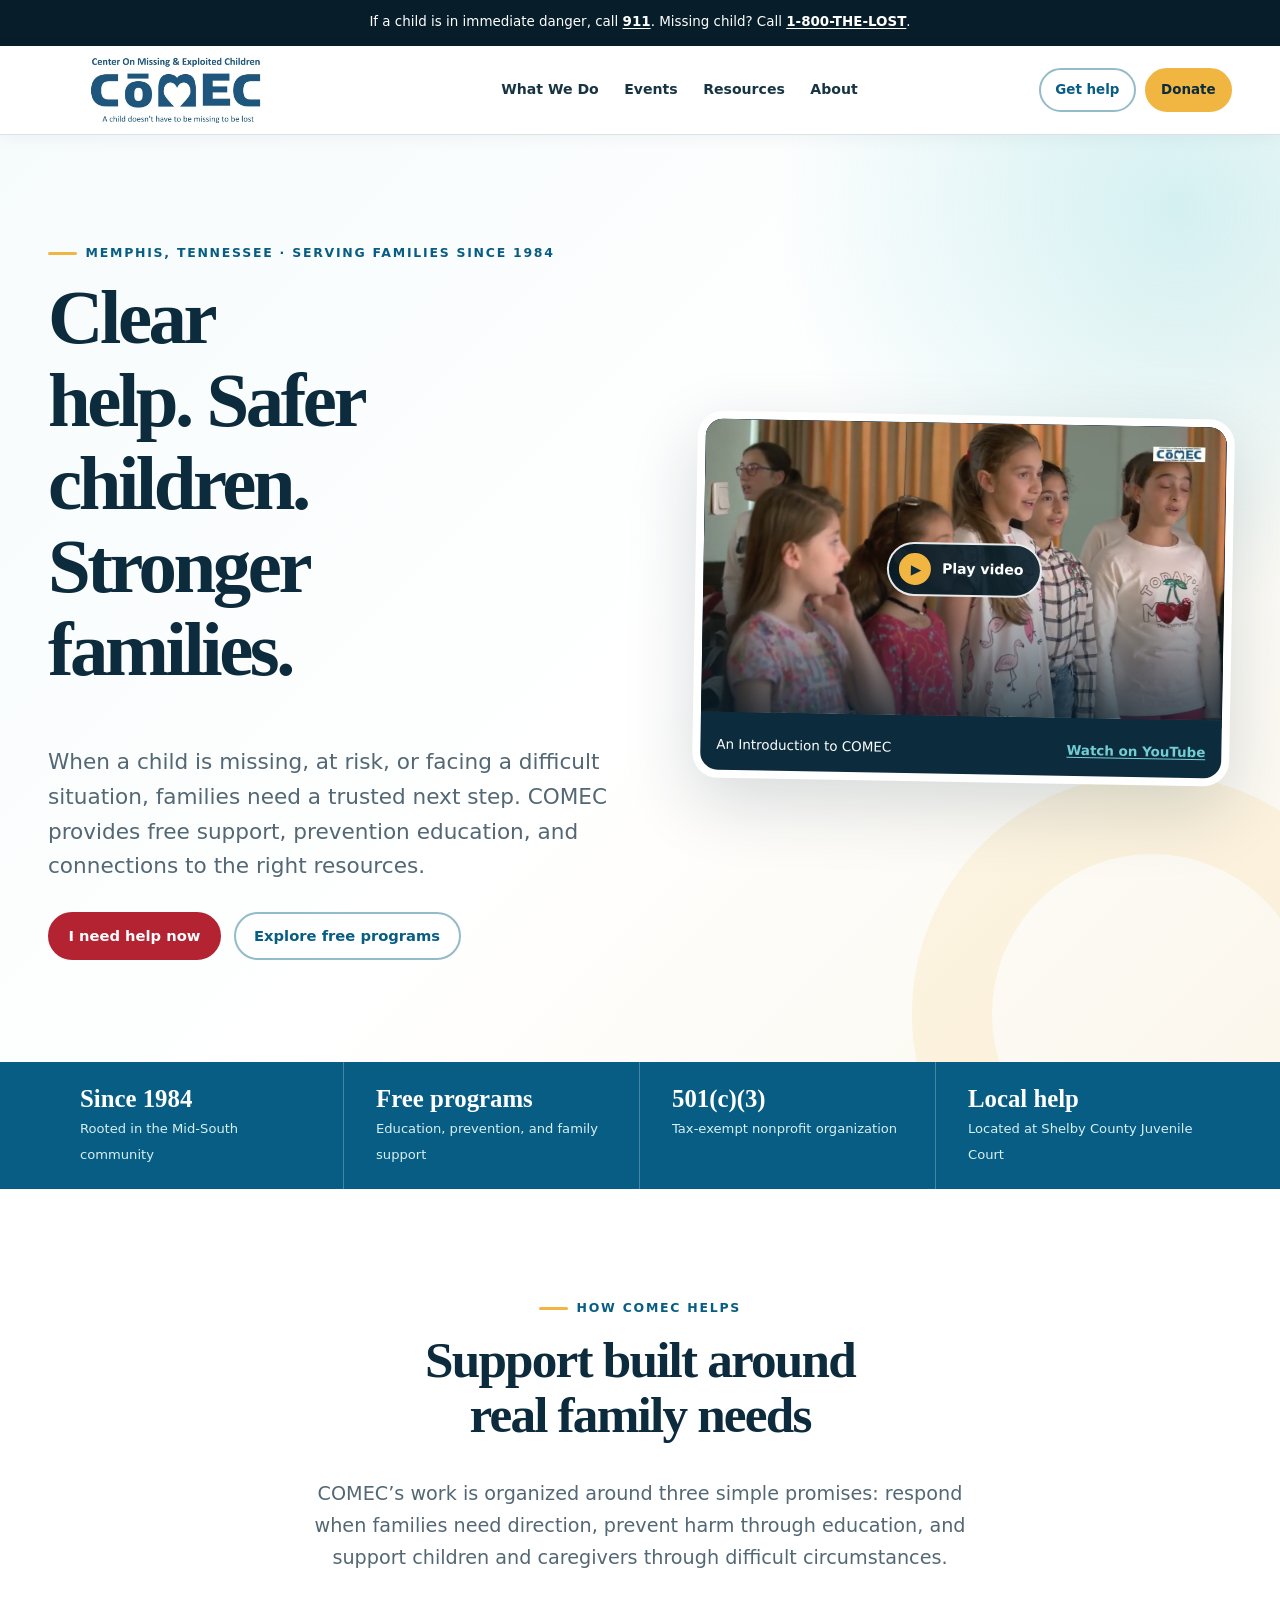
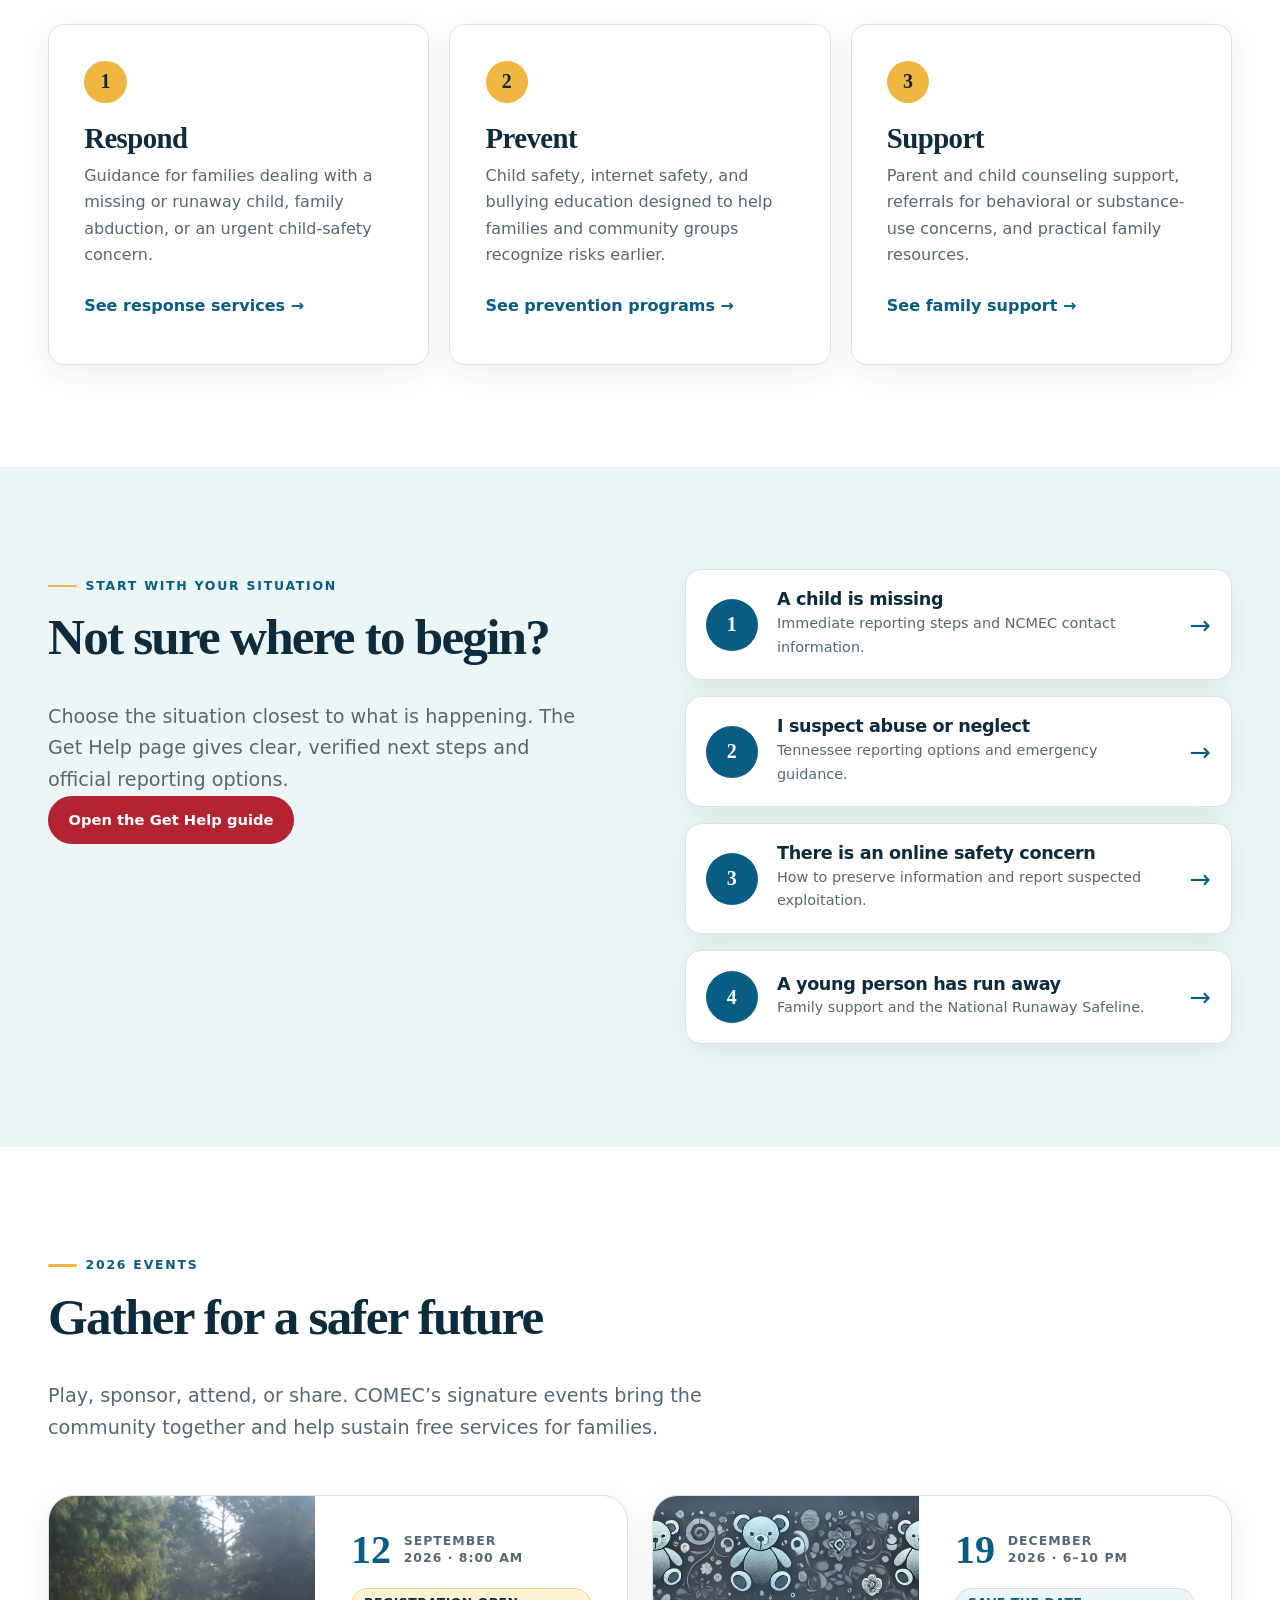
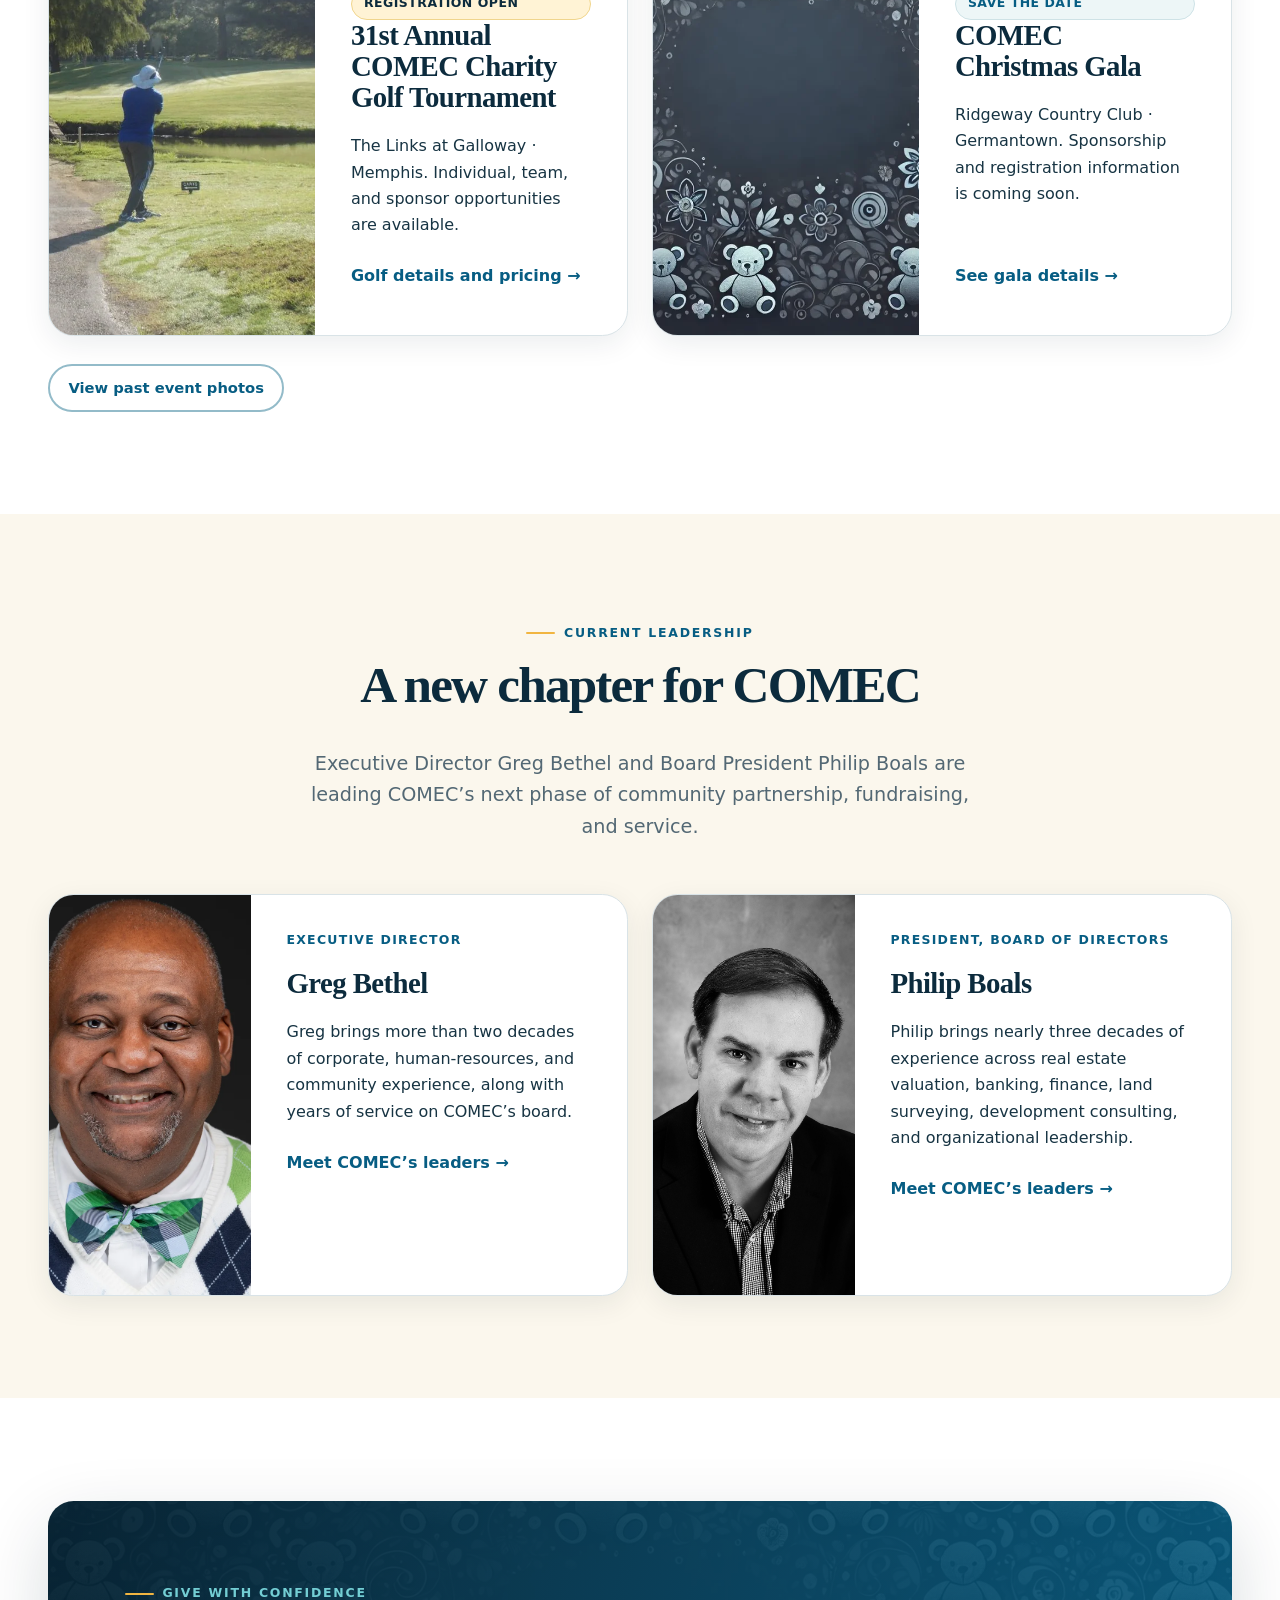
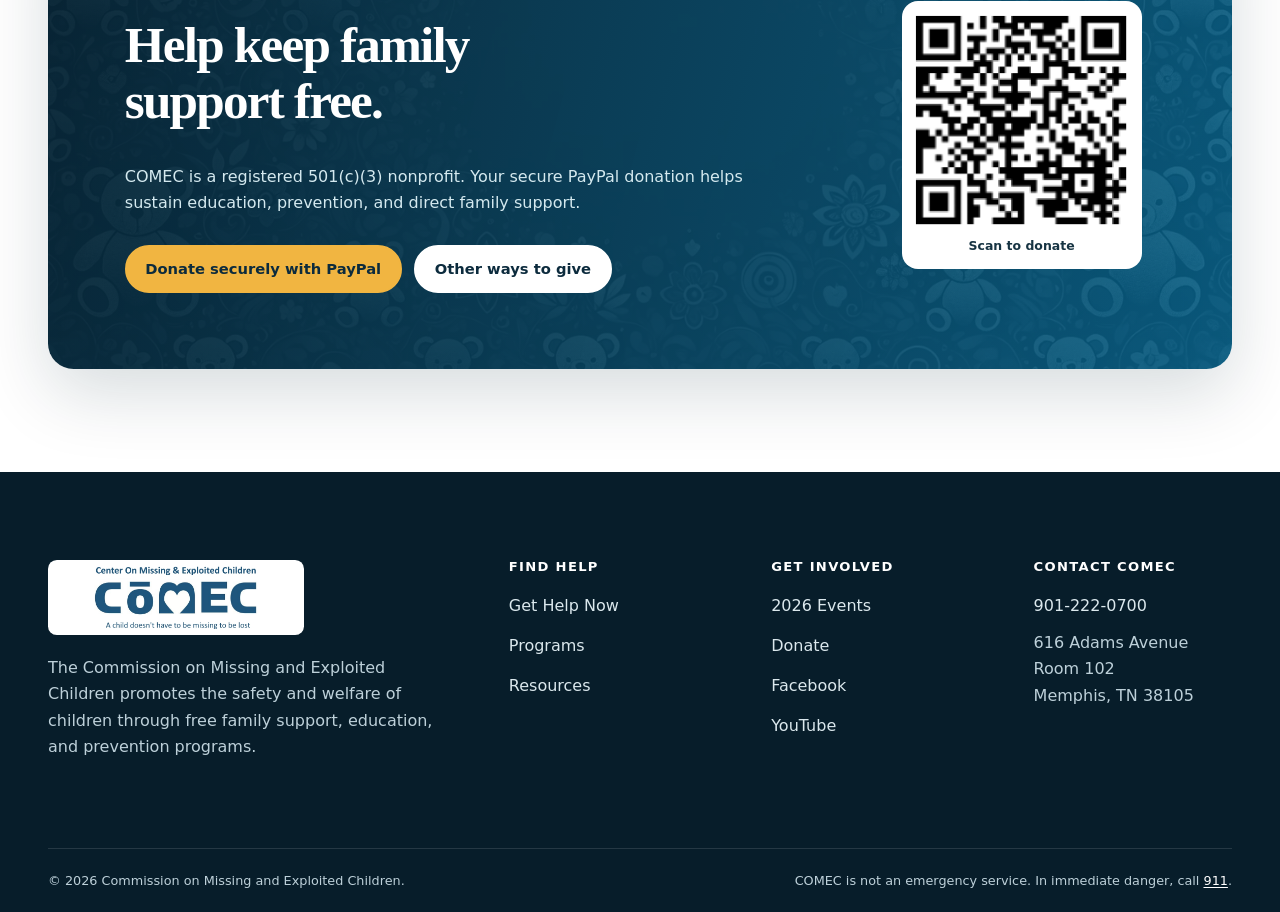
==== index.html @ d16fa0f3 "Build new COMEC website" ====
<!doctype html>
<html lang="en">
<head>
  <meta charset="utf-8">
  <meta name="viewport" content="width=device-width, initial-scale=1">
  <title>COMEC | Saving Children. Serving Families.</title>
  <meta name="description" content="COMEC helps Memphis-area families respond to missing and at-risk children through free support, prevention education, and trusted resources.">
  <link rel="canonical" href="https://www.comec.org/">
  <meta name="theme-color" content="#0c2b3d">
  <meta property="og:type" content="website">
  <meta property="og:title" content="COMEC | Saving Children. Serving Families.">
  <meta property="og:description" content="Clear next steps and free support for Memphis-area families when a child is missing, at risk, or needs help.">
  <meta property="og:url" content="https://www.comec.org/">
  <meta property="og:image" content="https://www.comec.org/assets/images/comec-mark.webp">
  <link rel="icon" type="image/png" sizes="32x32" href="assets/images/favicon-32.png">
  <link rel="apple-touch-icon" href="assets/images/apple-touch-icon.png">
  <link rel="stylesheet" href="assets/css/styles.css">
  <script type="application/ld+json">
  {
    "@context": "https://schema.org",
    "@type": "NGO",
    "name": "Commission on Missing and Exploited Children",
    "alternateName": "COMEC",
    "url": "https://www.comec.org/",
    "logo": "https://www.comec.org/assets/images/comec-mark.webp",
    "foundingDate": "1984",
    "telephone": "+1-901-222-0700",
    "address": {
      "@type": "PostalAddress",
      "streetAddress": "616 Adams Avenue, Room 102",
      "addressLocality": "Memphis",
      "addressRegion": "TN",
      "postalCode": "38105",
      "addressCountry": "US"
    },
    "sameAs": [
      "https://www.facebook.com/comecmemphis",
      "https://www.youtube.com/watch?v=IUwCqhVjnOg"
    ]
  }
  </script>
  <script type="application/ld+json">
  {
    "@context": "https://schema.org",
    "@type": "VideoObject",
    "name": "An Introduction to COMEC",
    "description": "Learn about the Commission on Missing and Exploited Children and its service to families.",
    "thumbnailUrl": "https://www.comec.org/assets/images/comec-video-poster.jpg",
    "embedUrl": "https://www.youtube-nocookie.com/embed/IUwCqhVjnOg",
    "contentUrl": "https://www.youtube.com/watch?v=IUwCqhVjnOg"
  }
  </script>
</head>
<body>
  <a class="skip-link" href="#main-content">Skip to main content</a>

  <div class="crisis-bar" role="region" aria-label="Immediate help">
    <div class="container crisis-bar__inner">
      <span>If a child is in immediate danger, call <a href="tel:911">911</a>. Missing child? Call <a href="tel:+18008435678">1-800-THE-LOST</a>.</span>
    </div>
  </div>

  <header class="site-header">
    <div class="container header-inner">
      <a class="brand" href="index.html" aria-label="COMEC home">
        <img src="assets/images/comec-logo-wide.jpg" width="960" height="250" alt="COMEC — Saving Children. Serving Families.">
      </a>
      <nav class="site-nav" id="primary-navigation" aria-label="Primary navigation" data-site-nav>
        <ul>
          <li class="nav-mobile-only"><a href="get-help.html">Get Help</a></li>
          <li><a href="programs.html">What We Do</a></li>
          <li><a href="events.html">Events</a></li>
          <li><a href="resources.html">Resources</a></li>
          <li><a href="about.html">About</a></li>
          <li class="nav-mobile-only"><a href="donate.html">Donate</a></li>
        </ul>
      </nav>
      <div class="header-actions">
        <a class="button button--outline" href="get-help.html">Get help</a>
        <a class="button button--gold" href="donate.html">Donate</a>
      </div>
      <button class="nav-toggle" type="button" aria-expanded="false" aria-controls="primary-navigation" aria-label="Open navigation" data-nav-toggle>
        <span class="nav-toggle__bars" aria-hidden="true"></span>
      </button>
    </div>
  </header>

  <main id="main-content">
    <section class="hero">
      <div class="container hero__inner">
        <div class="hero__content">
          <span class="eyebrow">Memphis, Tennessee · Serving families since 1984</span>
          <h1>Clear help. Safer children. Stronger families.</h1>
          <p class="lead">When a child is missing, at risk, or facing a difficult situation, families need a trusted next step. COMEC provides free support, prevention education, and connections to the right resources.</p>
          <div class="button-row">
            <a class="button button--danger" href="get-help.html">I need help now</a>
            <a class="button button--outline" href="programs.html">Explore free programs</a>
          </div>
        </div>

        <div class="hero__media">
          <div class="video-card">
            <div class="video-frame" data-video-id="IUwCqhVjnOg" data-video-url="https://www.youtube.com/watch?v=IUwCqhVjnOg">
              <button class="video-launch" type="button" aria-label="Play An Introduction to COMEC" data-video-launch>
                <img src="assets/images/comec-video-poster.jpg" width="1280" height="720" alt="">
                <span class="video-play"><span class="video-play__icon" aria-hidden="true">▶</span>Play video</span>
              </button>
              <noscript><a class="video-noscript" href="https://www.youtube.com/watch?v=IUwCqhVjnOg">Watch An Introduction to COMEC on YouTube</a></noscript>
            </div>
            <div class="video-caption">
              <span>An Introduction to COMEC</span>
              <a href="https://www.youtube.com/watch?v=IUwCqhVjnOg" target="_blank" rel="noopener noreferrer">Watch on YouTube</a>
            </div>
          </div>
        </div>
      </div>
    </section>

    <section class="trust-strip" aria-label="COMEC facts">
      <div class="container trust-grid">
        <div class="trust-item">
          <strong>Since 1984</strong>
          <span>Rooted in the Mid-South community</span>
        </div>
        <div class="trust-item">
          <strong>Free programs</strong>
          <span>Education, prevention, and family support</span>
        </div>
        <div class="trust-item">
          <strong>501(c)(3)</strong>
          <span>Tax-exempt nonprofit organization</span>
        </div>
        <div class="trust-item">
          <strong>Local help</strong>
          <span>Located at Shelby County Juvenile Court</span>
        </div>
      </div>
    </section>

    <section class="section" aria-labelledby="how-we-help-title">
      <div class="container">
        <div class="section-heading centered">
          <span class="eyebrow">How COMEC helps</span>
          <h2 id="how-we-help-title">Support built around real family needs</h2>
          <p>COMEC’s work is organized around three simple promises: respond when families need direction, prevent harm through education, and support children and caregivers through difficult circumstances.</p>
        </div>
        <div class="card-grid">
          <article class="card service-card">
            <span class="card__number" aria-hidden="true">1</span>
            <h3>Respond</h3>
            <p>Guidance for families dealing with a missing or runaway child, family abduction, or an urgent child-safety concern.</p>
            <a class="text-link" href="programs.html#respond">See response services</a>
          </article>
          <article class="card service-card">
            <span class="card__number" aria-hidden="true">2</span>
            <h3>Prevent</h3>
            <p>Child safety, internet safety, and bullying education designed to help families and community groups recognize risks earlier.</p>
            <a class="text-link" href="programs.html#prevent">See prevention programs</a>
          </article>
          <article class="card service-card">
            <span class="card__number" aria-hidden="true">3</span>
            <h3>Support</h3>
            <p>Parent and child counseling support, referrals for behavioral or substance-use concerns, and practical family resources.</p>
            <a class="text-link" href="programs.html#support">See family support</a>
          </article>
        </div>
      </div>
    </section>

    <section class="section section--mist" aria-labelledby="start-title">
      <div class="container split split--top">
        <div class="section-heading">
          <span class="eyebrow">Start with your situation</span>
          <h2 id="start-title">Not sure where to begin?</h2>
          <p>Choose the situation closest to what is happening. The Get Help page gives clear, verified next steps and official reporting options.</p>
          <a class="button button--danger" href="get-help.html">Open the Get Help guide</a>
        </div>
        <div class="scenario-list">
          <a class="scenario" href="get-help.html#missing-child">
            <span class="scenario__number" aria-hidden="true">1</span>
            <div><h3>A child is missing</h3><p>Immediate reporting steps and NCMEC contact information.</p></div>
            <span class="scenario__arrow" aria-hidden="true">→</span>
          </a>
          <a class="scenario" href="get-help.html#abuse-neglect">
            <span class="scenario__number" aria-hidden="true">2</span>
            <div><h3>I suspect abuse or neglect</h3><p>Tennessee reporting options and emergency guidance.</p></div>
            <span class="scenario__arrow" aria-hidden="true">→</span>
          </a>
          <a class="scenario" href="get-help.html#online-exploitation">
            <span class="scenario__number" aria-hidden="true">3</span>
            <div><h3>There is an online safety concern</h3><p>How to preserve information and report suspected exploitation.</p></div>
            <span class="scenario__arrow" aria-hidden="true">→</span>
          </a>
          <a class="scenario" href="get-help.html#runaway-youth">
            <span class="scenario__number" aria-hidden="true">4</span>
            <div><h3>A young person has run away</h3><p>Family support and the National Runaway Safeline.</p></div>
            <span class="scenario__arrow" aria-hidden="true">→</span>
          </a>
        </div>
      </div>
    </section>

    <section class="section" aria-labelledby="events-title">
      <div class="container">
        <div class="section-heading">
          <span class="eyebrow">2026 events</span>
          <h2 id="events-title">Gather for a safer future</h2>
          <p>Play, sponsor, attend, or share. COMEC’s signature events bring the community together and help sustain free services for families.</p>
        </div>
        <div class="event-grid">
          <article class="event-card">
            <img class="event-card__image" src="assets/images/golf-tournament.webp" width="1000" height="750" loading="lazy" alt="Golfer participating in a COMEC charity golf tournament">
            <div class="event-card__content">
              <div class="event-date">
                <span class="event-date__day">12</span>
                <span class="event-date__meta">September<br>2026 · 8:00 AM</span>
              </div>
              <span class="tag tag--gold">Registration open</span>
              <h3>31st Annual COMEC Charity Golf Tournament</h3>
              <p>The Links at Galloway · Memphis. Individual, team, and sponsor opportunities are available.</p>
              <a class="text-link" href="events.html#golf">Golf details and pricing</a>
            </div>
          </article>
          <article class="event-card">
            <img class="event-card__image event-card__image--pattern" src="assets/images/comec-pattern.webp" width="1400" height="800" loading="lazy" alt="Decorative COMEC gala pattern">
            <div class="event-card__content">
              <div class="event-date">
                <span class="event-date__day">19</span>
                <span class="event-date__meta">December<br>2026 · 6–10 PM</span>
              </div>
              <span class="tag">Save the date</span>
              <h3>COMEC Christmas Gala</h3>
              <p>Ridgeway Country Club · Germantown. Sponsorship and registration information is coming soon.</p>
              <a class="text-link" href="events.html#gala">See gala details</a>
            </div>
          </article>
        </div>
        <div class="button-row"><a class="button button--outline" href="events.html#past-events">View past event photos</a></div>
      </div>
    </section>

    <section class="section section--cream" aria-labelledby="leadership-title">
      <div class="container">
        <div class="section-heading centered">
          <span class="eyebrow">Current leadership</span>
          <h2 id="leadership-title">A new chapter for COMEC</h2>
          <p>Executive Director Greg Bethel and Board President Philip Boals are leading COMEC’s next phase of community partnership, fundraising, and service.</p>
        </div>
        <div class="profile-grid">
          <article class="profile-card profile-card--greg">
            <img src="assets/images/greg-bethel.webp" width="1600" height="1067" loading="lazy" alt="Greg Bethel, Executive Director of COMEC">
            <div class="profile-card__content">
              <span class="profile-card__role">Executive Director</span>
              <h3>Greg Bethel</h3>
              <p>Greg brings more than two decades of corporate, human-resources, and community experience, along with years of service on COMEC’s board.</p>
              <a class="text-link" href="about.html#leadership">Meet COMEC’s leaders</a>
            </div>
          </article>
          <article class="profile-card profile-card--philip">
            <img src="assets/images/philip-boals.webp" width="2000" height="2800" loading="lazy" alt="Philip Boals, President of the COMEC Board of Directors">
            <div class="profile-card__content">
              <span class="profile-card__role">President, Board of Directors</span>
              <h3>Philip Boals</h3>
              <p>Philip brings nearly three decades of experience across real estate valuation, banking, finance, land surveying, development consulting, and organizational leadership.</p>
              <a class="text-link" href="about.html#leadership">Meet COMEC’s leaders</a>
            </div>
          </article>
        </div>
      </div>
    </section>

    <section class="section" aria-labelledby="give-title">
      <div class="container">
        <div class="donation-panel">
          <div class="donation-panel__inner">
            <div>
              <span class="eyebrow eyebrow--light">Give with confidence</span>
              <h2 id="give-title">Help keep family support free.</h2>
              <p>COMEC is a registered 501(c)(3) nonprofit. Your secure PayPal donation helps sustain education, prevention, and direct family support.</p>
              <div class="button-row">
                <a class="button button--gold" href="https://www.paypal.com/donate/?hosted_button_id=W2UWSR3RPZLNS&amp;source=qr" target="_blank" rel="noopener noreferrer">Donate securely with PayPal</a>
                <a class="button button--light" href="donate.html">Other ways to give</a>
              </div>
            </div>
            <div class="qr-card">
              <img src="assets/images/paypal-donation-qr.png" width="228" height="227" loading="lazy" alt="QR code for COMEC's secure PayPal donation page">
              <span>Scan to donate</span>
            </div>
          </div>
        </div>
      </div>
    </section>
  </main>

  <footer class="site-footer">
    <div class="container footer-main">
      <div class="footer-brand">
        <img src="assets/images/comec-logo-wide.jpg" width="960" height="250" loading="lazy" alt="COMEC">
        <p>The Commission on Missing and Exploited Children promotes the safety and welfare of children through free family support, education, and prevention programs.</p>
      </div>
      <div>
        <h2>Find help</h2>
        <ul class="footer-links">
          <li><a href="get-help.html">Get Help Now</a></li>
          <li><a href="programs.html">Programs</a></li>
          <li><a href="resources.html">Resources</a></li>
        </ul>
      </div>
      <div>
        <h2>Get involved</h2>
        <ul class="footer-links">
          <li><a href="events.html">2026 Events</a></li>
          <li><a href="donate.html">Donate</a></li>
          <li><a href="https://www.facebook.com/comecmemphis" target="_blank" rel="noopener noreferrer">Facebook</a></li>
          <li><a href="https://www.youtube.com/watch?v=IUwCqhVjnOg" target="_blank" rel="noopener noreferrer">YouTube</a></li>
        </ul>
      </div>
      <div>
        <h2>Contact COMEC</h2>
        <ul class="footer-links">
          <li><a href="tel:+19012220700">901-222-0700</a></li>
          <li>616 Adams Avenue<br>Room 102<br>Memphis, TN 38105</li>
        </ul>
      </div>
    </div>
    <div class="container footer-bottom">
      <p>© <span data-current-year>2026</span> Commission on Missing and Exploited Children.</p>
      <p>COMEC is not an emergency service. In immediate danger, call <a href="tel:911">911</a>.</p>
    </div>
  </footer>

  <script src="assets/js/main.js" defer></script>
</body>
</html>
---- assets/css/styles.css ----
:root {
  --navy: #0c2b3d;
  --navy-deep: #071d2a;
  --blue: #075d83;
  --blue-bright: #0b729d;
  --teal: #168c91;
  --aqua: #73ced4;
  --gold: #f1b541;
  --red: #b42332;
  --red-deep: #8f1825;
  --ink: #173443;
  --muted: #536874;
  --line: #d9e3e7;
  --mist: #edf6f7;
  --cream: #fbf7ed;
  --white: #ffffff;
  --shadow-sm: 0 8px 28px rgba(7, 35, 51, 0.08);
  --shadow-lg: 0 24px 70px rgba(7, 35, 51, 0.16);
  --radius-sm: 0.55rem;
  --radius: 1rem;
  --radius-lg: 1.6rem;
  --container: 74rem;
  --font-sans: Inter, ui-sans-serif, system-ui, -apple-system, BlinkMacSystemFont, "Segoe UI", sans-serif;
  --font-display: Georgia, "Times New Roman", serif;
}

*,
*::before,
*::after {
  box-sizing: border-box;
}

html {
  scroll-behavior: smooth;
  scroll-padding-top: 7rem;
}

body {
  margin: 0;
  overflow-x: clip;
  color: var(--ink);
  background: var(--white);
  font-family: var(--font-sans);
  font-size: 1rem;
  line-height: 1.65;
  -webkit-font-smoothing: antialiased;
}

body.nav-open {
  overflow: hidden;
}

img,
svg,
video,
iframe {
  display: block;
  max-width: 100%;
}

img {
  height: auto;
}

a {
  color: var(--blue);
  text-underline-offset: 0.18em;
  text-decoration-thickness: 0.08em;
}

a:hover {
  color: var(--navy);
}

button,
input,
select,
textarea {
  font: inherit;
}

button,
a {
  -webkit-tap-highlight-color: transparent;
}

:focus-visible {
  outline: 3px solid var(--gold);
  outline-offset: 3px;
}

::selection {
  color: var(--white);
  background: var(--blue);
}

h1,
h2,
h3,
h4 {
  margin: 0 0 0.7em;
  color: var(--navy);
  font-family: var(--font-display);
  font-weight: 700;
  line-height: 1.08;
  text-wrap: balance;
}

h1 {
  font-size: clamp(2.65rem, 6vw, 5.4rem);
  letter-spacing: -0.045em;
}

h2 {
  font-size: clamp(2rem, 4vw, 3.65rem);
  letter-spacing: -0.035em;
}

h3 {
  font-size: clamp(1.35rem, 2.25vw, 1.8rem);
  letter-spacing: -0.02em;
}

h4 {
  font-family: var(--font-sans);
  font-size: 1rem;
  letter-spacing: 0.01em;
}

p,
ul,
ol,
blockquote {
  margin-top: 0;
}

p:last-child,
ul:last-child,
ol:last-child {
  margin-bottom: 0;
}

ul,
ol {
  padding-left: 1.25rem;
}

li + li {
  margin-top: 0.45rem;
}

.skip-link {
  position: fixed;
  z-index: 1000;
  top: 0.5rem;
  left: 0.5rem;
  padding: 0.75rem 1rem;
  color: var(--navy);
  background: var(--gold);
  border-radius: var(--radius-sm);
  font-weight: 800;
  transform: translateY(-150%);
}

.skip-link:focus {
  color: var(--navy);
  transform: translateY(0);
}

.container {
  width: min(calc(100% - 2.5rem), var(--container));
  margin-inline: auto;
}

.narrow {
  width: min(100%, 48rem);
}

.centered {
  margin-inline: auto;
  text-align: center;
}

.section {
  padding-block: clamp(4.5rem, 8vw, 7.5rem);
}

.section--compact {
  padding-block: clamp(3rem, 5vw, 4.5rem);
}

.section--mist {
  background: var(--mist);
}

.section--cream {
  background: var(--cream);
}

.section--navy {
  color: #dcebf0;
  background: var(--navy);
}

.section--navy h2,
.section--navy h3,
.section--navy h4 {
  color: var(--white);
}

.section-heading {
  max-width: 48rem;
  margin-bottom: clamp(2.25rem, 4vw, 3.5rem);
}

.section-heading.centered {
  margin-inline: auto;
}

.section-heading p {
  max-width: 43rem;
  margin-bottom: 0;
  color: var(--muted);
  font-size: clamp(1.05rem, 1.5vw, 1.2rem);
}

.section-heading.centered p {
  margin-inline: auto;
}

.section--navy .section-heading p {
  color: #bdd1d9;
}

.eyebrow {
  display: inline-flex;
  align-items: center;
  flex-wrap: wrap;
  gap: 0.55rem;
  margin-bottom: 1rem;
  color: var(--blue);
  font-size: 0.78rem;
  font-weight: 850;
  letter-spacing: 0.14em;
  line-height: 1.2;
  text-transform: uppercase;
  overflow-wrap: anywhere;
}

.hero__content,
.hero__media,
.page-hero__content,
.split > *,
.event-detail > *,
.program-band > *,
.giving-grid > *,
.profile-card > *,
.event-card > *,
.section-heading,
.brand {
  min-width: 0;
}

.eyebrow::before {
  width: 1.8rem;
  height: 0.18rem;
  background: var(--gold);
  border-radius: 999px;
  content: "";
}

.eyebrow--light {
  color: var(--aqua);
}

.lead {
  color: var(--muted);
  font-size: clamp(1.12rem, 1.8vw, 1.35rem);
  line-height: 1.6;
}

.small {
  font-size: 0.88rem;
}

.muted {
  color: var(--muted);
}

.text-ink {
  color: var(--ink);
}

.lead--light {
  color: #c6dae2;
}

.mt-1 {
  margin-top: 1rem;
}

.mt-1-5 {
  margin-top: 1.5rem;
}

.mt-2-5 {
  margin-top: 2.5rem;
}

.button-row--center {
  justify-content: center;
}

.address {
  font-style: normal;
}

.error-page {
  display: grid;
  min-height: 70vh;
  align-items: center;
}

.kicker {
  color: var(--blue);
  font-weight: 800;
}

.tag {
  display: inline-flex;
  align-items: center;
  min-height: 2rem;
  padding: 0.3rem 0.75rem;
  color: var(--blue);
  background: var(--mist);
  border: 1px solid #cee2e6;
  border-radius: 999px;
  font-size: 0.78rem;
  font-weight: 800;
  letter-spacing: 0.04em;
  line-height: 1.2;
  text-transform: uppercase;
}

.tag--gold {
  color: var(--navy);
  background: #fff3d5;
  border-color: #f0d58d;
}

.button-row {
  display: flex;
  flex-wrap: wrap;
  gap: 0.8rem;
  margin-top: 1.75rem;
}

.button {
  display: inline-flex;
  align-items: center;
  justify-content: center;
  gap: 0.55rem;
  min-height: 3rem;
  padding: 0.72rem 1.15rem;
  color: var(--white);
  background: var(--blue);
  border: 2px solid var(--blue);
  border-radius: 999px;
  font-size: 0.92rem;
  font-weight: 800;
  line-height: 1.2;
  text-align: center;
  text-decoration: none;
  transition: transform 160ms ease, background 160ms ease, border-color 160ms ease, box-shadow 160ms ease;
}

.button:hover {
  color: var(--white);
  background: var(--navy);
  border-color: var(--navy);
  box-shadow: 0 10px 25px rgba(7, 35, 51, 0.15);
  transform: translateY(-2px);
}

.button--danger {
  background: var(--red);
  border-color: var(--red);
}

.button--danger:hover {
  background: var(--red-deep);
  border-color: var(--red-deep);
}

.button--gold {
  color: var(--navy);
  background: var(--gold);
  border-color: var(--gold);
}

.button--gold:hover {
  color: var(--white);
}

.button--outline {
  color: var(--blue);
  background: transparent;
  border-color: #93bbc9;
}

.button--outline:hover {
  color: var(--white);
}

.button--light {
  color: var(--navy);
  background: var(--white);
  border-color: var(--white);
}

.button--light:hover {
  color: var(--white);
  background: transparent;
  border-color: var(--white);
}

.text-link {
  display: inline-flex;
  align-items: center;
  gap: 0.35rem;
  min-height: 2.75rem;
  color: var(--blue);
  font-weight: 800;
  text-decoration: none;
}

.text-link::after {
  content: "\2192";
  transition: transform 160ms ease;
}

.text-link:hover::after {
  transform: translateX(0.2rem);
}

.crisis-bar {
  color: var(--white);
  background: var(--navy-deep);
  font-size: 0.84rem;
  line-height: 1.4;
}

.crisis-bar__inner {
  display: flex;
  align-items: center;
  justify-content: center;
  min-height: 2.85rem;
  padding-block: 0.45rem;
  text-align: center;
  overflow-wrap: anywhere;
}

.crisis-bar a {
  color: var(--white);
  font-weight: 850;
}

.site-header {
  position: sticky;
  z-index: 100;
  top: 0;
  background: rgba(255, 255, 255, 0.98);
  border-bottom: 1px solid var(--line);
  box-shadow: 0 2px 18px rgba(7, 35, 51, 0.05);
}

.header-inner {
  display: grid;
  grid-template-columns: minmax(12rem, 17rem) 1fr auto;
  align-items: center;
  gap: 1.25rem;
  min-height: 5.5rem;
}

.brand {
  display: inline-flex;
  align-items: center;
}

.brand img {
  width: min(100%, 16rem);
}

.site-nav {
  justify-self: center;
}

.site-nav ul {
  display: flex;
  align-items: center;
  gap: 0.15rem;
  margin: 0;
  padding: 0;
  list-style: none;
}

.site-nav li + li {
  margin-top: 0;
}

.site-nav a {
  display: inline-flex;
  align-items: center;
  min-height: 2.9rem;
  padding: 0.6rem 0.72rem;
  color: var(--ink);
  border-radius: var(--radius-sm);
  font-size: 0.88rem;
  font-weight: 750;
  text-decoration: none;
}

.site-nav a:hover {
  color: var(--blue);
  background: var(--mist);
}

.site-nav a[aria-current="page"] {
  color: var(--blue);
  box-shadow: inset 0 -3px 0 var(--gold);
}

.nav-mobile-only {
  display: none;
}

.header-actions {
  display: flex;
  align-items: center;
  gap: 0.55rem;
}

.header-actions .button {
  min-height: 2.75rem;
  padding-inline: 0.9rem;
  font-size: 0.84rem;
}

.nav-toggle {
  display: none;
  align-items: center;
  justify-content: center;
  width: 3rem;
  height: 3rem;
  padding: 0;
  color: var(--navy);
  background: var(--white);
  border: 1px solid var(--line);
  border-radius: 50%;
  cursor: pointer;
}

.nav-toggle__bars,
.nav-toggle__bars::before,
.nav-toggle__bars::after {
  display: block;
  width: 1.25rem;
  height: 2px;
  background: currentColor;
  border-radius: 99px;
  content: "";
  transition: transform 160ms ease, opacity 160ms ease;
}

.nav-toggle__bars {
  position: relative;
}

.nav-toggle__bars::before {
  position: absolute;
  top: -0.4rem;
}

.nav-toggle__bars::after {
  position: absolute;
  top: 0.4rem;
}

.nav-toggle[aria-expanded="true"] .nav-toggle__bars {
  background: transparent;
}

.nav-toggle[aria-expanded="true"] .nav-toggle__bars::before {
  top: 0;
  transform: rotate(45deg);
}

.nav-toggle[aria-expanded="true"] .nav-toggle__bars::after {
  top: 0;
  transform: rotate(-45deg);
}

.hero {
  position: relative;
  overflow: hidden;
  background:
    radial-gradient(circle at 92% 8%, rgba(115, 206, 212, 0.3), transparent 25rem),
    linear-gradient(135deg, #f6fbfc 0%, #ffffff 55%, #fbf7ed 100%);
}

.hero::before {
  position: absolute;
  inset: auto -7rem -12rem auto;
  width: 30rem;
  height: 30rem;
  background: transparent;
  border: 5rem solid rgba(241, 181, 65, 0.12);
  border-radius: 50%;
  content: "";
}

.hero__inner {
  position: relative;
  display: grid;
  grid-template-columns: minmax(0, 1.03fr) minmax(25rem, 0.97fr);
  align-items: center;
  gap: clamp(2.5rem, 6vw, 6rem);
  min-height: 42rem;
  padding-block: clamp(4rem, 8vw, 7rem);
}

.hero__content {
  max-width: 43rem;
}

.hero__content h1 {
  max-width: 11ch;
}

.hero__content .lead {
  max-width: 39rem;
}

.hero__media {
  position: relative;
}

.video-card {
  overflow: hidden;
  background: var(--navy);
  border: 0.55rem solid var(--white);
  border-radius: var(--radius-lg);
  box-shadow: var(--shadow-lg);
  transform: rotate(1deg);
}

.video-frame {
  position: relative;
  width: 100%;
  aspect-ratio: 16 / 9;
  background: var(--navy);
}

.video-frame iframe {
  width: 100%;
  height: 100%;
  border: 0;
}

.video-launch {
  position: relative;
  width: 100%;
  height: 100%;
  padding: 0;
  overflow: hidden;
  color: var(--white);
  background: var(--navy);
  border: 0;
  cursor: pointer;
}

.video-launch::after {
  position: absolute;
  inset: 0;
  background: linear-gradient(180deg, transparent 50%, rgba(7, 29, 42, 0.76));
  content: "";
}

.video-launch img {
  width: 100%;
  height: 100%;
  object-fit: cover;
  transition: transform 220ms ease;
}

.video-launch:hover img {
  transform: scale(1.02);
}

.video-play {
  position: absolute;
  z-index: 1;
  top: 50%;
  left: 50%;
  display: inline-flex;
  align-items: center;
  gap: 0.7rem;
  min-height: 3.4rem;
  padding: 0.55rem 1rem 0.55rem 0.65rem;
  color: var(--white);
  background: rgba(7, 29, 42, 0.9);
  border: 2px solid rgba(255, 255, 255, 0.9);
  border-radius: 999px;
  font-size: 0.88rem;
  font-weight: 850;
  transform: translate(-50%, -50%);
  white-space: nowrap;
}

.video-play__icon {
  display: inline-flex;
  align-items: center;
  justify-content: center;
  width: 2rem;
  height: 2rem;
  padding-left: 0.15rem;
  color: var(--navy);
  background: var(--gold);
  border-radius: 50%;
  font-size: 0.85rem;
}

.video-noscript {
  position: absolute;
  inset: 0;
  display: grid;
  place-items: center;
  color: var(--white);
  background: var(--navy);
  font-weight: 800;
}

.video-caption {
  display: flex;
  align-items: center;
  justify-content: space-between;
  gap: 1rem;
  padding: 0.85rem 1rem;
  color: var(--white);
  font-size: 0.84rem;
}

.video-caption a {
  color: var(--aqua);
  font-weight: 750;
}

.trust-strip {
  position: relative;
  z-index: 2;
  color: var(--white);
  background: var(--blue);
}

.trust-grid {
  display: grid;
  grid-template-columns: repeat(4, 1fr);
}

.trust-item {
  padding: 1.35rem clamp(1rem, 2.5vw, 2rem);
  border-right: 1px solid rgba(255, 255, 255, 0.25);
}

.trust-item:last-child {
  border-right: 0;
}

.trust-item strong {
  display: block;
  margin-bottom: 0.1rem;
  color: var(--white);
  font-family: var(--font-display);
  font-size: clamp(1.2rem, 2vw, 1.55rem);
  line-height: 1.2;
}

.trust-item span {
  color: #d6f0f3;
  font-size: 0.82rem;
}

.card-grid {
  display: grid;
  grid-template-columns: repeat(3, minmax(0, 1fr));
  gap: 1.25rem;
}

.card-grid--2 {
  grid-template-columns: repeat(2, minmax(0, 1fr));
}

.card-grid--4 {
  grid-template-columns: repeat(4, minmax(0, 1fr));
}

.card {
  padding: clamp(1.5rem, 3vw, 2.2rem);
  background: var(--white);
  border: 1px solid var(--line);
  border-radius: var(--radius);
  box-shadow: var(--shadow-sm);
}

.card h3 {
  margin-bottom: 0.55rem;
}

.card p {
  color: var(--muted);
}

.card__number {
  display: inline-flex;
  align-items: center;
  justify-content: center;
  width: 2.65rem;
  height: 2.65rem;
  margin-bottom: 1.25rem;
  color: var(--navy);
  background: var(--gold);
  border-radius: 50%;
  font-family: var(--font-display);
  font-size: 1.25rem;
  font-weight: 800;
}

.card__rule {
  width: 3rem;
  height: 0.28rem;
  margin-bottom: 1.25rem;
  background: var(--aqua);
  border-radius: 99px;
}

.service-card {
  display: flex;
  flex-direction: column;
  min-height: 100%;
}

.service-card .text-link {
  margin-top: auto;
}

.event-grid {
  display: grid;
  grid-template-columns: repeat(2, minmax(0, 1fr));
  gap: 1.5rem;
}

.event-card {
  display: grid;
  grid-template-columns: minmax(0, 0.92fr) minmax(0, 1.08fr);
  overflow: hidden;
  background: var(--white);
  border: 1px solid var(--line);
  border-radius: var(--radius-lg);
  box-shadow: var(--shadow-sm);
}

.event-card__image {
  width: 100%;
  height: 100%;
  min-height: 22rem;
  object-fit: cover;
}

.event-card__image--pattern {
  object-position: center;
}

.event-card__content {
  display: flex;
  flex-direction: column;
  padding: clamp(1.5rem, 3vw, 2.25rem);
}

.event-date {
  display: grid;
  grid-template-columns: auto 1fr;
  align-items: center;
  gap: 0.8rem;
  margin-bottom: 1.25rem;
}

.event-date__day {
  color: var(--blue);
  font-family: var(--font-display);
  font-size: 2.5rem;
  font-weight: 800;
  line-height: 0.9;
}

.event-date__meta {
  color: var(--muted);
  font-size: 0.78rem;
  font-weight: 800;
  letter-spacing: 0.08em;
  line-height: 1.35;
  text-transform: uppercase;
}

.event-card__content .text-link,
.event-card__content .button {
  margin-top: auto;
}

.split {
  display: grid;
  grid-template-columns: repeat(2, minmax(0, 1fr));
  align-items: center;
  gap: clamp(2.5rem, 7vw, 6.5rem);
}

.split--top {
  align-items: start;
}

.split__media {
  position: relative;
}

.split__media img {
  width: 100%;
  max-height: 38rem;
  object-fit: cover;
  border-radius: var(--radius-lg);
  box-shadow: var(--shadow-lg);
}

.split__media::after {
  position: absolute;
  z-index: -1;
  right: -1.25rem;
  bottom: -1.25rem;
  width: 52%;
  height: 48%;
  background: var(--gold);
  border-radius: var(--radius-lg);
  content: "";
}

.check-list {
  padding: 0;
  list-style: none;
}

.check-list li {
  position: relative;
  padding-left: 2rem;
}

.check-list li::before {
  position: absolute;
  top: 0.1rem;
  left: 0;
  display: inline-flex;
  align-items: center;
  justify-content: center;
  width: 1.35rem;
  height: 1.35rem;
  color: var(--navy);
  background: var(--gold);
  border-radius: 50%;
  content: "\2713";
  font-size: 0.76rem;
  font-weight: 900;
}

.profile-grid {
  display: grid;
  grid-template-columns: repeat(2, minmax(0, 1fr));
  gap: 1.5rem;
}

.profile-card {
  display: grid;
  grid-template-columns: minmax(11rem, 0.7fr) minmax(0, 1.3fr);
  overflow: hidden;
  background: var(--white);
  border: 1px solid var(--line);
  border-radius: var(--radius-lg);
  box-shadow: var(--shadow-sm);
}

.profile-card img {
  width: 100%;
  height: 100%;
  min-height: 25rem;
  object-fit: cover;
}

.profile-card--greg img {
  object-position: 68% center;
}

.profile-card--philip img {
  object-position: 52% 28%;
}

.profile-card__content {
  padding: clamp(1.5rem, 3vw, 2.2rem);
}

.profile-card__role {
  display: block;
  margin-bottom: 1.1rem;
  color: var(--blue);
  font-size: 0.78rem;
  font-weight: 850;
  letter-spacing: 0.1em;
  text-transform: uppercase;
}

.donation-panel {
  position: relative;
  overflow: hidden;
  padding: clamp(2rem, 6vw, 5rem);
  color: var(--white);
  background:
    linear-gradient(105deg, rgba(7, 35, 51, 0.96), rgba(7, 93, 131, 0.9)),
    url("../images/comec-pattern.webp") center / cover;
  border-radius: var(--radius-lg);
  box-shadow: var(--shadow-lg);
}

.donation-panel__inner {
  display: grid;
  grid-template-columns: minmax(0, 1fr) auto;
  align-items: center;
  gap: clamp(2rem, 5vw, 4rem);
}

.donation-panel h2 {
  max-width: 15ch;
  color: var(--white);
}

.donation-panel p {
  max-width: 39rem;
  color: #d4e9ef;
}

.qr-card {
  width: min(100%, 15rem);
  padding: 0.8rem;
  color: var(--ink);
  background: var(--white);
  border-radius: var(--radius);
  text-align: center;
}

.qr-card img {
  width: 100%;
  aspect-ratio: 1;
  object-fit: contain;
}

.qr-card span {
  display: block;
  margin-top: 0.5rem;
  font-size: 0.78rem;
  font-weight: 800;
}

.page-hero {
  position: relative;
  overflow: hidden;
  padding-block: clamp(4.5rem, 9vw, 8rem);
  background:
    radial-gradient(circle at 85% 20%, rgba(115, 206, 212, 0.32), transparent 23rem),
    linear-gradient(135deg, #eff8fa, #ffffff 63%);
}

.page-hero::after {
  position: absolute;
  right: -5rem;
  bottom: -8rem;
  width: 22rem;
  height: 22rem;
  border: 3.5rem solid rgba(241, 181, 65, 0.15);
  border-radius: 50%;
  content: "";
}

.page-hero__content {
  position: relative;
  z-index: 1;
  max-width: 49rem;
}

.page-hero h1 {
  font-size: clamp(2.7rem, 6vw, 5.2rem);
}

.page-hero .lead {
  max-width: 43rem;
  margin-bottom: 0;
}

.emergency-panel {
  color: var(--white);
  background: var(--red);
}

.emergency-panel__inner {
  display: grid;
  grid-template-columns: minmax(0, 1fr) auto;
  align-items: center;
  gap: 2rem;
  padding-block: 2rem;
}

.emergency-panel h2 {
  margin-bottom: 0.25rem;
  color: var(--white);
  font-family: var(--font-sans);
  font-size: clamp(1.35rem, 3vw, 2rem);
  letter-spacing: -0.02em;
}

.emergency-panel p {
  margin-bottom: 0;
  color: #ffe7e9;
}

.emergency-panel__actions {
  display: flex;
  flex-wrap: wrap;
  gap: 0.7rem;
}

.emergency-panel .button {
  color: var(--red-deep);
  background: var(--white);
  border-color: var(--white);
}

.emergency-panel .button:hover {
  color: var(--white);
  background: var(--red-deep);
  border-color: var(--white);
}

.scenario-list {
  display: grid;
  gap: 1rem;
}

.scenario {
  display: grid;
  grid-template-columns: 3.25rem minmax(0, 1fr) auto;
  align-items: center;
  gap: 1.2rem;
  padding: 1.25rem;
  color: inherit;
  background: var(--white);
  border: 1px solid var(--line);
  border-radius: var(--radius);
  text-decoration: none;
  box-shadow: var(--shadow-sm);
}

.scenario:hover {
  color: inherit;
  border-color: #8bb9c8;
  box-shadow: 0 14px 36px rgba(7, 35, 51, 0.12);
}

.scenario__number {
  display: inline-flex;
  align-items: center;
  justify-content: center;
  width: 3.25rem;
  height: 3.25rem;
  color: var(--white);
  background: var(--blue);
  border-radius: 50%;
  font-family: var(--font-display);
  font-size: 1.25rem;
  font-weight: 800;
}

.scenario h3 {
  margin-bottom: 0.15rem;
  font-family: var(--font-sans);
  font-size: 1.1rem;
}

.scenario p {
  margin-bottom: 0;
  color: var(--muted);
  font-size: 0.9rem;
}

.scenario__arrow {
  color: var(--blue);
  font-size: 1.6rem;
}

.help-section {
  scroll-margin-top: 7rem;
  padding: clamp(1.75rem, 4vw, 3rem);
  background: var(--white);
  border: 1px solid var(--line);
  border-radius: var(--radius-lg);
  box-shadow: var(--shadow-sm);
}

.help-section + .help-section {
  margin-top: 1.25rem;
}

.help-section__top {
  display: flex;
  align-items: flex-start;
  justify-content: space-between;
  gap: 1.5rem;
  margin-bottom: 1rem;
}

.help-section__top h2 {
  font-size: clamp(1.75rem, 3vw, 2.45rem);
}

.help-section__top .tag {
  flex: 0 0 auto;
}

.steps {
  counter-reset: help-steps;
  padding: 0;
  list-style: none;
}

.steps li {
  position: relative;
  min-height: 2.25rem;
  padding-left: 3.1rem;
  counter-increment: help-steps;
}

.steps li::before {
  position: absolute;
  top: -0.15rem;
  left: 0;
  display: inline-flex;
  align-items: center;
  justify-content: center;
  width: 2.25rem;
  height: 2.25rem;
  color: var(--white);
  background: var(--blue);
  border-radius: 50%;
  content: counter(help-steps);
  font-weight: 850;
}

.resource-grid {
  display: grid;
  grid-template-columns: repeat(3, minmax(0, 1fr));
  gap: 1rem;
}

.resource-card {
  display: flex;
  flex-direction: column;
  padding: 1.5rem;
  background: var(--white);
  border: 1px solid var(--line);
  border-radius: var(--radius);
}

.resource-card h2,
.resource-card h3 {
  font-family: var(--font-sans);
  font-size: 1.12rem;
  line-height: 1.3;
}

.resource-card p {
  color: var(--muted);
  font-size: 0.92rem;
}

.resource-card .text-link,
.resource-card .button {
  margin-top: auto;
}

.phone-link {
  display: inline-block;
  margin: 0.25rem 0 0.9rem;
  color: var(--blue);
  font-size: 1.25rem;
  font-weight: 850;
  line-height: 1.2;
  text-decoration: none;
}

.phone-link:hover {
  text-decoration: underline;
}

.notice {
  padding: 1.25rem 1.4rem;
  background: #fff8e5;
  border: 1px solid #ecd89f;
  border-left: 0.35rem solid var(--gold);
  border-radius: var(--radius-sm);
}

.notice--blue {
  background: var(--mist);
  border-color: #c9e2e7;
  border-left-color: var(--blue);
}

.notice strong {
  color: var(--navy);
}

.program-band {
  display: grid;
  grid-template-columns: 0.7fr 1.3fr;
  gap: clamp(2rem, 6vw, 6rem);
  padding-block: clamp(3rem, 6vw, 5rem);
  border-top: 1px solid var(--line);
}

.program-band:first-child {
  padding-top: 0;
  border-top: 0;
}

.program-band:last-child {
  padding-bottom: 0;
}

.program-band__title {
  position: sticky;
  top: 8rem;
  align-self: start;
}

.program-band__title span {
  display: inline-flex;
  align-items: center;
  justify-content: center;
  width: 3rem;
  height: 3rem;
  margin-bottom: 1.25rem;
  color: var(--navy);
  background: var(--gold);
  border-radius: 50%;
  font-family: var(--font-display);
  font-weight: 800;
}

.mini-grid {
  display: grid;
  grid-template-columns: repeat(2, minmax(0, 1fr));
  gap: 1rem;
}

.mini-card {
  padding: 1.4rem;
  background: var(--mist);
  border-radius: var(--radius);
}

.mini-card h3 {
  font-family: var(--font-sans);
  font-size: 1.08rem;
}

.mini-card p {
  margin-bottom: 0;
  color: var(--muted);
  font-size: 0.92rem;
}

.event-detail {
  display: grid;
  grid-template-columns: minmax(0, 0.88fr) minmax(0, 1.12fr);
  gap: clamp(2rem, 6vw, 5rem);
  align-items: start;
  scroll-margin-top: 7rem;
}

.event-detail + .event-detail {
  margin-top: clamp(5rem, 10vw, 9rem);
  padding-top: clamp(5rem, 10vw, 9rem);
  border-top: 1px solid var(--line);
}

.event-detail__media {
  position: sticky;
  top: 8rem;
}

.event-detail__media img {
  width: 100%;
  min-height: 30rem;
  max-height: 43rem;
  object-fit: cover;
  border-radius: var(--radius-lg);
  box-shadow: var(--shadow-lg);
}

.event-detail__media .event-card__image--pattern {
  object-position: center;
}

.photo-gallery {
  display: grid;
  grid-template-columns: repeat(12, minmax(0, 1fr));
  grid-auto-rows: 13rem;
  gap: 0.85rem;
}

.photo-gallery figure {
  position: relative;
  overflow: hidden;
  margin: 0;
  background: var(--navy);
  border-radius: var(--radius);
  box-shadow: var(--shadow-sm);
}

.photo-gallery figure:nth-child(1) {
  grid-column: span 7;
  grid-row: span 2;
}

.photo-gallery figure:nth-child(2),
.photo-gallery figure:nth-child(3) {
  grid-column: span 5;
}

.photo-gallery figure:nth-child(4),
.photo-gallery figure:nth-child(5),
.photo-gallery figure:nth-child(6) {
  grid-column: span 4;
}

.photo-gallery figure:nth-child(7),
.photo-gallery figure:nth-child(8) {
  grid-column: span 6;
}

.photo-gallery img {
  width: 100%;
  height: 100%;
  object-fit: cover;
  transition: transform 240ms ease;
}

.photo-gallery figure:hover img {
  transform: scale(1.025);
}

.photo-gallery figcaption {
  position: absolute;
  right: 0;
  bottom: 0;
  left: 0;
  padding: 2.5rem 1rem 0.85rem;
  color: var(--white);
  background: linear-gradient(transparent, rgba(7, 29, 42, 0.9));
  font-size: 0.82rem;
  font-weight: 750;
  line-height: 1.3;
}

.event-meta {
  display: grid;
  grid-template-columns: repeat(2, minmax(0, 1fr));
  gap: 0.8rem;
  margin: 1.5rem 0;
}

.event-meta__item {
  padding: 1rem;
  background: var(--mist);
  border-radius: var(--radius-sm);
}

.event-meta__item strong {
  display: block;
  color: var(--navy);
  font-size: 0.78rem;
  letter-spacing: 0.08em;
  text-transform: uppercase;
}

.event-meta__item span,
.event-meta__item a {
  display: block;
  margin-top: 0.18rem;
  color: var(--ink);
  font-weight: 650;
}

.price-table {
  width: 100%;
  margin: 1.5rem 0;
  border-collapse: collapse;
  font-size: 0.93rem;
}

.price-table caption {
  margin-bottom: 0.6rem;
  color: var(--navy);
  font-family: var(--font-display);
  font-size: 1.35rem;
  font-weight: 800;
  text-align: left;
}

.price-table th,
.price-table td {
  padding: 0.8rem 0.7rem;
  border-bottom: 1px solid var(--line);
  text-align: left;
  vertical-align: top;
}

.price-table th:last-child,
.price-table td:last-child {
  width: 7rem;
  text-align: right;
  white-space: nowrap;
}

.price-table thead th {
  color: var(--muted);
  font-size: 0.72rem;
  letter-spacing: 0.08em;
  text-transform: uppercase;
}

.about-facts {
  display: grid;
  grid-template-columns: repeat(3, minmax(0, 1fr));
  gap: 1rem;
}

.fact {
  padding: 1.5rem;
  background: var(--white);
  border: 1px solid var(--line);
  border-radius: var(--radius);
}

.fact strong {
  display: block;
  margin-bottom: 0.3rem;
  color: var(--navy);
  font-family: var(--font-display);
  font-size: 1.45rem;
}

.fact span {
  color: var(--muted);
  font-size: 0.9rem;
}

.quote {
  margin: 0;
  padding-left: 1.5rem;
  color: var(--navy);
  border-left: 0.35rem solid var(--gold);
  font-family: var(--font-display);
  font-size: clamp(1.4rem, 3vw, 2.15rem);
  font-weight: 700;
  line-height: 1.35;
}

.transparency-list {
  display: grid;
  gap: 0.8rem;
  margin: 0;
  padding: 0;
  list-style: none;
}

.transparency-list li {
  display: grid;
  grid-template-columns: minmax(9rem, 0.45fr) minmax(0, 1fr);
  gap: 1rem;
  padding-bottom: 0.8rem;
  border-bottom: 1px solid var(--line);
}

.transparency-list strong {
  color: var(--navy);
}

.giving-grid {
  display: grid;
  grid-template-columns: 1.1fr 0.9fr;
  gap: clamp(2rem, 6vw, 5rem);
  align-items: start;
}

.giving-card {
  padding: clamp(1.6rem, 4vw, 3rem);
  background: var(--white);
  border: 1px solid var(--line);
  border-radius: var(--radius-lg);
  box-shadow: var(--shadow-sm);
}

.giving-card--primary {
  color: var(--white);
  background: var(--navy);
  border-color: var(--navy);
}

.giving-card--primary h2,
.giving-card--primary h3 {
  color: var(--white);
}

.giving-card--primary p {
  color: #c9dce3;
}

.giving-card .qr-card {
  margin-top: 1.5rem;
}

.contact-card {
  padding: clamp(1.5rem, 4vw, 2.75rem);
  color: var(--ink);
  background: var(--mist);
  border-radius: var(--radius-lg);
}

.contact-card h2,
.contact-card h3 {
  color: var(--navy);
}

.contact-card address {
  font-style: normal;
}

.contact-card .phone-link {
  font-size: clamp(1.4rem, 3vw, 2rem);
}

.site-footer {
  color: #bdd0d9;
  background: var(--navy-deep);
}

.footer-main {
  display: grid;
  grid-template-columns: minmax(17rem, 1.2fr) repeat(3, minmax(9rem, 0.6fr));
  gap: clamp(2rem, 5vw, 5rem);
  padding-block: clamp(3.5rem, 7vw, 5.5rem);
}

.footer-brand img {
  width: min(100%, 16rem);
  margin-bottom: 1.25rem;
  padding: 0.35rem;
  background: var(--white);
  border-radius: var(--radius-sm);
}

.footer-brand p {
  max-width: 28rem;
}

.site-footer h2,
.site-footer h3 {
  margin-bottom: 1rem;
  color: var(--white);
  font-family: var(--font-sans);
  font-size: 0.82rem;
  font-weight: 850;
  letter-spacing: 0.1em;
  text-transform: uppercase;
}

.footer-links {
  margin: 0;
  padding: 0;
  list-style: none;
}

.footer-links li + li {
  margin-top: 0.5rem;
}

.footer-links a {
  display: inline-flex;
  min-height: 2rem;
  align-items: center;
  color: #dbe8ed;
  text-decoration: none;
}

.footer-links a:hover {
  color: var(--aqua);
  text-decoration: underline;
}

.footer-bottom {
  display: flex;
  align-items: center;
  justify-content: space-between;
  gap: 1.5rem;
  padding-block: 1.3rem;
  border-top: 1px solid rgba(255, 255, 255, 0.12);
  font-size: 0.8rem;
}

.footer-bottom p {
  margin: 0;
}

.footer-bottom a {
  color: var(--white);
}

@media (max-width: 70rem) {
  .header-inner {
    grid-template-columns: minmax(11rem, 15rem) 1fr auto;
    gap: 0.75rem;
  }

  .site-nav a {
    padding-inline: 0.5rem;
    font-size: 0.82rem;
  }

  .header-actions .button--outline {
    display: none;
  }

  .event-grid,
  .profile-grid {
    grid-template-columns: 1fr;
  }

  .footer-main {
    grid-template-columns: 1.3fr repeat(3, 0.6fr);
    gap: 2rem;
  }
}

@media (max-width: 60rem) {
  .site-header {
    position: relative;
  }

  .header-inner {
    grid-template-columns: minmax(0, 16rem) auto;
    min-height: 5rem;
  }

  .nav-toggle {
    display: inline-flex;
    justify-self: end;
  }

  .site-nav {
    position: absolute;
    z-index: 10;
    top: 100%;
    right: 0;
    left: 0;
    display: none;
    max-height: calc(100vh - 5rem);
    overflow-y: auto;
    padding: 0.75rem 1.25rem 1.25rem;
    background: var(--white);
    border-bottom: 1px solid var(--line);
    box-shadow: var(--shadow-lg);
  }

  .site-nav[data-open="true"] {
    display: block;
  }

  .site-nav ul {
    display: grid;
    gap: 0.2rem;
  }

  .nav-mobile-only {
    display: list-item;
  }

  .site-nav a {
    display: flex;
    min-height: 3.25rem;
    padding-inline: 0.9rem;
    font-size: 1rem;
  }

  .site-nav a[aria-current="page"] {
    background: var(--mist);
    box-shadow: inset 4px 0 0 var(--gold);
  }

  .header-actions {
    display: none;
  }

  .hero__inner {
    grid-template-columns: 1fr;
    min-height: auto;
  }

  .hero__content {
    max-width: 48rem;
  }

  .hero__content h1 {
    max-width: 12ch;
  }

  .hero__media {
    width: min(100%, 42rem);
  }

  .trust-grid {
    grid-template-columns: repeat(2, 1fr);
  }

  .trust-item:nth-child(2) {
    border-right: 0;
  }

  .trust-item:nth-child(-n + 2) {
    border-bottom: 1px solid rgba(255, 255, 255, 0.25);
  }

  .card-grid--4 {
    grid-template-columns: repeat(2, minmax(0, 1fr));
  }

  .event-detail,
  .giving-grid {
    grid-template-columns: 1fr;
  }

  .event-detail__media {
    position: relative;
    top: auto;
  }

  .event-detail__media img {
    min-height: 24rem;
  }

  .resource-grid {
    grid-template-columns: repeat(2, minmax(0, 1fr));
  }

  .photo-gallery {
    grid-template-columns: repeat(2, minmax(0, 1fr));
    grid-auto-rows: 15rem;
  }

  .photo-gallery figure,
  .photo-gallery figure:nth-child(n) {
    grid-column: span 1;
    grid-row: span 1;
  }

  .photo-gallery figure:first-child {
    grid-column: span 2;
    grid-row: span 2;
  }

  .footer-main {
    grid-template-columns: repeat(2, minmax(0, 1fr));
  }
}

@media (max-width: 46rem) {
  .container {
    width: min(calc(100% - 1.5rem), var(--container));
  }

  .crisis-bar__inner {
    display: block;
    padding-block: 0.65rem;
  }

  .header-inner {
    grid-template-columns: minmax(0, 13rem) auto;
    justify-content: space-between;
  }

  .eyebrow {
    font-size: 0.72rem;
    letter-spacing: 0.1em;
  }

  .hero__inner {
    gap: 2.5rem;
    padding-block: 3.5rem;
  }

  .video-card {
    border-width: 0.3rem;
    transform: none;
  }

  .video-caption {
    display: block;
  }

  .video-caption a {
    display: inline-block;
    margin-top: 0.35rem;
  }

  .card-grid,
  .card-grid--2,
  .card-grid--4,
  .resource-grid,
  .about-facts,
  .mini-grid {
    grid-template-columns: 1fr;
  }

  .event-card,
  .profile-card,
  .split,
  .program-band {
    grid-template-columns: 1fr;
  }

  .split__media::after {
    right: 0;
    bottom: -0.75rem;
  }

  .event-card__image {
    min-height: 15rem;
    max-height: 18rem;
  }

  .profile-card img {
    min-height: 22rem;
    max-height: 28rem;
  }

  .program-band__title {
    position: relative;
    top: auto;
  }

  .donation-panel__inner {
    grid-template-columns: 1fr;
  }

  .qr-card {
    width: min(100%, 13rem);
  }

  .emergency-panel__inner {
    grid-template-columns: 1fr;
    gap: 1.25rem;
  }

  .emergency-panel__actions,
  .emergency-panel__actions .button {
    width: 100%;
  }

  .scenario {
    grid-template-columns: 2.75rem minmax(0, 1fr);
    gap: 0.9rem;
  }

  .scenario__number {
    width: 2.75rem;
    height: 2.75rem;
  }

  .scenario__arrow {
    display: none;
  }

  .help-section__top {
    display: block;
  }

  .help-section__top .tag {
    margin-bottom: 0.8rem;
  }

  .event-meta {
    grid-template-columns: 1fr;
  }

  .photo-gallery {
    grid-template-columns: 1fr;
    grid-auto-rows: 16rem;
  }

  .photo-gallery figure,
  .photo-gallery figure:nth-child(n),
  .photo-gallery figure:first-child {
    grid-column: span 1;
    grid-row: span 1;
  }

  .price-table {
    font-size: 0.84rem;
  }

  .price-table th,
  .price-table td {
    padding-inline: 0.35rem;
  }

  .transparency-list li {
    grid-template-columns: 1fr;
    gap: 0.15rem;
  }

  .footer-main {
    grid-template-columns: 1fr;
  }

  .footer-bottom {
    display: block;
  }

  .footer-bottom p + p {
    margin-top: 0.65rem;
  }
}

@media (max-width: 28rem) {
  h1 {
    font-size: 2.45rem;
  }

  .trust-grid {
    grid-template-columns: 1fr;
  }

  .trust-item,
  .trust-item:nth-child(2) {
    border-right: 0;
    border-bottom: 1px solid rgba(255, 255, 255, 0.25);
  }

  .trust-item:last-child {
    border-bottom: 0;
  }

  .button-row,
  .button-row .button {
    width: 100%;
  }
}

@media (prefers-reduced-motion: reduce) {
  html {
    scroll-behavior: auto;
  }

  *,
  *::before,
  *::after {
    scroll-behavior: auto !important;
    transition-duration: 0.01ms !important;
  }
}

@media print {
  .crisis-bar,
  .site-header,
  .site-footer,
  .button,
  .video-card {
    display: none !important;
  }

  body {
    color: #000;
    background: #fff;
    font-size: 11pt;
  }

  .section,
  .page-hero {
    padding-block: 1rem;
  }

  a {
    color: #000;
    text-decoration: underline;
  }

  .card,
  .help-section,
  .resource-card {
    box-shadow: none;
    break-inside: avoid;
  }
}
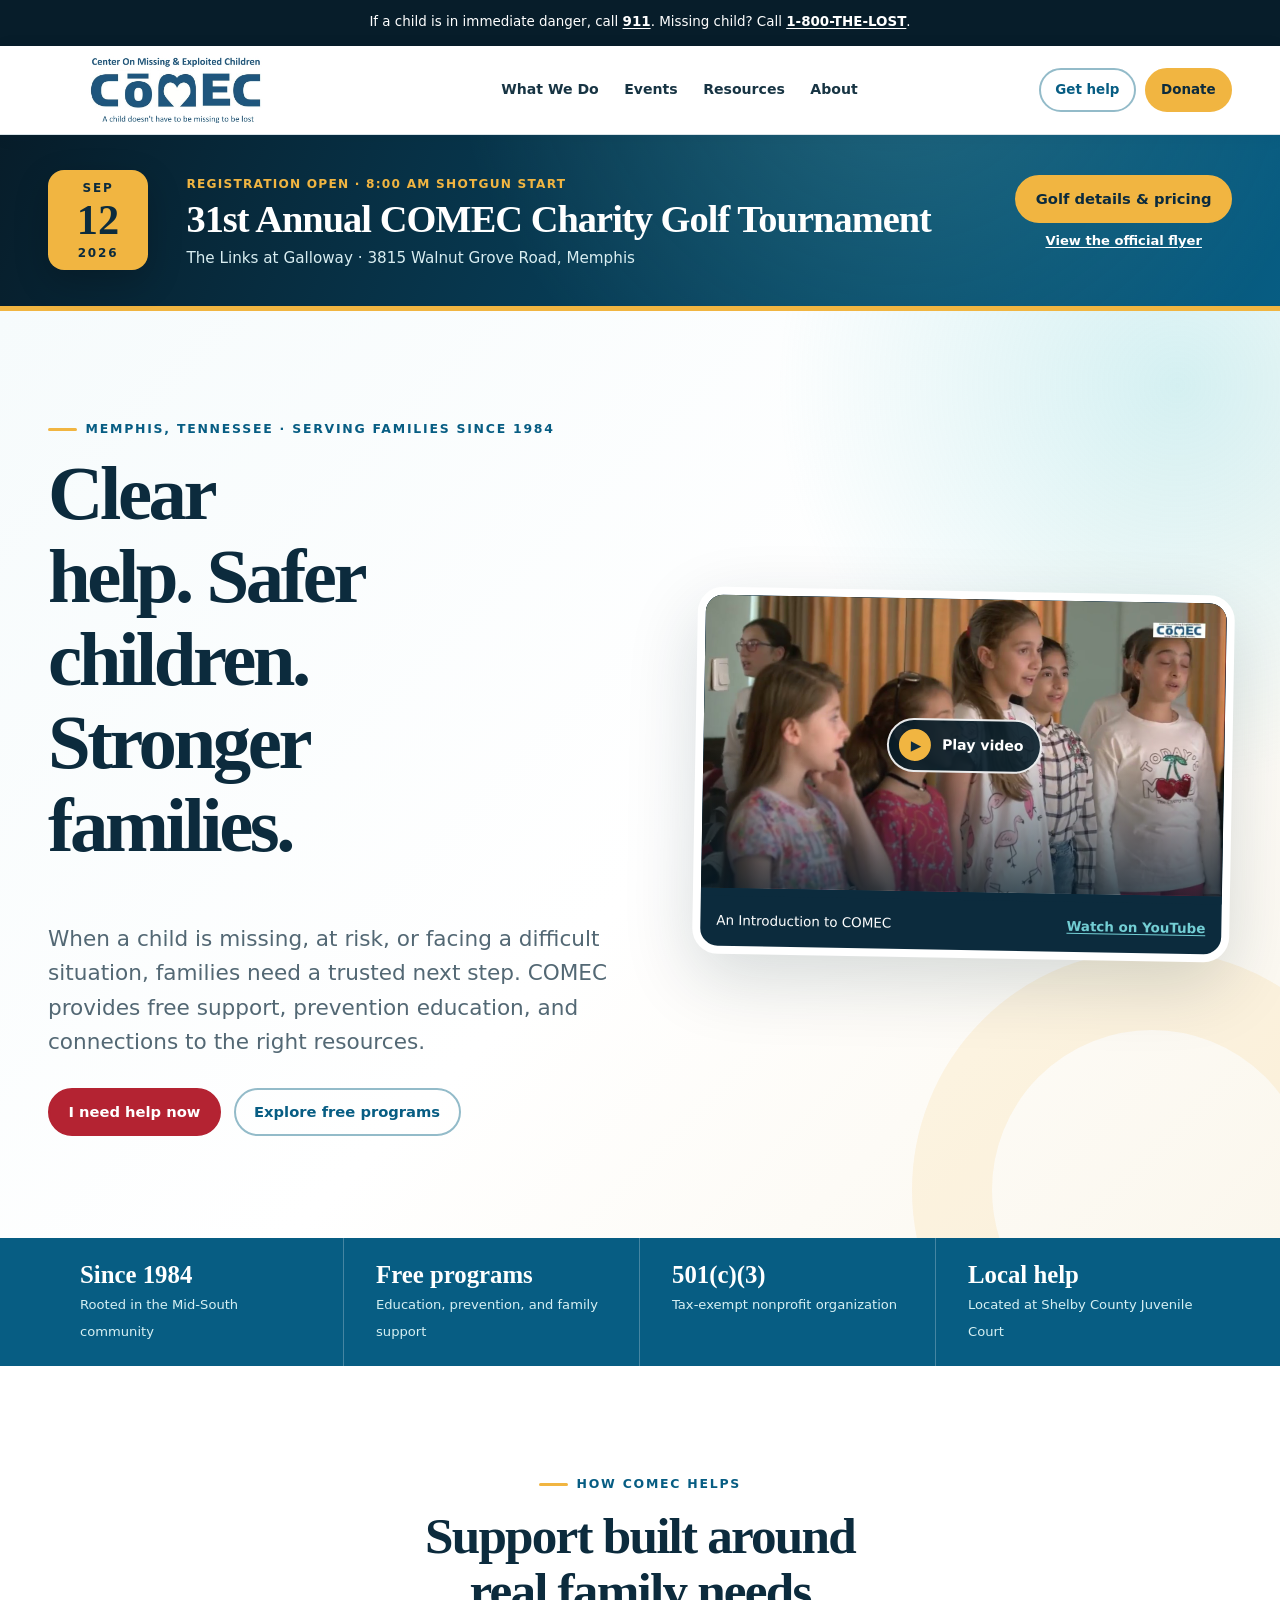
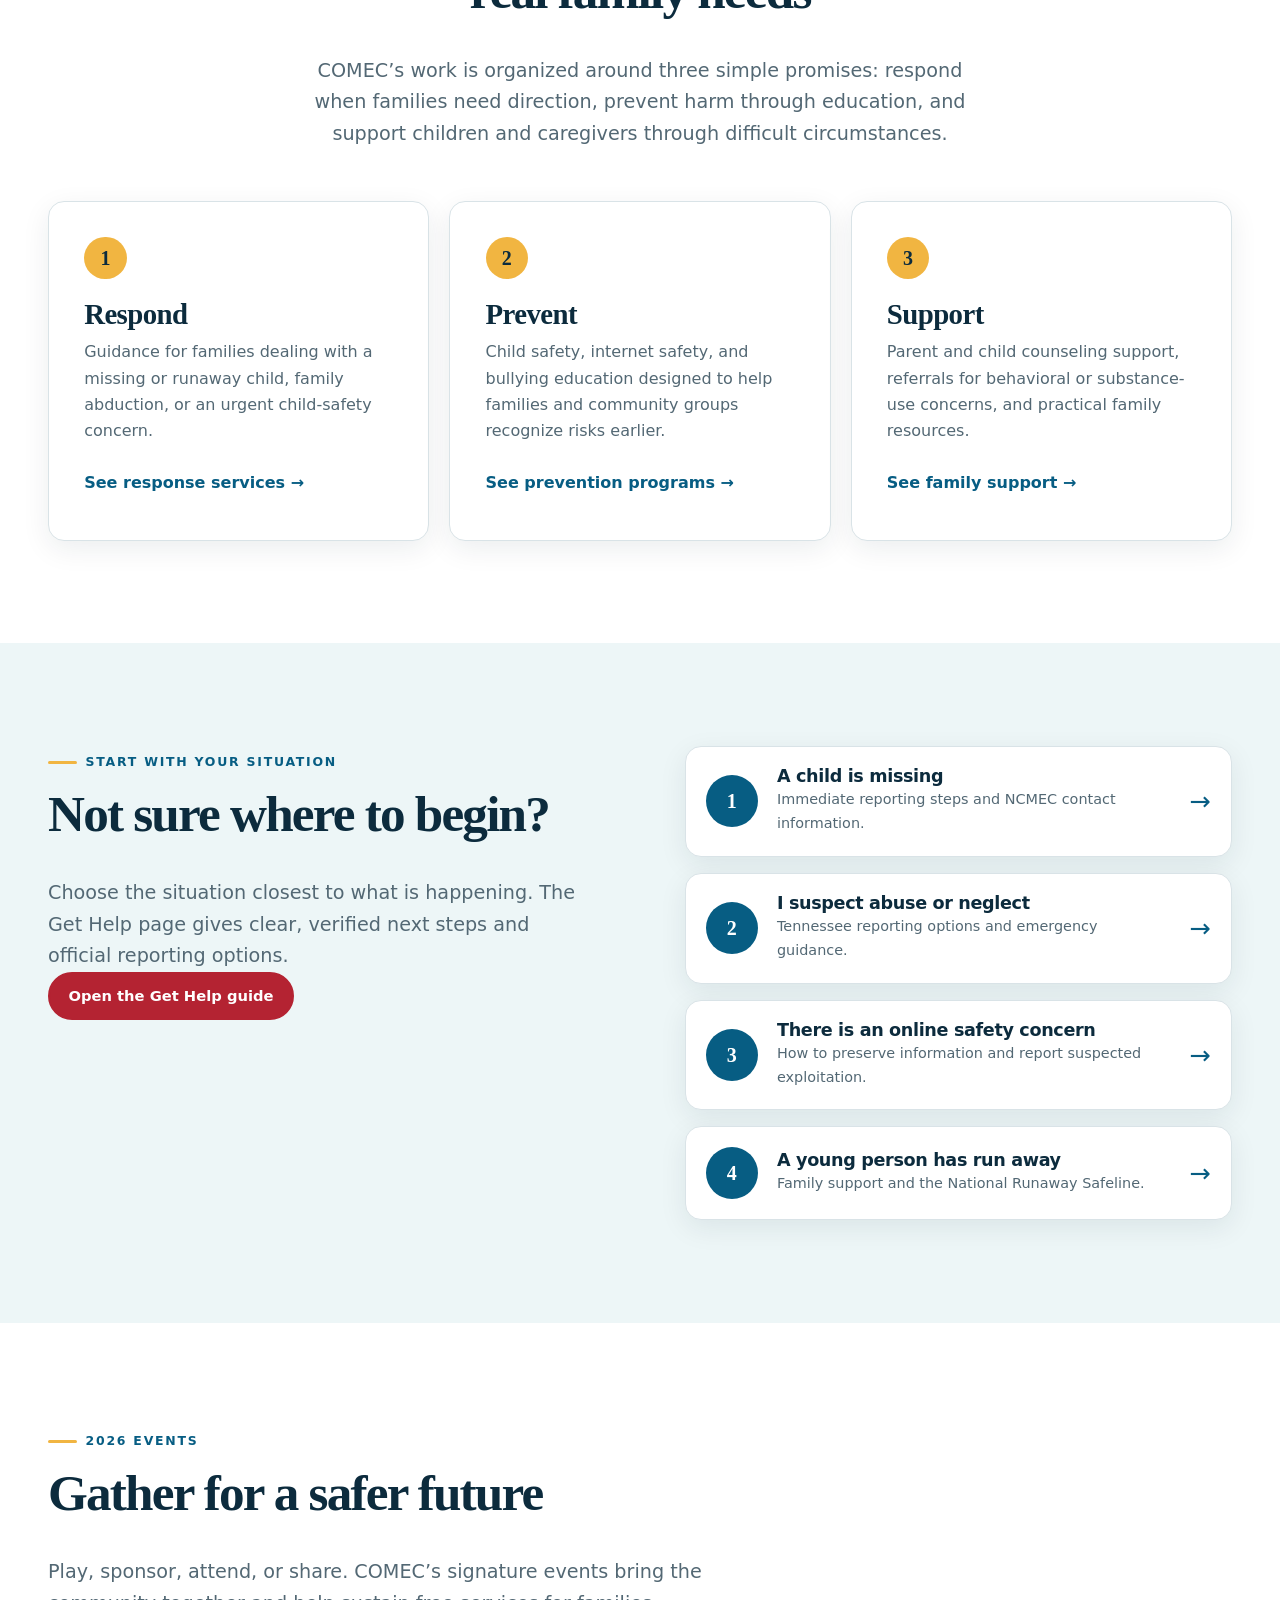
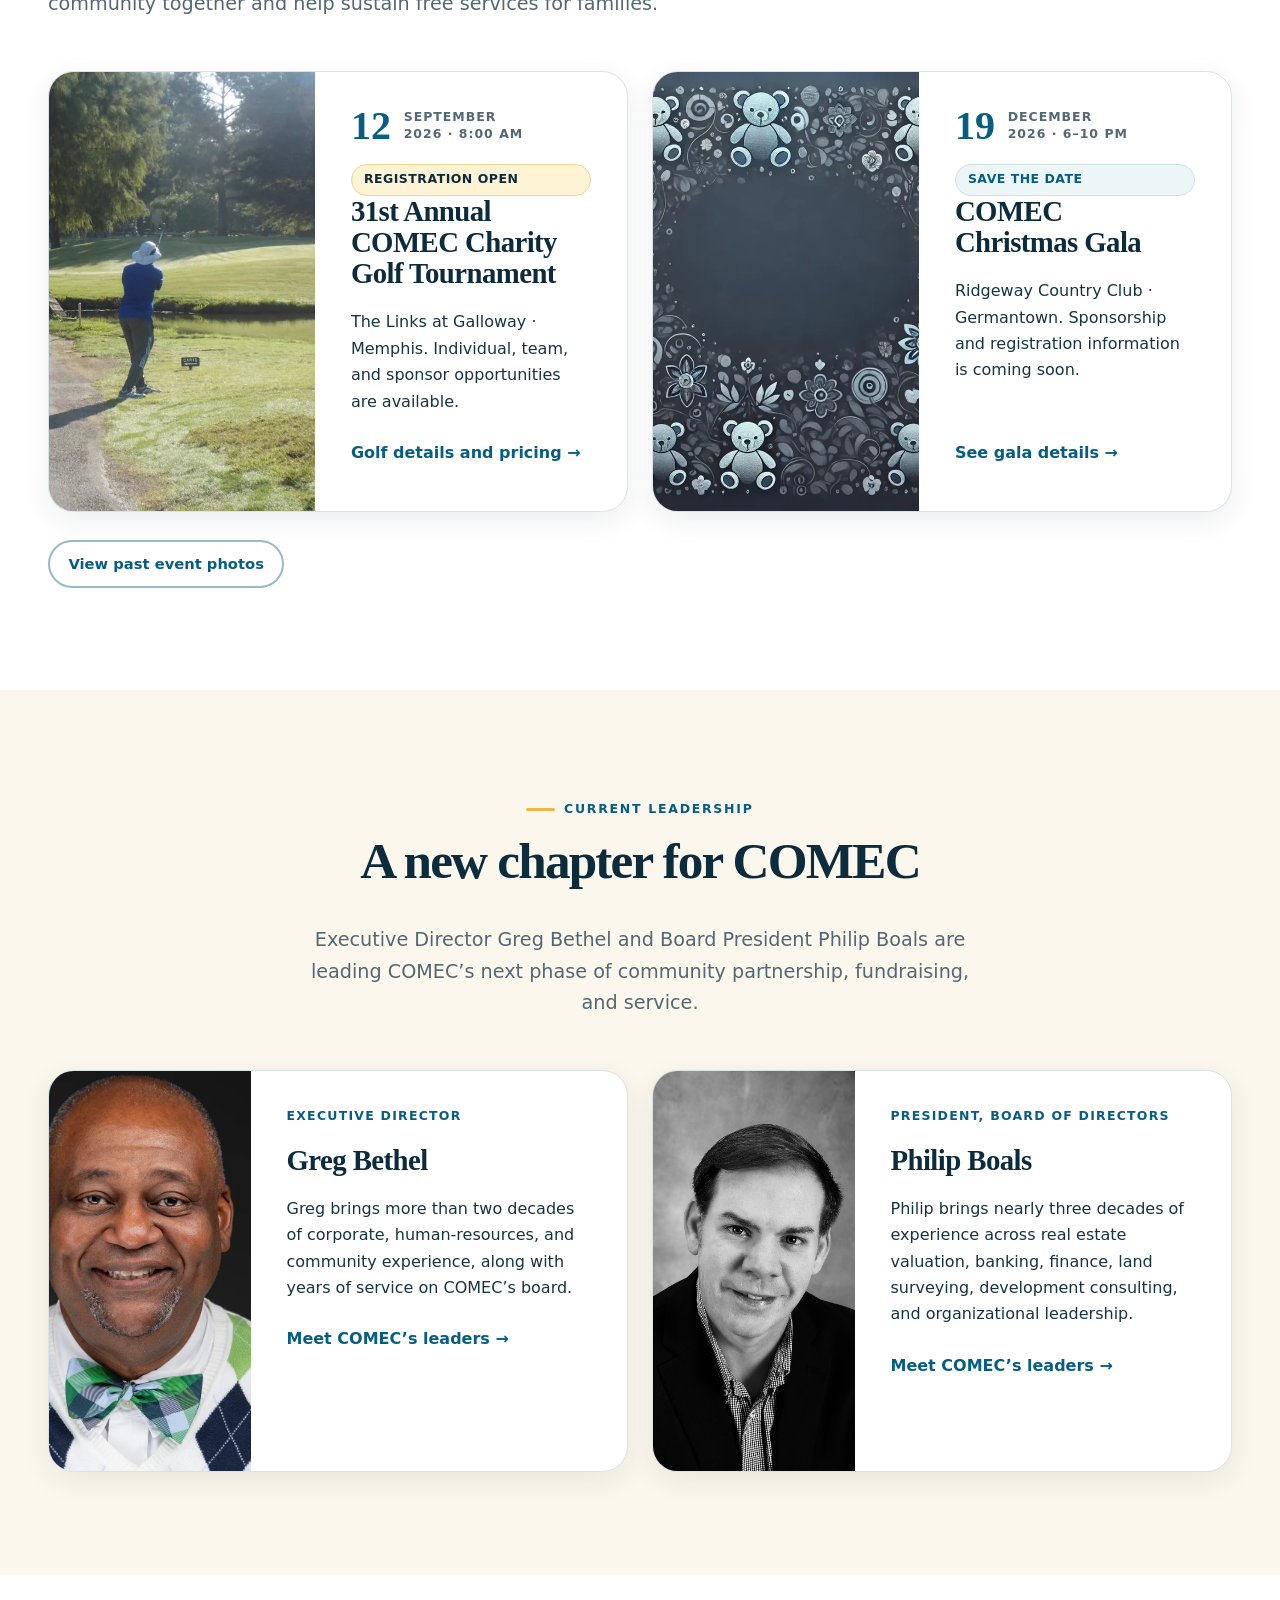
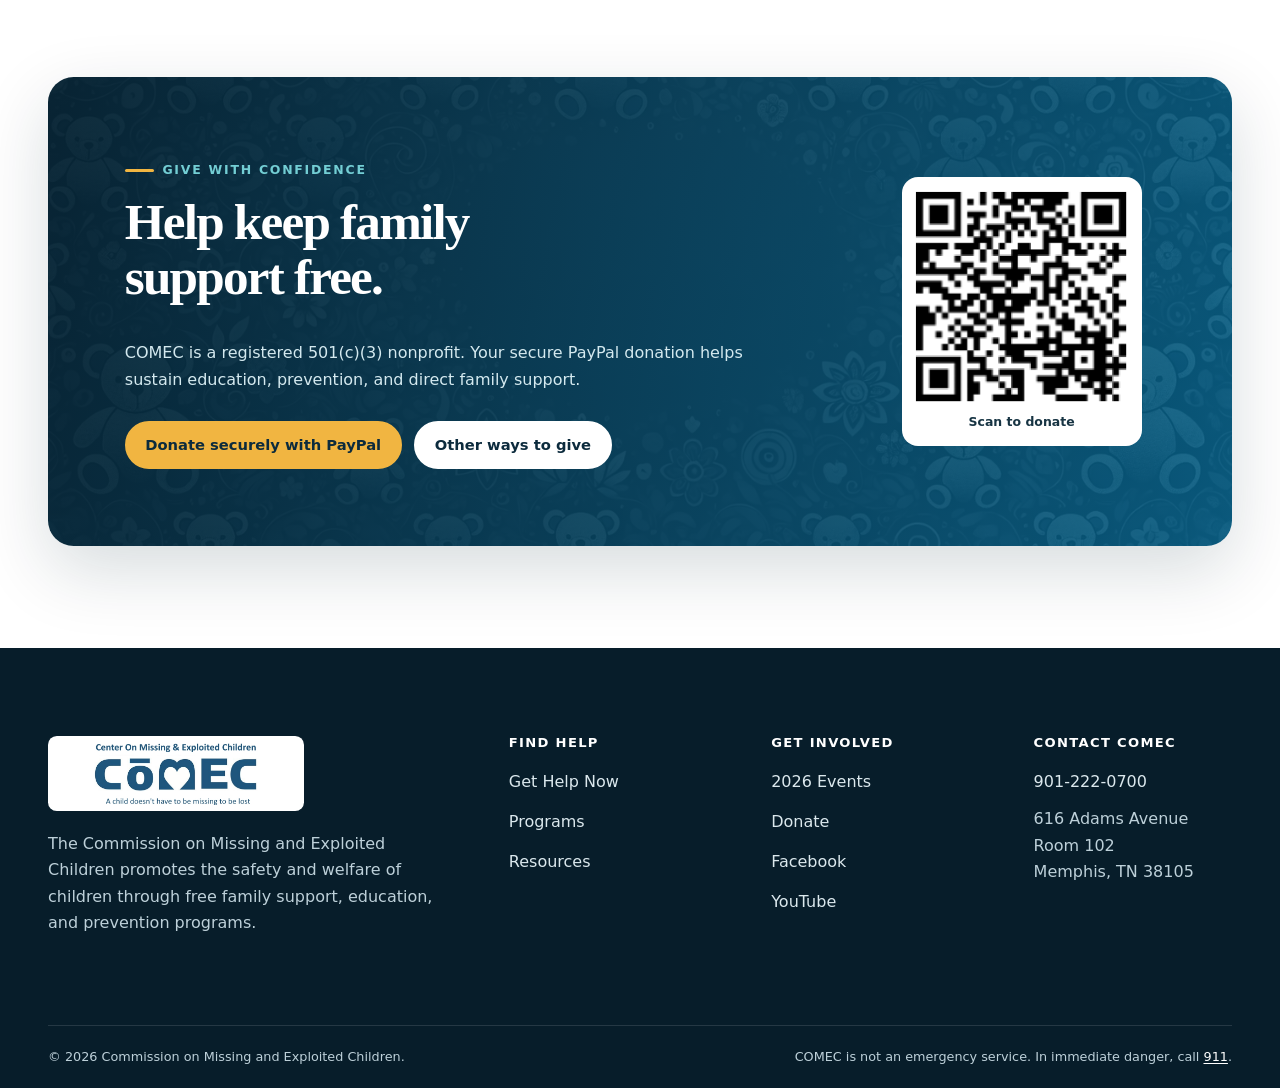
==== commit 54828a22: "Feature golf tournament and harden video playback" ====
--- a/index.html
+++ b/index.html
@@ -86,6 +86,25 @@
   </header>
 
   <main id="main-content">
+    <section class="event-spotlight" aria-labelledby="home-golf-title">
+      <div class="container event-spotlight__inner">
+        <div class="event-spotlight__date" aria-hidden="true">
+          <span>SEP</span>
+          <strong>12</strong>
+          <small>2026</small>
+        </div>
+        <div class="event-spotlight__copy">
+          <span class="event-spotlight__kicker">Registration open · 8:00 AM shotgun start</span>
+          <h2 id="home-golf-title">31st Annual COMEC Charity Golf Tournament</h2>
+          <p>The Links at Galloway · 3815 Walnut Grove Road, Memphis</p>
+        </div>
+        <div class="event-spotlight__actions">
+          <a class="button button--gold" href="events.html#golf">Golf details &amp; pricing</a>
+          <a class="event-spotlight__flyer" href="assets/docs/comec-2026-golf-flyer.pdf">View the official flyer</a>
+        </div>
+      </div>
+    </section>
+
     <section class="hero">
       <div class="container hero__inner">
         <div class="hero__content">
@@ -98,7 +117,7 @@
           </div>
         </div>
 
-        <div class="hero__media">
+        <div class="hero__media" id="comec-video">
           <div class="video-card">
             <div class="video-frame" data-video-id="IUwCqhVjnOg" data-video-url="https://www.youtube.com/watch?v=IUwCqhVjnOg">
               <button class="video-launch" type="button" aria-label="Play An Introduction to COMEC" data-video-launch>
--- a/assets/css/styles.css
+++ b/assets/css/styles.css
@@ -181,6 +181,86 @@
   text-align: center;
 }
 
+.event-spotlight {
+  color: var(--white);
+  background:
+    radial-gradient(circle at 70% -70%, rgba(115, 206, 212, 0.25), transparent 28rem),
+    linear-gradient(112deg, var(--navy-deep), var(--blue));
+  border-bottom: 0.35rem solid var(--gold);
+}
+
+.event-spotlight__inner {
+  display: grid;
+  grid-template-columns: auto minmax(0, 1fr) auto;
+  align-items: center;
+  gap: clamp(1.25rem, 3vw, 2.5rem);
+  padding-block: clamp(1.35rem, 3vw, 2.2rem);
+}
+
+.event-spotlight__date {
+  display: grid;
+  place-items: center;
+  width: 6.25rem;
+  min-height: 6.25rem;
+  padding: 0.55rem;
+  color: var(--navy);
+  background: var(--gold);
+  border-radius: var(--radius);
+  box-shadow: 0 12px 35px rgba(0, 0, 0, 0.2);
+  line-height: 1;
+}
+
+.event-spotlight__date span,
+.event-spotlight__date small {
+  font-size: 0.75rem;
+  font-weight: 900;
+  letter-spacing: 0.15em;
+}
+
+.event-spotlight__date strong {
+  font-family: var(--font-display);
+  font-size: 2.65rem;
+}
+
+.event-spotlight__copy h2 {
+  margin: 0.15rem 0 0.35rem;
+  color: var(--white);
+  font-size: clamp(1.55rem, 3vw, 2.45rem);
+  letter-spacing: -0.025em;
+}
+
+.event-spotlight__copy p {
+  margin: 0;
+  color: #d8edf1;
+  font-size: 0.95rem;
+}
+
+.event-spotlight__kicker {
+  color: var(--gold);
+  font-size: 0.76rem;
+  font-weight: 900;
+  letter-spacing: 0.1em;
+  text-transform: uppercase;
+}
+
+.event-spotlight__actions {
+  display: grid;
+  gap: 0.45rem;
+  width: min(100%, 15rem);
+  text-align: center;
+}
+
+.event-spotlight__flyer {
+  min-height: 2.25rem;
+  color: var(--white);
+  font-size: 0.82rem;
+  font-weight: 800;
+}
+
+.event-spotlight__flyer:hover {
+  color: var(--gold);
+}
+
 .section {
   padding-block: clamp(4.5rem, 8vw, 7.5rem);
 }
@@ -1823,6 +1903,18 @@
     display: none;
   }
 
+  .event-spotlight__inner {
+    grid-template-columns: auto minmax(0, 1fr);
+  }
+
+  .event-spotlight__actions {
+    grid-column: 1 / -1;
+    grid-template-columns: minmax(0, 15rem) auto;
+    align-items: center;
+    width: 100%;
+    text-align: left;
+  }
+
   .hero__inner {
     grid-template-columns: 1fr;
     min-height: auto;
@@ -1908,6 +2000,28 @@
   .header-inner {
     grid-template-columns: minmax(0, 13rem) auto;
     justify-content: space-between;
+  }
+
+  .event-spotlight__date {
+    width: 5.25rem;
+    min-height: 5.25rem;
+  }
+
+  .event-spotlight__date strong {
+    font-size: 2.15rem;
+  }
+
+  .event-spotlight__copy h2 {
+    font-size: 1.35rem;
+  }
+
+  .event-spotlight__actions {
+    grid-template-columns: 1fr;
+    text-align: center;
+  }
+
+  .event-spotlight__actions .button {
+    width: 100%;
   }
 
   .eyebrow {
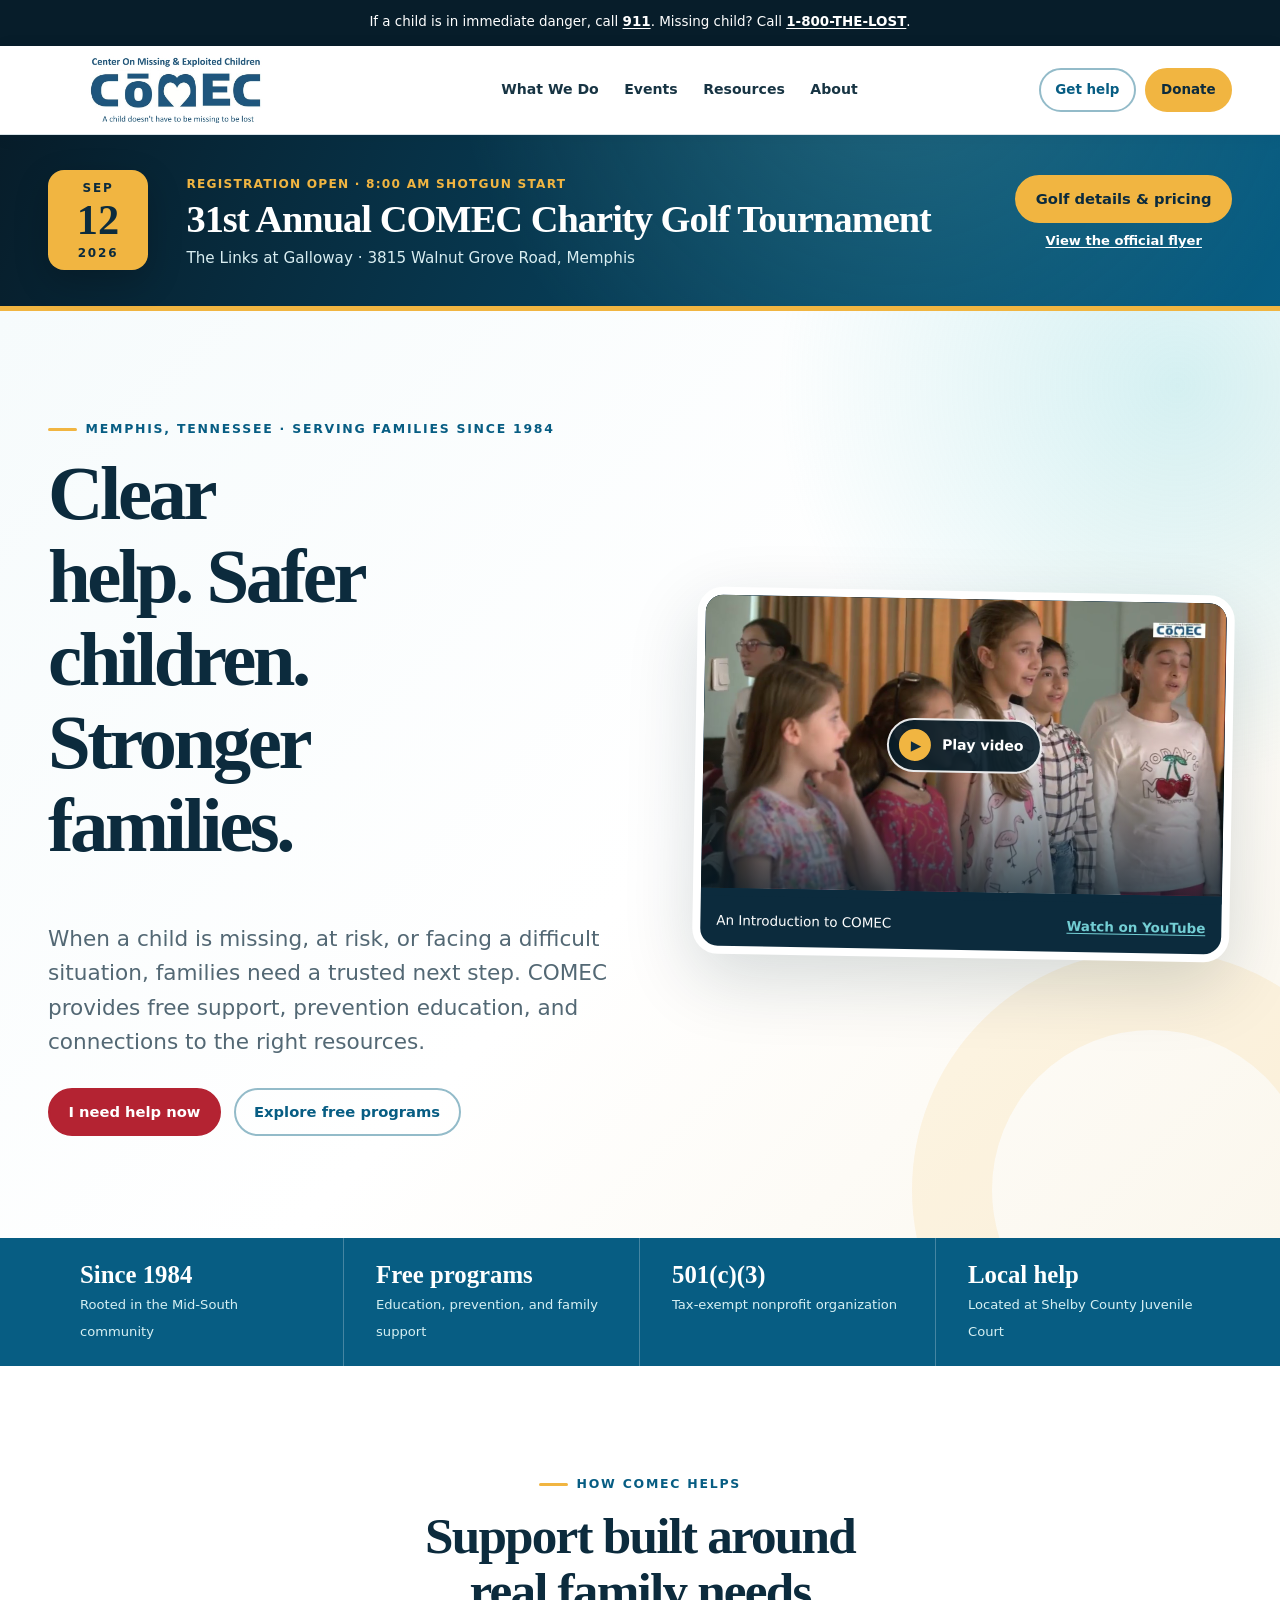
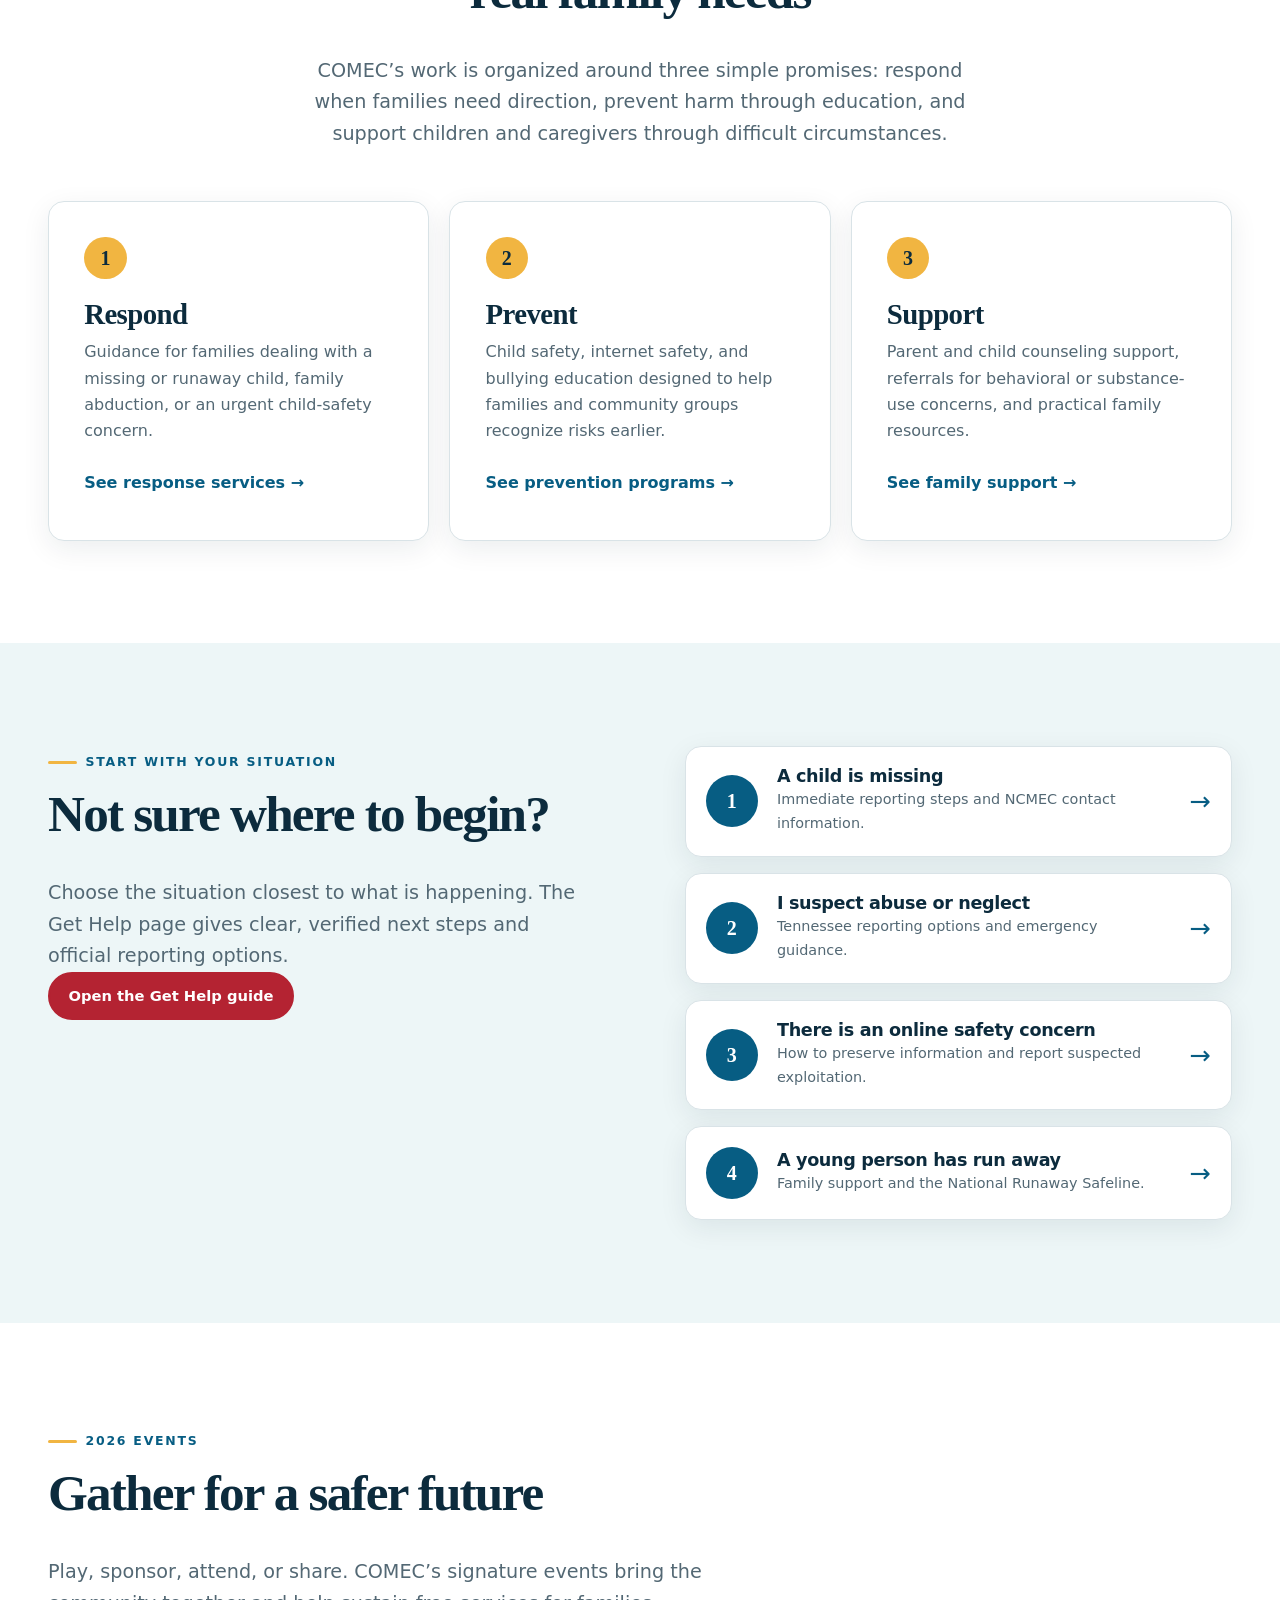
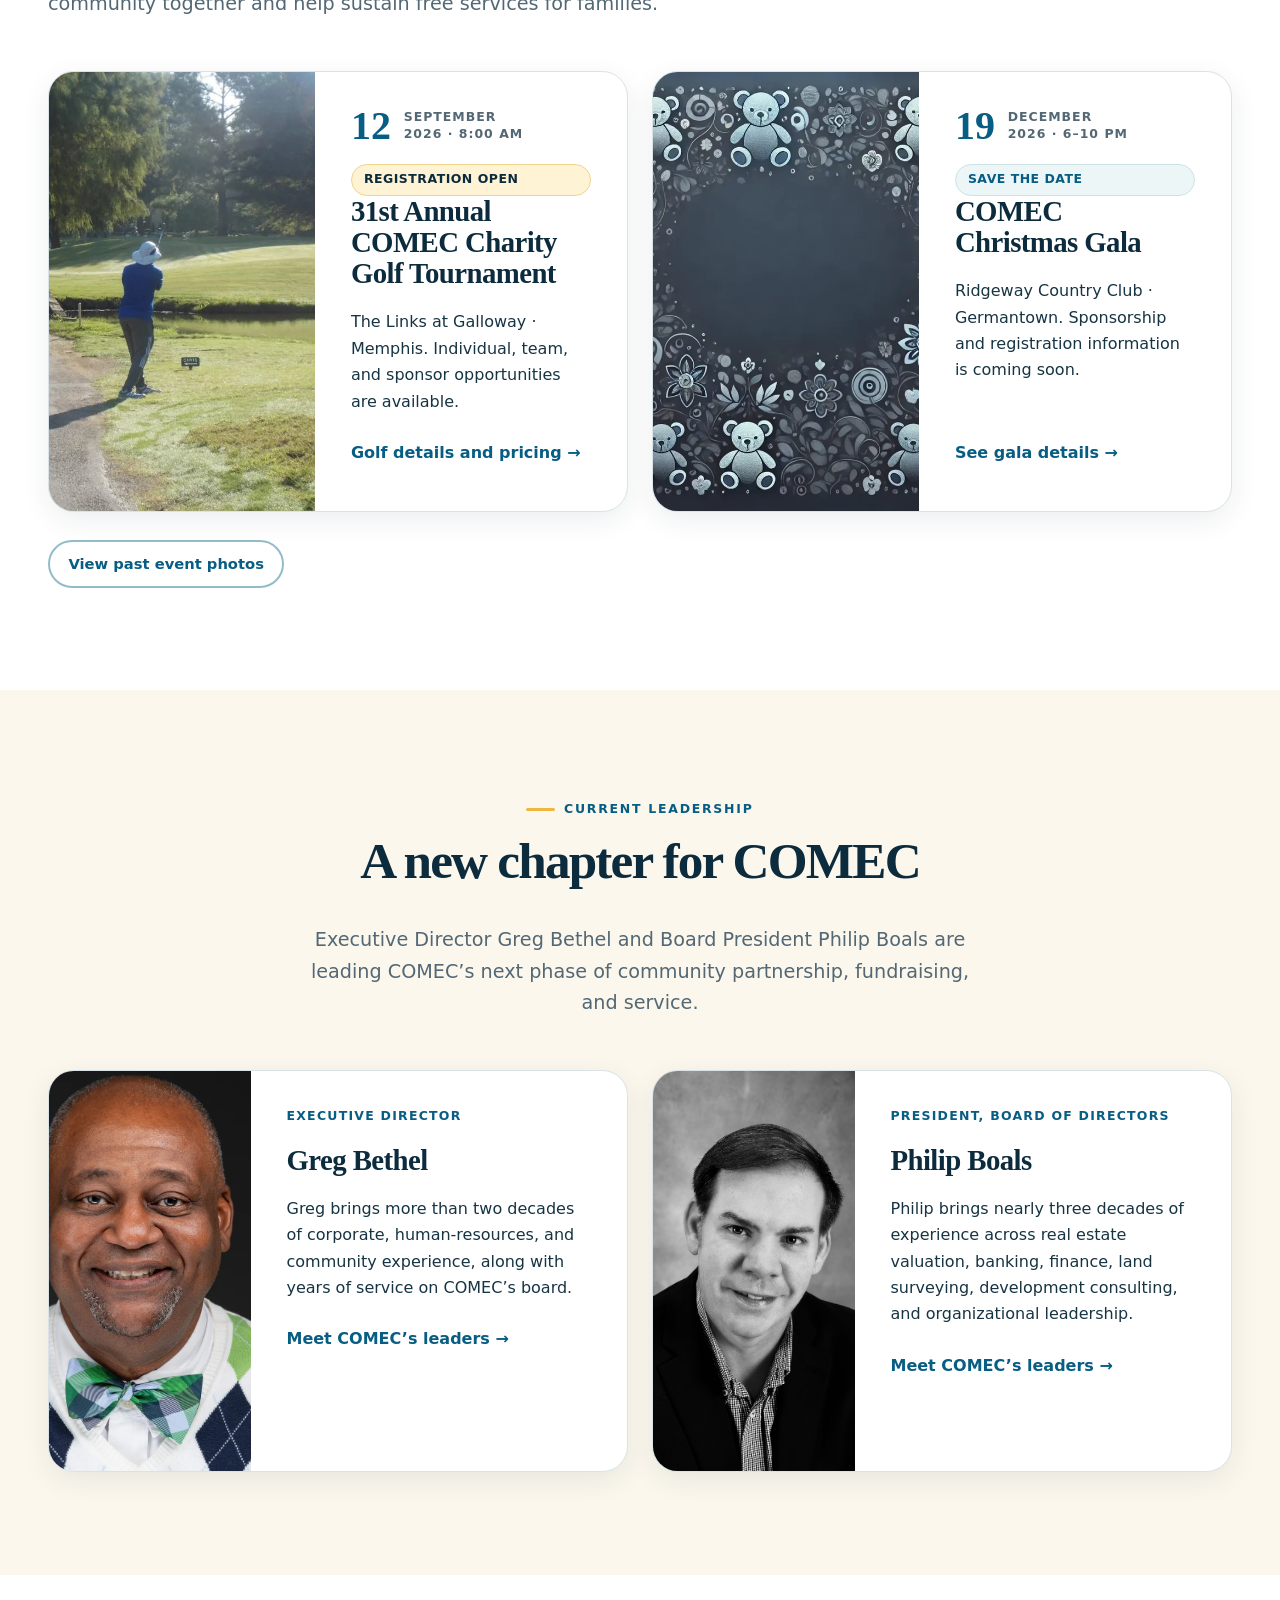
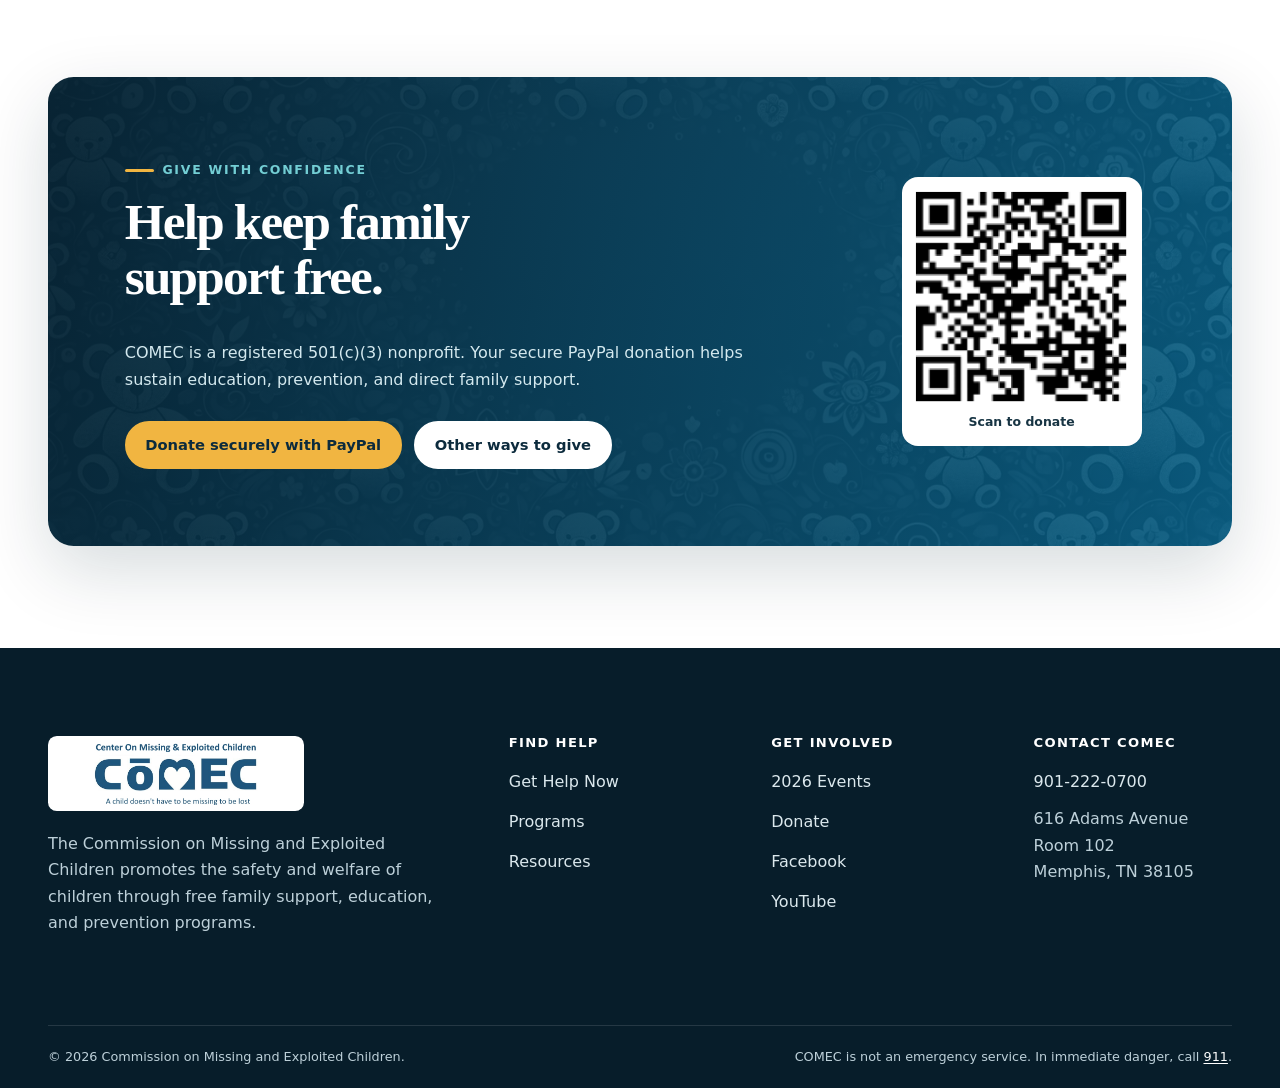
==== commit ee8d3c01: "Use original full-resolution Philip Boals portrait" ====
--- a/index.html
+++ b/index.html
@@ -276,7 +276,7 @@
             </div>
           </article>
           <article class="profile-card profile-card--philip">
-            <img src="assets/images/philip-boals.webp" width="2000" height="2800" loading="lazy" alt="Philip Boals, President of the COMEC Board of Directors">
+            <img src="assets/images/philip-boals-original.jpeg" width="2830" height="3962" loading="lazy" alt="Philip Boals, President of the COMEC Board of Directors">
             <div class="profile-card__content">
               <span class="profile-card__role">President, Board of Directors</span>
               <h3>Philip Boals</h3>
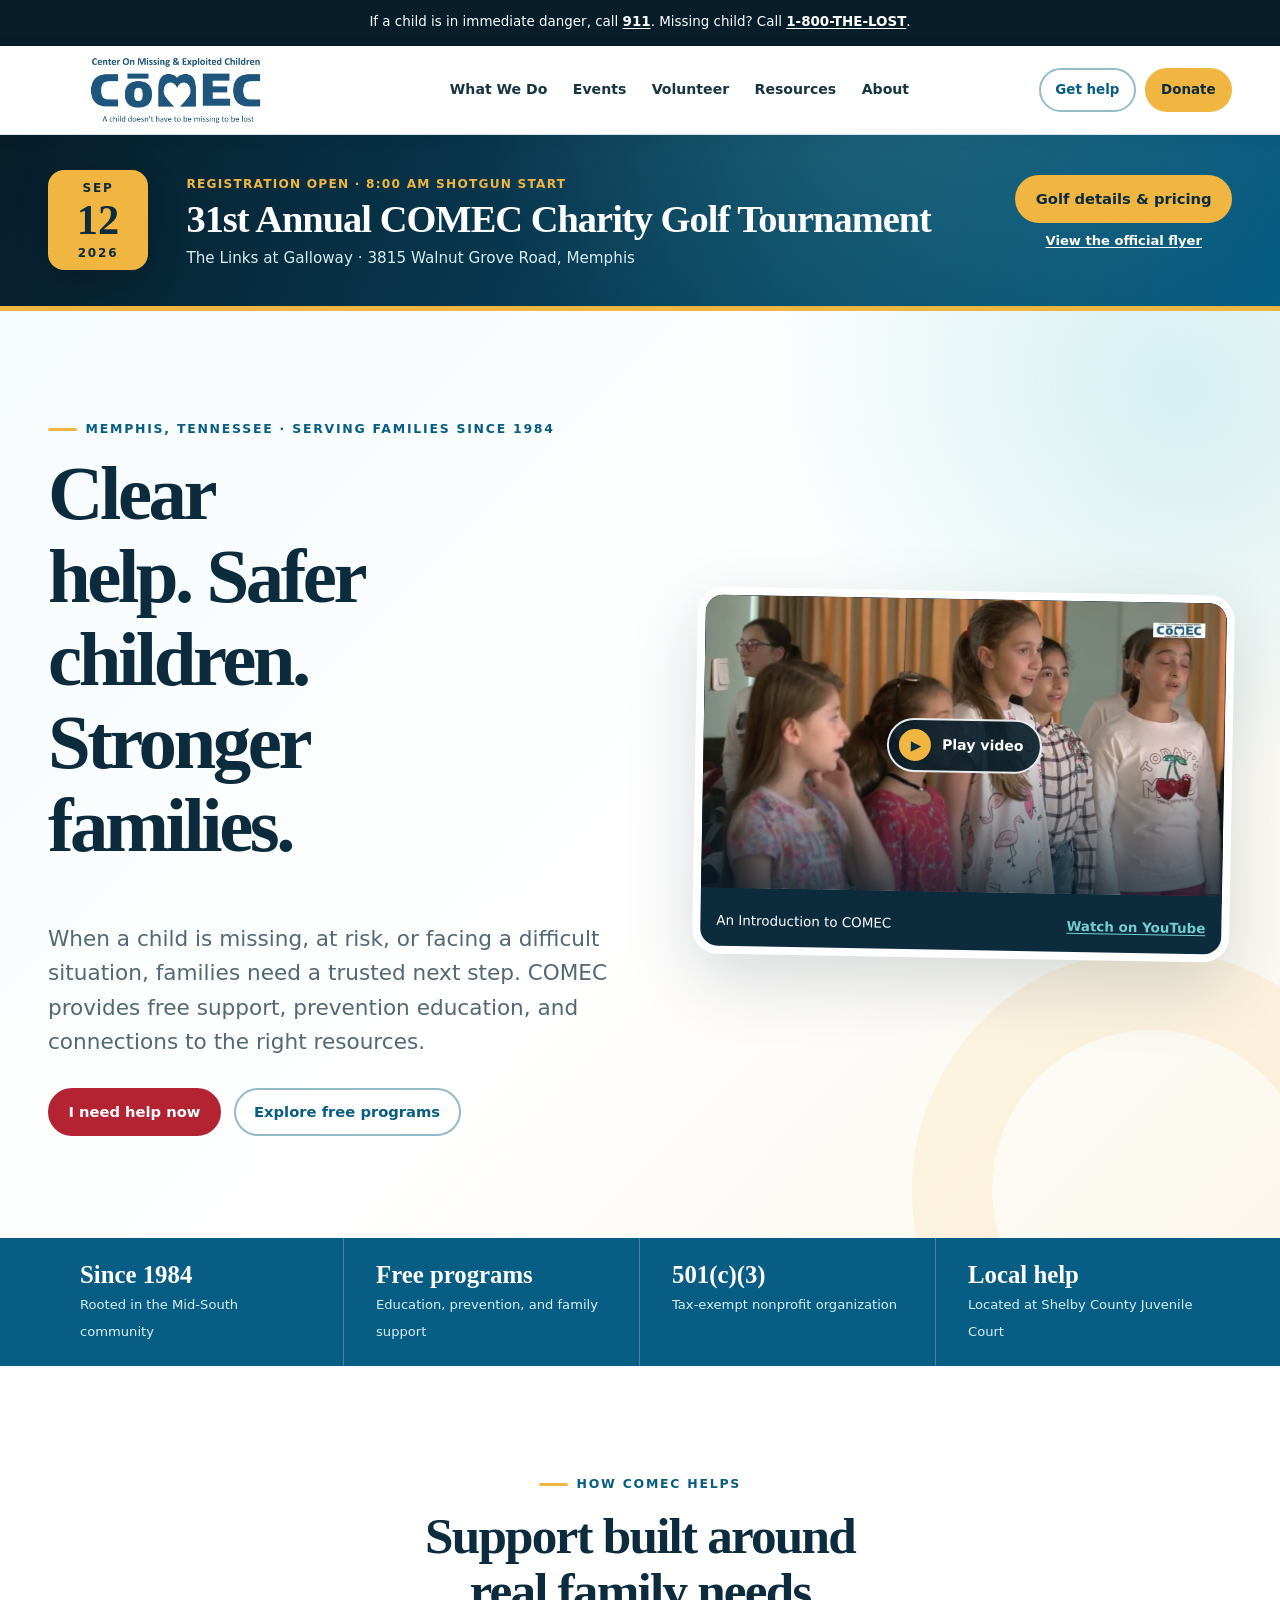
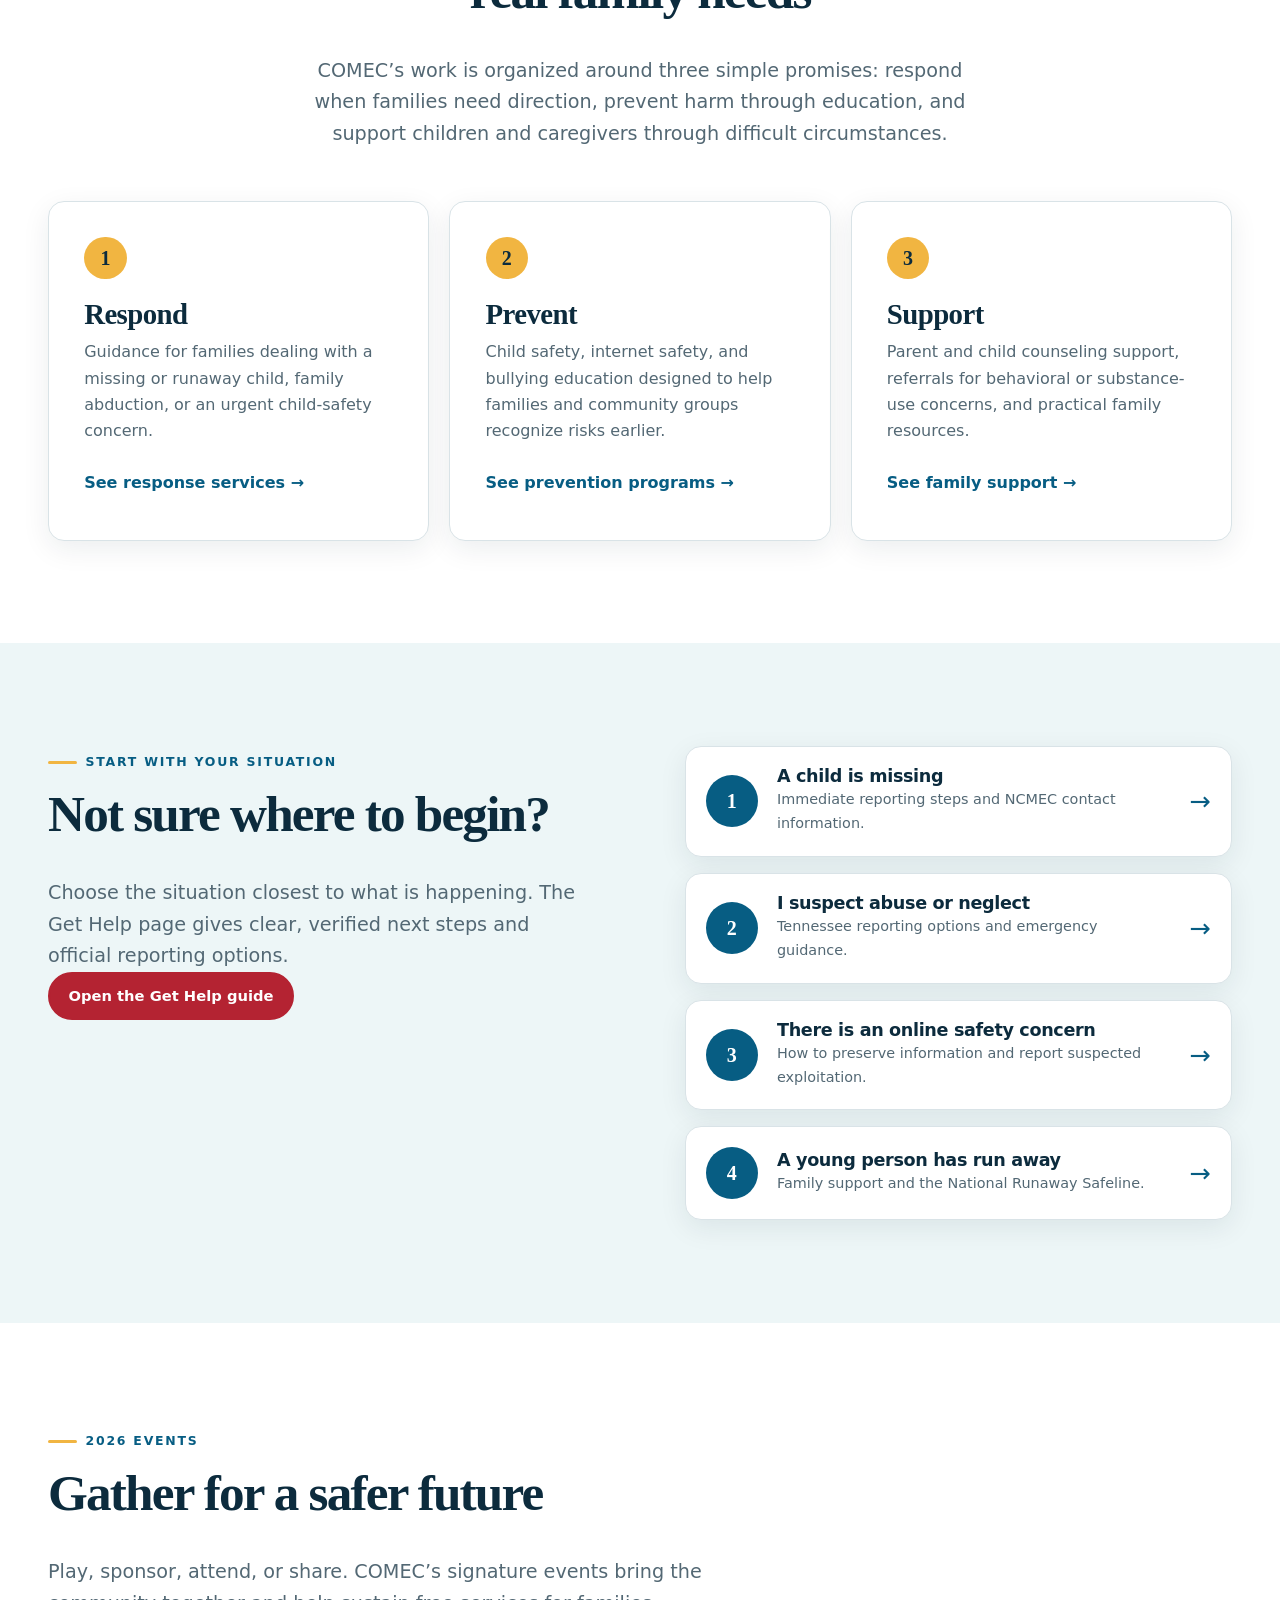
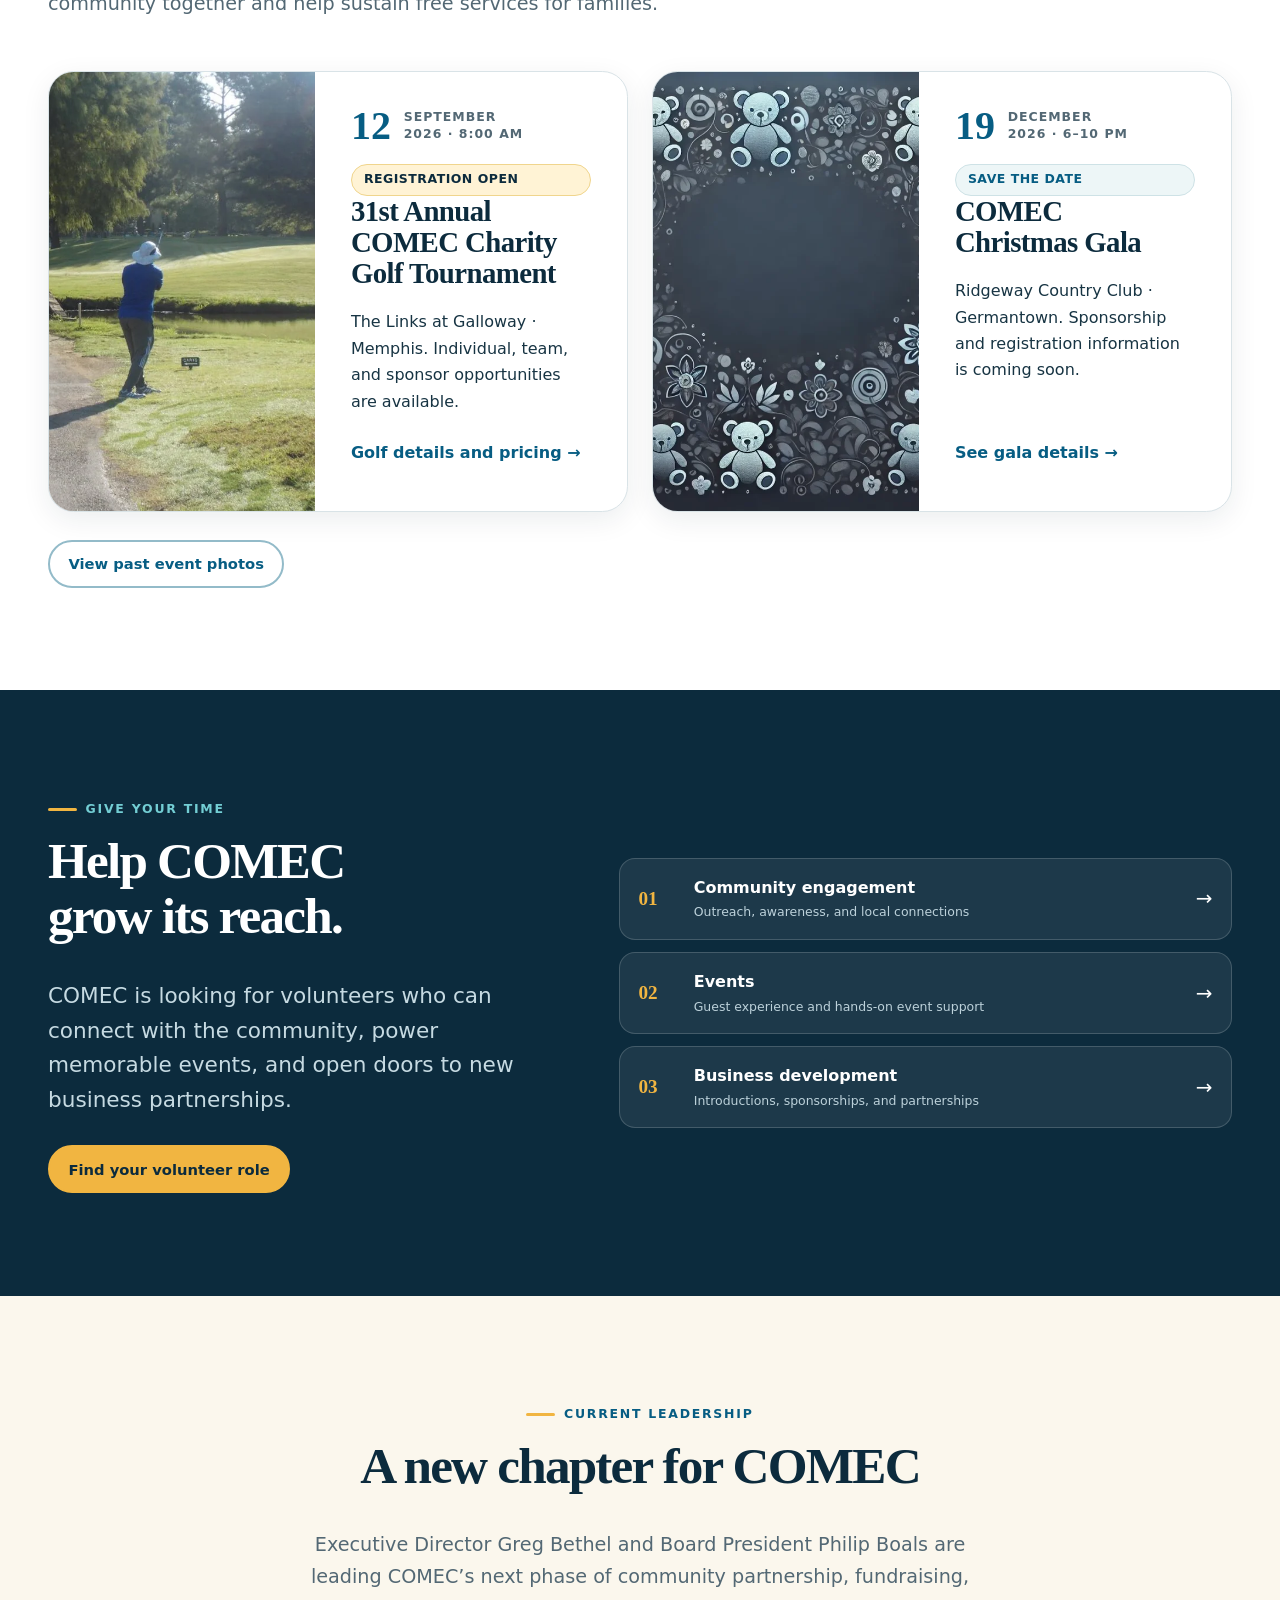
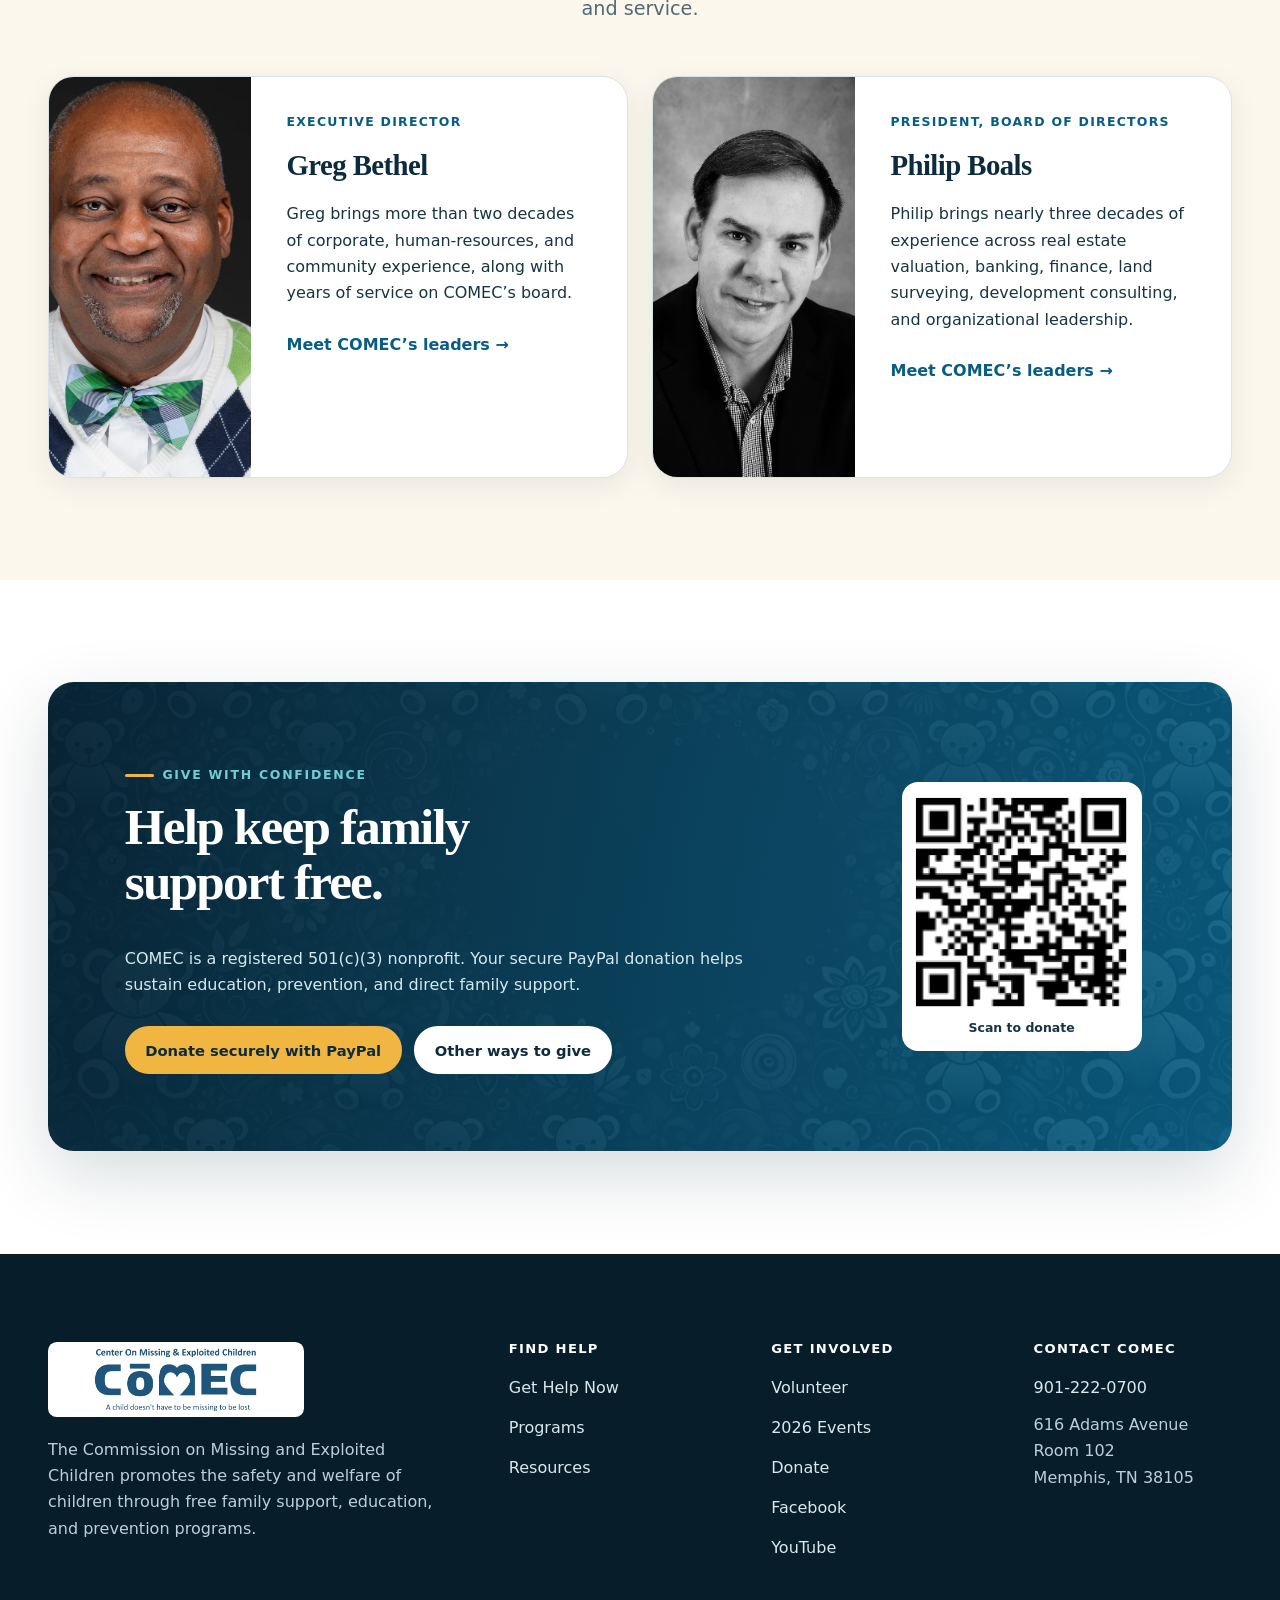
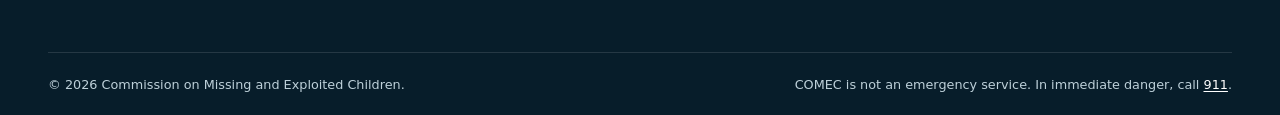
==== commit 9e035cea: "Add volunteer opportunities page" ====
--- a/index.html
+++ b/index.html
@@ -70,6 +70,7 @@
           <li class="nav-mobile-only"><a href="get-help.html">Get Help</a></li>
           <li><a href="programs.html">What We Do</a></li>
           <li><a href="events.html">Events</a></li>
+          <li><a href="volunteer.html">Volunteer</a></li>
           <li><a href="resources.html">Resources</a></li>
           <li><a href="about.html">About</a></li>
           <li class="nav-mobile-only"><a href="donate.html">Donate</a></li>
@@ -258,6 +259,22 @@
       </div>
     </section>
 
+    <section class="section section--navy" aria-labelledby="home-volunteer-title">
+      <div class="container volunteer-callout">
+        <div class="volunteer-callout__intro">
+          <span class="eyebrow eyebrow--light">Give your time</span>
+          <h2 id="home-volunteer-title">Help COMEC grow its reach.</h2>
+          <p class="lead lead--light">COMEC is looking for volunteers who can connect with the community, power memorable events, and open doors to new business partnerships.</p>
+          <div class="button-row"><a class="button button--gold" href="volunteer.html">Find your volunteer role</a></div>
+        </div>
+        <div class="volunteer-callout__roles" aria-label="Volunteer opportunities">
+          <a class="volunteer-callout__role" href="volunteer.html#community-engagement"><span>01</span><span><strong>Community engagement</strong><small>Outreach, awareness, and local connections</small></span><span aria-hidden="true">→</span></a>
+          <a class="volunteer-callout__role" href="volunteer.html#events"><span>02</span><span><strong>Events</strong><small>Guest experience and hands-on event support</small></span><span aria-hidden="true">→</span></a>
+          <a class="volunteer-callout__role" href="volunteer.html#business-development"><span>03</span><span><strong>Business development</strong><small>Introductions, sponsorships, and partnerships</small></span><span aria-hidden="true">→</span></a>
+        </div>
+      </div>
+    </section>
+
     <section class="section section--cream" aria-labelledby="leadership-title">
       <div class="container">
         <div class="section-heading centered">
@@ -328,6 +345,7 @@
       <div>
         <h2>Get involved</h2>
         <ul class="footer-links">
+          <li><a href="volunteer.html">Volunteer</a></li>
           <li><a href="events.html">2026 Events</a></li>
           <li><a href="donate.html">Donate</a></li>
           <li><a href="https://www.facebook.com/comecmemphis" target="_blank" rel="noopener noreferrer">Facebook</a></li>
--- a/assets/css/styles.css
+++ b/assets/css/styles.css
@@ -1818,6 +1818,353 @@
   color: var(--white);
 }
 
+.volunteer-hero {
+  position: relative;
+  overflow: hidden;
+  color: var(--white);
+  background:
+    radial-gradient(circle at 82% 18%, rgba(115, 206, 212, 0.24), transparent 22rem),
+    linear-gradient(118deg, var(--navy-deep) 0%, var(--navy) 54%, var(--blue) 100%);
+}
+
+.volunteer-hero::before {
+  position: absolute;
+  right: -8rem;
+  bottom: -13rem;
+  width: 34rem;
+  height: 34rem;
+  border: 5.5rem solid rgba(241, 181, 65, 0.13);
+  border-radius: 50%;
+  content: "";
+}
+
+.volunteer-hero__inner {
+  position: relative;
+  z-index: 1;
+  display: grid;
+  grid-template-columns: minmax(0, 1.08fr) minmax(20rem, 0.72fr);
+  align-items: center;
+  gap: clamp(3rem, 8vw, 7rem);
+  min-height: 39rem;
+  padding-block: clamp(4.5rem, 9vw, 8rem);
+}
+
+.volunteer-hero__content,
+.volunteer-hero__panel,
+.volunteer-role,
+.volunteer-callout > * {
+  min-width: 0;
+}
+
+.volunteer-hero h1 {
+  max-width: 11ch;
+  color: var(--white);
+}
+
+.volunteer-hero .lead {
+  max-width: 43rem;
+}
+
+.volunteer-hero__panel {
+  padding: clamp(1.25rem, 3vw, 2rem);
+  background: rgba(255, 255, 255, 0.09);
+  border: 1px solid rgba(255, 255, 255, 0.22);
+  border-radius: var(--radius-lg);
+  box-shadow: 0 24px 70px rgba(0, 0, 0, 0.18);
+}
+
+.volunteer-hero__panel-label {
+  margin-bottom: 0.35rem;
+  color: var(--gold);
+  font-size: 0.76rem;
+  font-weight: 850;
+  letter-spacing: 0.12em;
+  text-transform: uppercase;
+}
+
+.volunteer-path {
+  display: grid;
+  grid-template-columns: 2.5rem minmax(0, 1fr) auto;
+  align-items: center;
+  gap: 0.9rem;
+  min-height: 5.4rem;
+  padding-block: 1rem;
+  color: var(--white);
+  border-top: 1px solid rgba(255, 255, 255, 0.18);
+  text-decoration: none;
+}
+
+.volunteer-path:hover {
+  color: var(--gold);
+}
+
+.volunteer-path__number {
+  color: var(--gold);
+  font-family: var(--font-display);
+  font-size: 1.25rem;
+  font-weight: 800;
+}
+
+.volunteer-path strong,
+.volunteer-path small {
+  display: block;
+}
+
+.volunteer-path strong {
+  font-size: 1rem;
+}
+
+.volunteer-path small {
+  margin-top: 0.15rem;
+  color: #c8dce4;
+  font-size: 0.8rem;
+  line-height: 1.4;
+}
+
+.volunteer-path > span:last-child {
+  font-size: 1.35rem;
+  transition: transform 160ms ease;
+}
+
+.volunteer-path:hover > span:last-child {
+  transform: translateX(0.2rem);
+}
+
+.volunteer-role-grid {
+  display: grid;
+  grid-template-columns: repeat(3, minmax(0, 1fr));
+  gap: 1.25rem;
+}
+
+.volunteer-role {
+  display: flex;
+  min-height: 100%;
+  flex-direction: column;
+  overflow: hidden;
+  background: var(--white);
+  border: 1px solid var(--line);
+  border-top: 0.4rem solid var(--aqua);
+  border-radius: var(--radius-lg);
+  box-shadow: var(--shadow-sm);
+  scroll-margin-top: 7rem;
+}
+
+.volunteer-role:nth-child(2) {
+  border-top-color: var(--gold);
+}
+
+.volunteer-role:nth-child(3) {
+  border-top-color: var(--teal);
+}
+
+.volunteer-role__header {
+  display: flex;
+  align-items: center;
+  justify-content: space-between;
+  gap: 1rem;
+  padding: 1.25rem clamp(1.35rem, 2.5vw, 2rem) 0;
+}
+
+.volunteer-role__number {
+  color: var(--blue);
+  font-family: var(--font-display);
+  font-size: 1.55rem;
+  font-weight: 800;
+}
+
+.volunteer-role__body {
+  flex: 1;
+  padding: 1.15rem clamp(1.35rem, 2.5vw, 2rem) 1.75rem;
+}
+
+.volunteer-role__body h3 {
+  margin-bottom: 0.45rem;
+}
+
+.volunteer-role__intro {
+  min-height: 5.2rem;
+  color: var(--muted);
+}
+
+.volunteer-role__body h4 {
+  margin-top: 1.5rem;
+  color: var(--blue);
+  font-size: 0.76rem;
+  font-weight: 850;
+  letter-spacing: 0.1em;
+  text-transform: uppercase;
+}
+
+.volunteer-role__body .check-list {
+  margin-bottom: 0;
+}
+
+.volunteer-role__body .check-list li {
+  font-size: 0.92rem;
+}
+
+.volunteer-role__footer {
+  padding: 1.15rem clamp(1.35rem, 2.5vw, 2rem);
+  background: var(--mist);
+  border-top: 1px solid var(--line);
+}
+
+.volunteer-role__footer strong,
+.volunteer-role__footer span {
+  display: block;
+}
+
+.volunteer-role__footer strong {
+  margin-bottom: 0.2rem;
+  color: var(--navy);
+  font-size: 0.74rem;
+  letter-spacing: 0.08em;
+  text-transform: uppercase;
+}
+
+.volunteer-role__footer span {
+  color: var(--muted);
+  font-size: 0.86rem;
+  line-height: 1.45;
+}
+
+.volunteer-photo {
+  position: relative;
+  margin: 0;
+}
+
+.volunteer-photo::after {
+  position: absolute;
+  z-index: -1;
+  right: -1.1rem;
+  bottom: -1.1rem;
+  width: 54%;
+  height: 48%;
+  background: var(--gold);
+  border-radius: var(--radius-lg);
+  content: "";
+}
+
+.volunteer-photo img {
+  width: 100%;
+  min-height: 30rem;
+  max-height: 38rem;
+  object-fit: cover;
+  border-radius: var(--radius-lg);
+  box-shadow: var(--shadow-lg);
+}
+
+.volunteer-photo figcaption {
+  position: absolute;
+  right: 0.9rem;
+  bottom: 0.9rem;
+  left: 0.9rem;
+  padding: 0.75rem 0.9rem;
+  color: var(--white);
+  background: rgba(7, 29, 42, 0.9);
+  border-radius: var(--radius-sm);
+  font-size: 0.78rem;
+  line-height: 1.35;
+}
+
+.volunteer-steps {
+  display: grid;
+  gap: 0;
+}
+
+.volunteer-step {
+  display: grid;
+  grid-template-columns: 3rem minmax(0, 1fr);
+  gap: 1rem;
+  padding-block: 1.15rem;
+  border-bottom: 1px solid var(--line);
+}
+
+.volunteer-step > span {
+  display: inline-flex;
+  align-items: center;
+  justify-content: center;
+  width: 2.65rem;
+  height: 2.65rem;
+  color: var(--navy);
+  background: var(--gold);
+  border-radius: 50%;
+  font-family: var(--font-display);
+  font-weight: 800;
+}
+
+.volunteer-step h3 {
+  margin-bottom: 0.2rem;
+  font-family: var(--font-sans);
+  font-size: 1.05rem;
+}
+
+.volunteer-step p {
+  margin-bottom: 0;
+  color: var(--muted);
+  font-size: 0.92rem;
+}
+
+.volunteer-formats .fact {
+  border-top: 0.28rem solid var(--gold);
+}
+
+.volunteer-callout {
+  display: grid;
+  grid-template-columns: minmax(0, 0.88fr) minmax(0, 1.12fr);
+  align-items: center;
+  gap: clamp(2.5rem, 7vw, 6.5rem);
+}
+
+.volunteer-callout__intro h2 {
+  max-width: 12ch;
+}
+
+.volunteer-callout__roles {
+  display: grid;
+  gap: 0.75rem;
+}
+
+.volunteer-callout__role {
+  display: grid;
+  grid-template-columns: 2.6rem minmax(0, 1fr) auto;
+  align-items: center;
+  gap: 0.85rem;
+  padding: 1rem 1.15rem;
+  color: var(--white);
+  background: rgba(255, 255, 255, 0.07);
+  border: 1px solid rgba(255, 255, 255, 0.17);
+  border-radius: var(--radius);
+  text-decoration: none;
+}
+
+.volunteer-callout__role:hover {
+  color: var(--gold);
+  background: rgba(255, 255, 255, 0.12);
+}
+
+.volunteer-callout__role > span:first-child {
+  color: var(--gold);
+  font-family: var(--font-display);
+  font-size: 1.2rem;
+  font-weight: 800;
+}
+
+.volunteer-callout__role strong,
+.volunteer-callout__role small {
+  display: block;
+}
+
+.volunteer-callout__role small {
+  margin-top: 0.08rem;
+  color: #bcd1da;
+  font-size: 0.78rem;
+}
+
+.volunteer-callout__role > span:last-child {
+  font-size: 1.25rem;
+}
+
 @media (max-width: 70rem) {
   .header-inner {
     grid-template-columns: minmax(11rem, 15rem) 1fr auto;
@@ -1845,6 +2192,28 @@
 }
 
 @media (max-width: 60rem) {
+  .volunteer-hero__inner,
+  .volunteer-callout {
+    grid-template-columns: 1fr;
+  }
+
+  .volunteer-hero__inner {
+    min-height: auto;
+    gap: 2.75rem;
+  }
+
+  .volunteer-hero__panel {
+    width: min(100%, 42rem);
+  }
+
+  .volunteer-role-grid {
+    grid-template-columns: 1fr;
+  }
+
+  .volunteer-role__intro {
+    min-height: 0;
+  }
+
   .site-header {
     position: relative;
   }
@@ -1988,6 +2357,32 @@
 }
 
 @media (max-width: 46rem) {
+  .volunteer-hero__inner {
+    padding-block: 3.75rem;
+  }
+
+  .volunteer-hero h1 {
+    max-width: none;
+  }
+
+  .volunteer-hero__panel {
+    padding: 1rem 1.15rem;
+  }
+
+  .volunteer-path {
+    grid-template-columns: 2rem minmax(0, 1fr) auto;
+    gap: 0.65rem;
+  }
+
+  .volunteer-photo::after {
+    right: 0;
+    bottom: -0.75rem;
+  }
+
+  .volunteer-photo img {
+    min-height: 22rem;
+  }
+
   .container {
     width: min(calc(100% - 1.5rem), var(--container));
   }
@@ -2232,8 +2627,21 @@
 
   .card,
   .help-section,
-  .resource-card {
+  .resource-card,
+  .volunteer-role,
+  .volunteer-photo img {
     box-shadow: none;
     break-inside: avoid;
   }
-}
+
+  .volunteer-hero {
+    color: #000;
+    background: #fff;
+  }
+
+  .volunteer-hero h1,
+  .volunteer-path,
+  .volunteer-path small {
+    color: #000;
+  }
+}
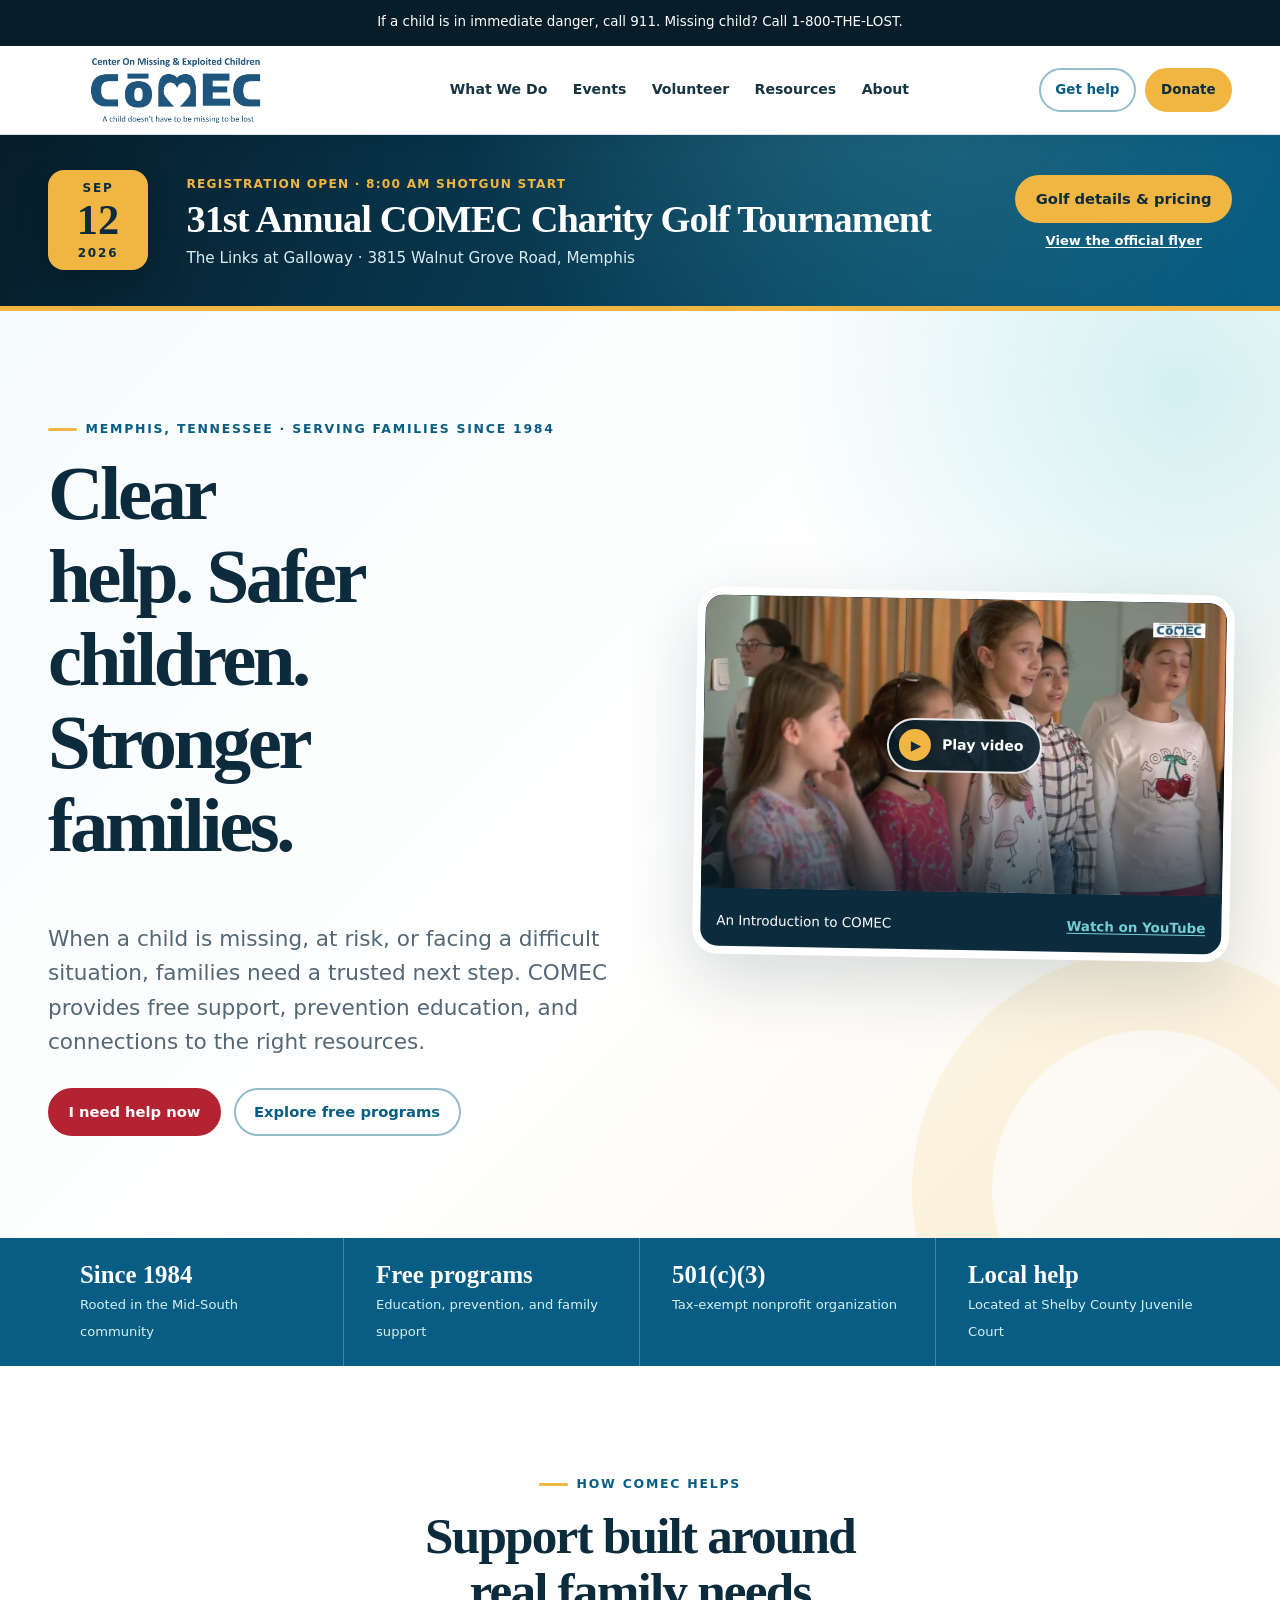
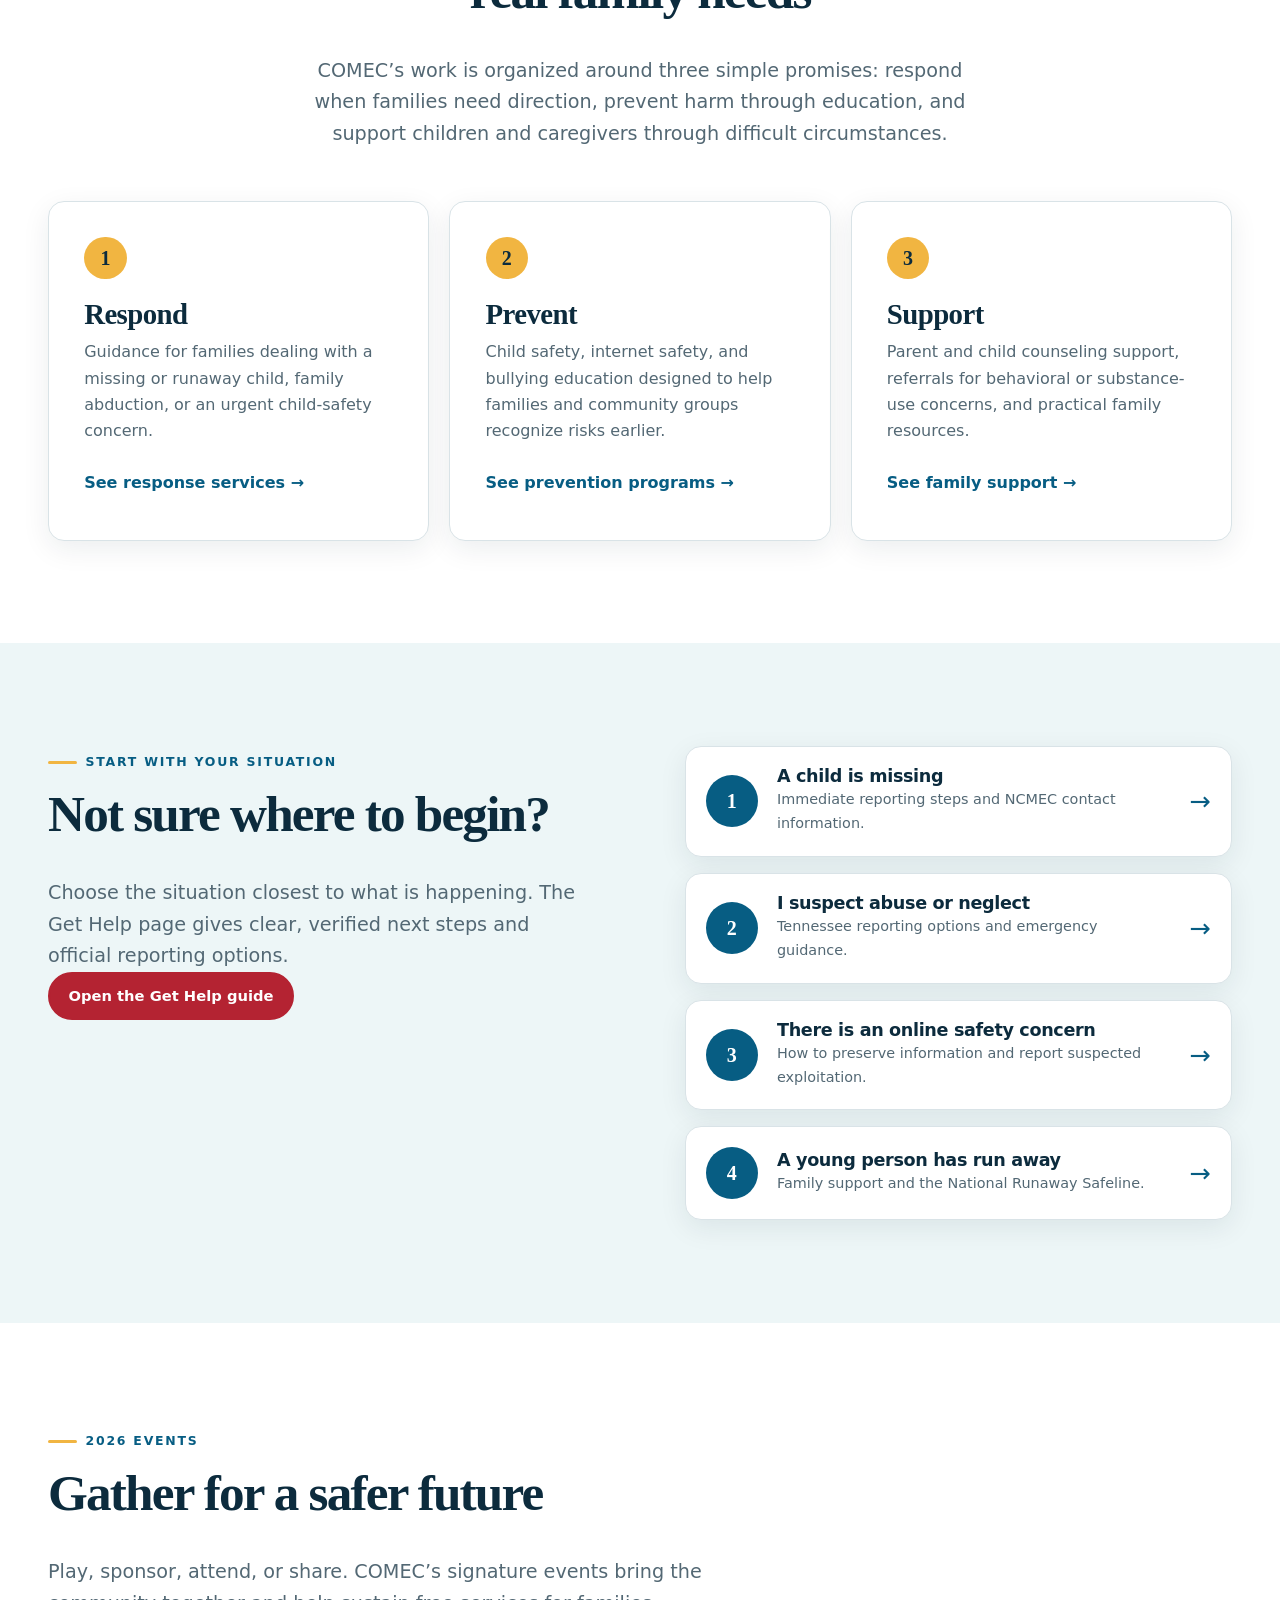
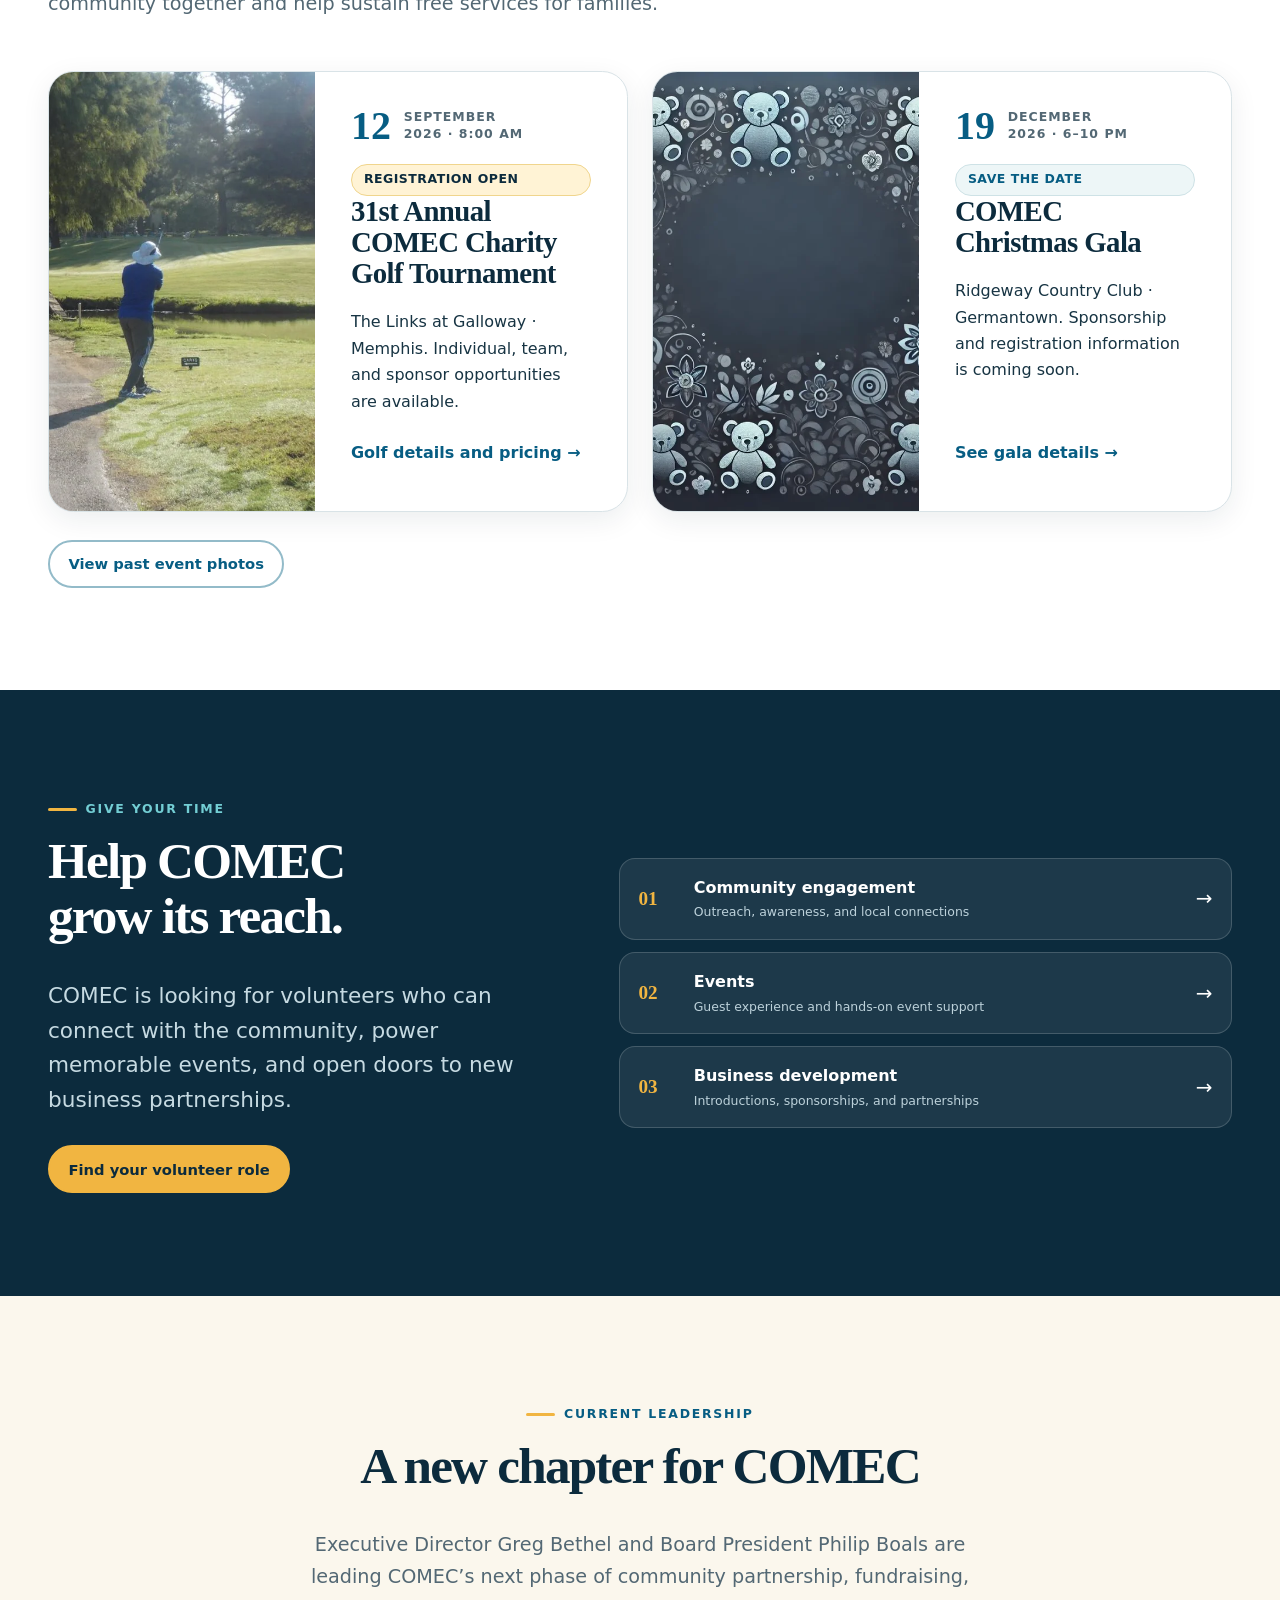
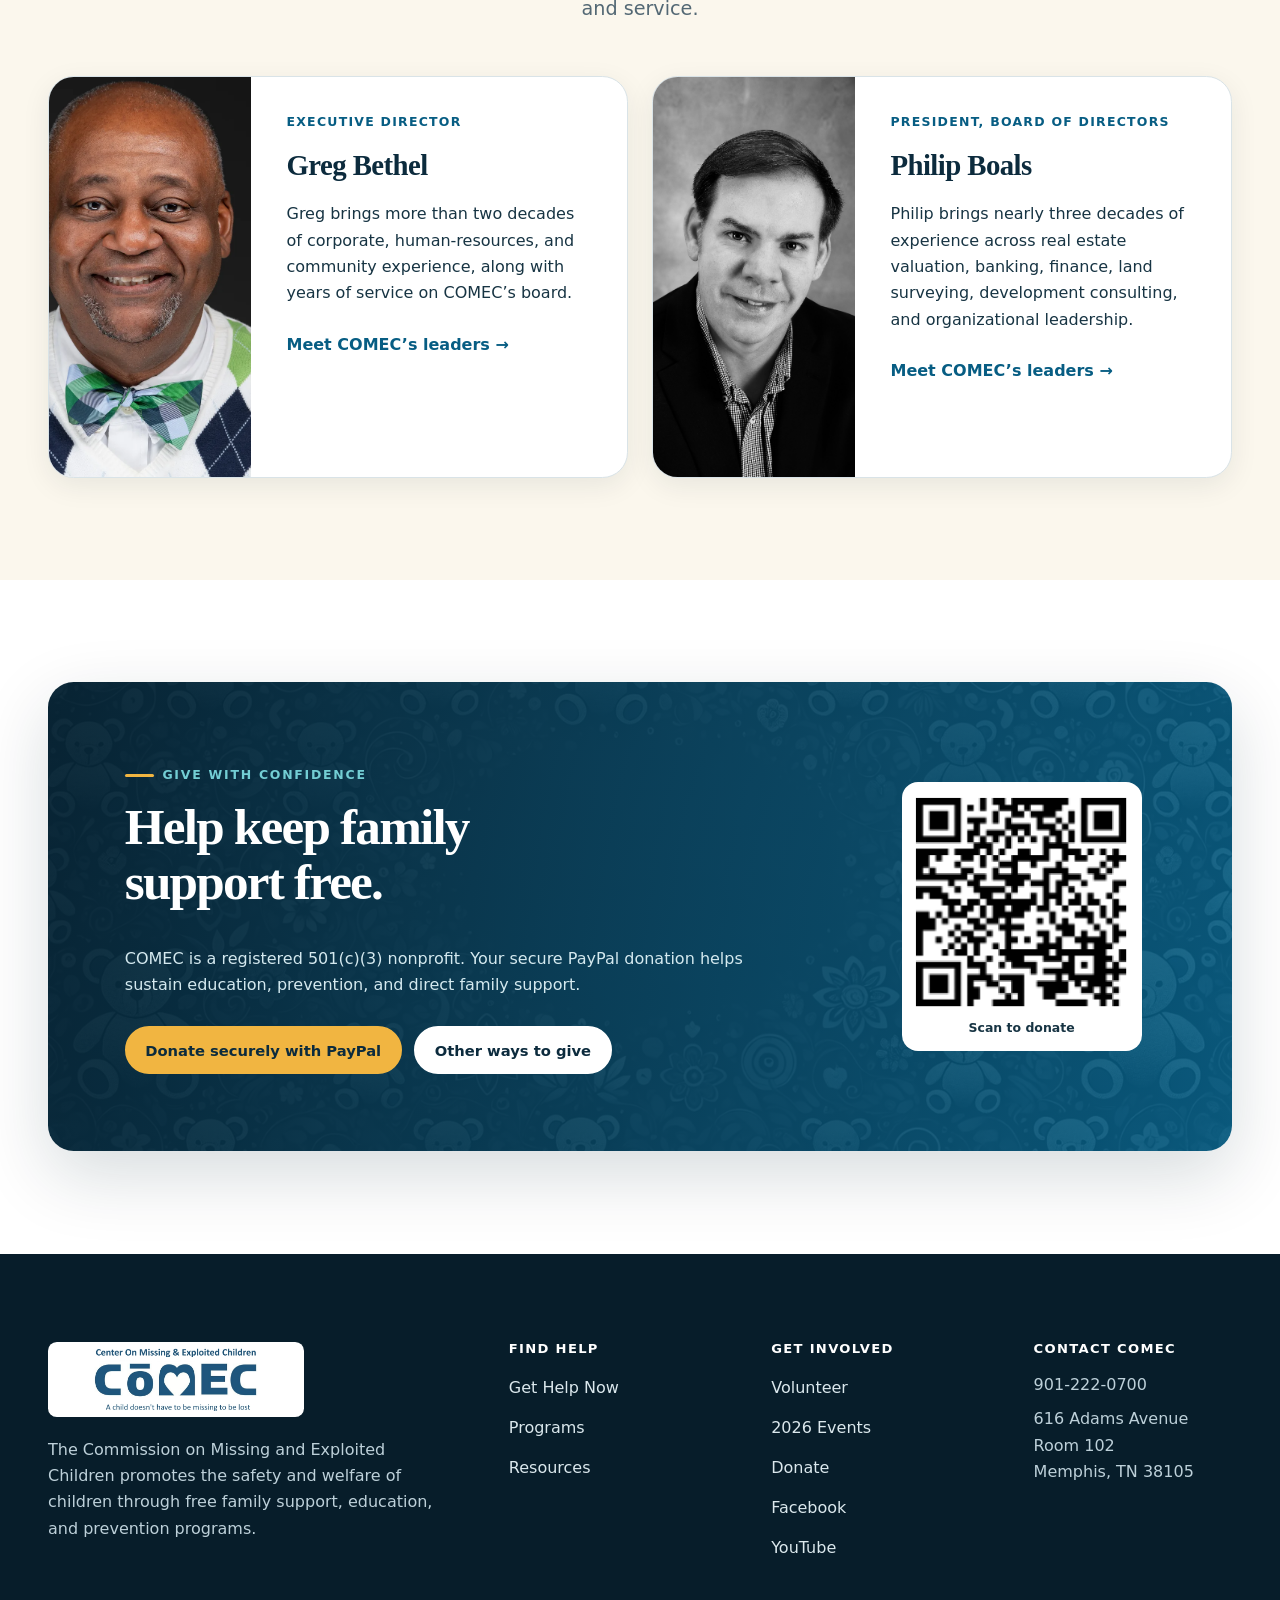
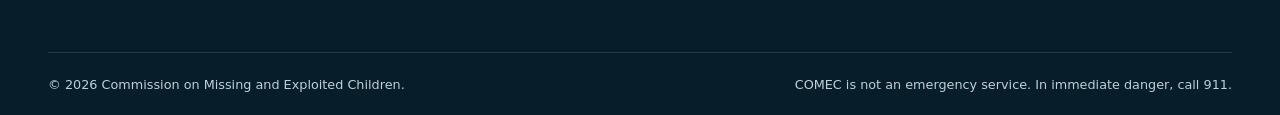
==== commit f1364556: "Remove Buttons, Add Image Enlargements" ====
--- a/index.html
+++ b/index.html
@@ -56,7 +56,7 @@
 
   <div class="crisis-bar" role="region" aria-label="Immediate help">
     <div class="container crisis-bar__inner">
-      <span>If a child is in immediate danger, call <a href="tel:911">911</a>. Missing child? Call <a href="tel:+18008435678">1-800-THE-LOST</a>.</span>
+      <span>If a child is in immediate danger, call 911. Missing child? Call 1-800-THE-LOST.</span>
     </div>
   </div>
 
@@ -355,14 +355,14 @@
       <div>
         <h2>Contact COMEC</h2>
         <ul class="footer-links">
-          <li><a href="tel:+19012220700">901-222-0700</a></li>
+          <li>901-222-0700</li>
           <li>616 Adams Avenue<br>Room 102<br>Memphis, TN 38105</li>
         </ul>
       </div>
     </div>
     <div class="container footer-bottom">
       <p>© <span data-current-year>2026</span> Commission on Missing and Exploited Children.</p>
-      <p>COMEC is not an emergency service. In immediate danger, call <a href="tel:911">911</a>.</p>
+      <p>COMEC is not an emergency service. In immediate danger, call 911.</p>
     </div>
   </footer>
 
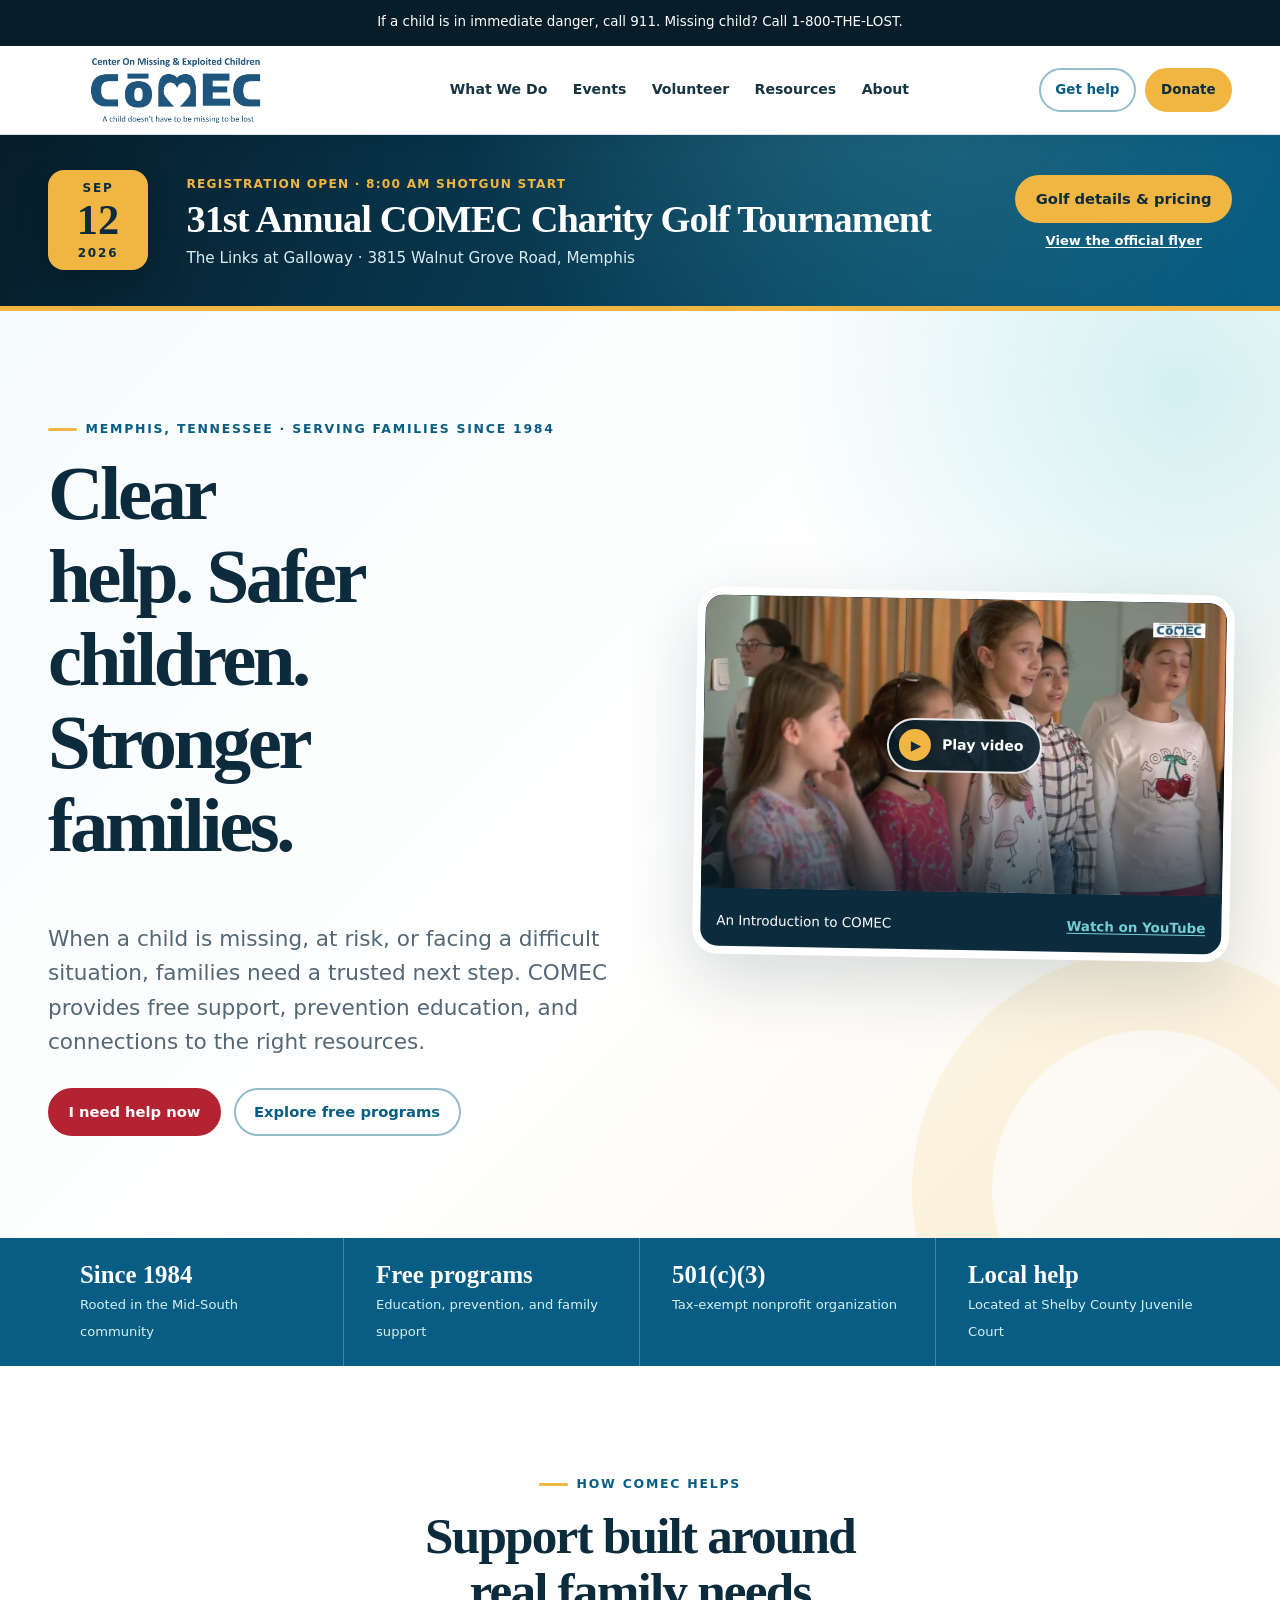
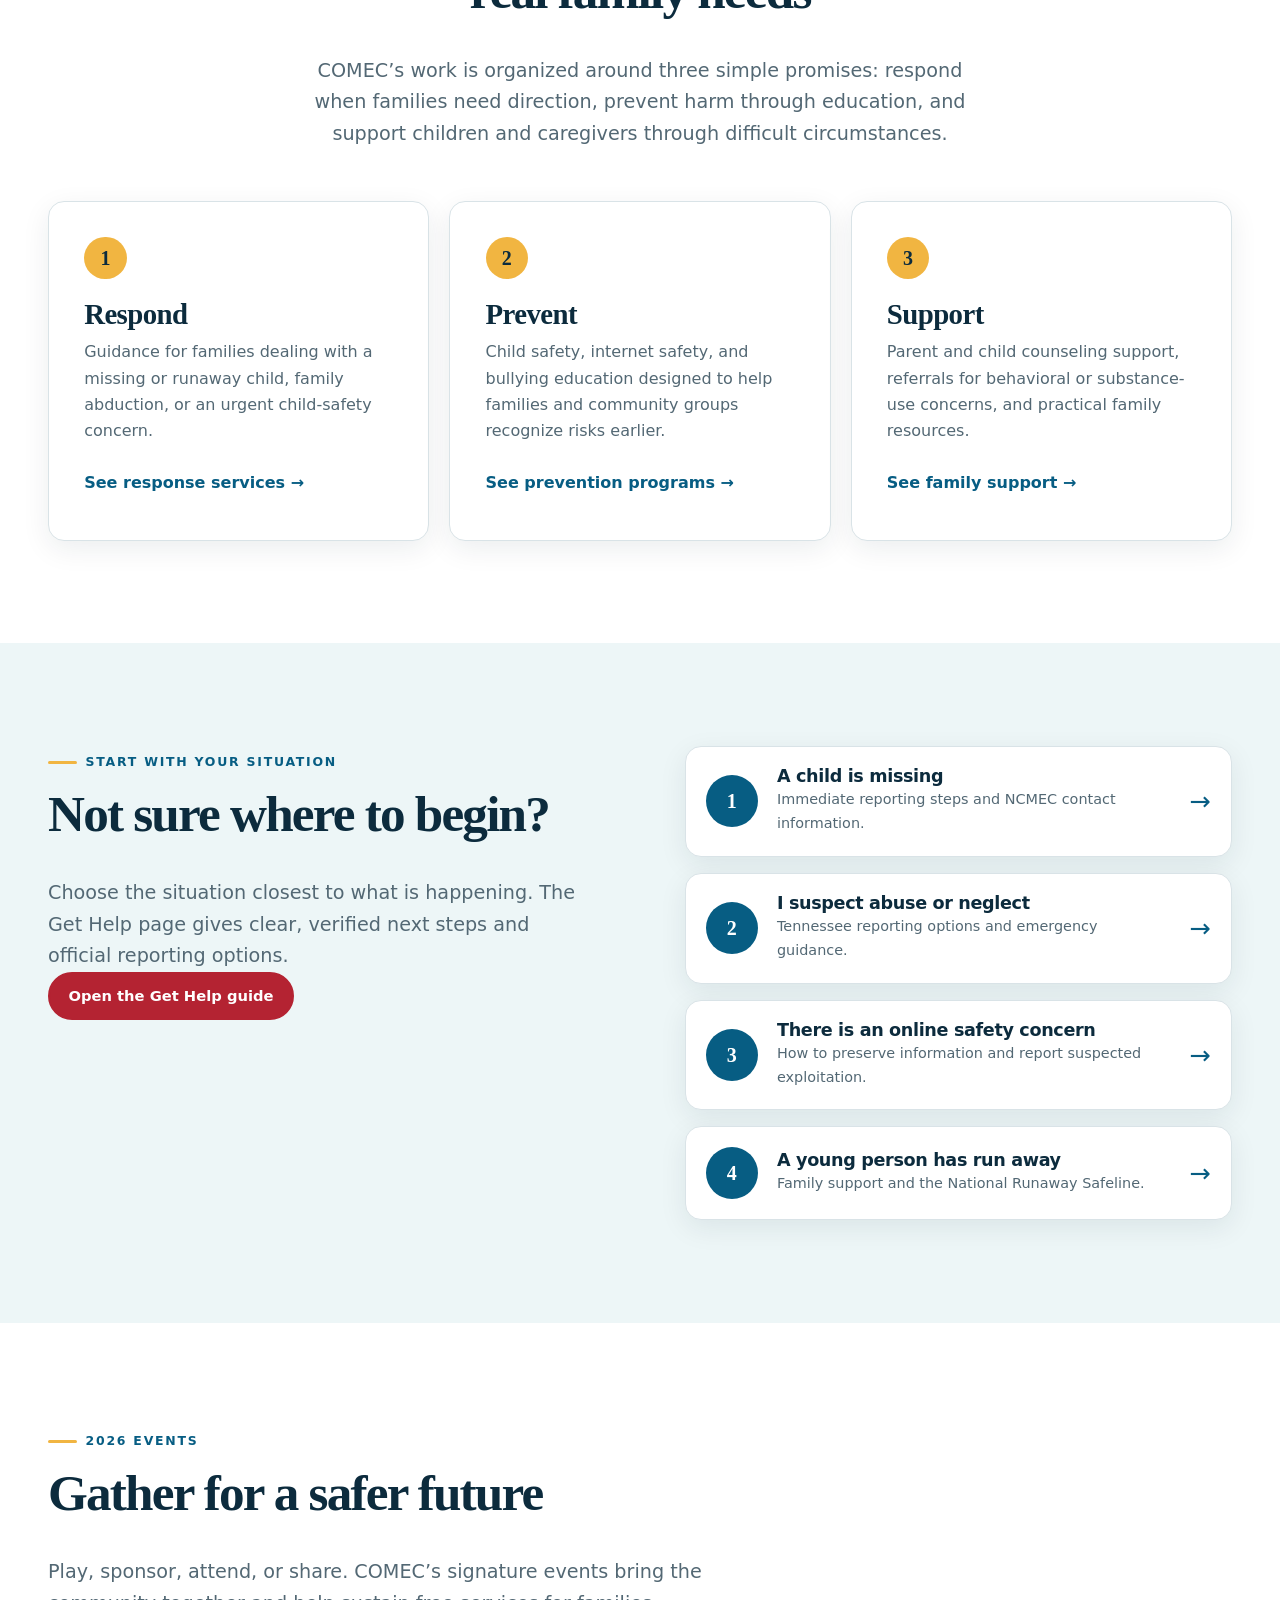
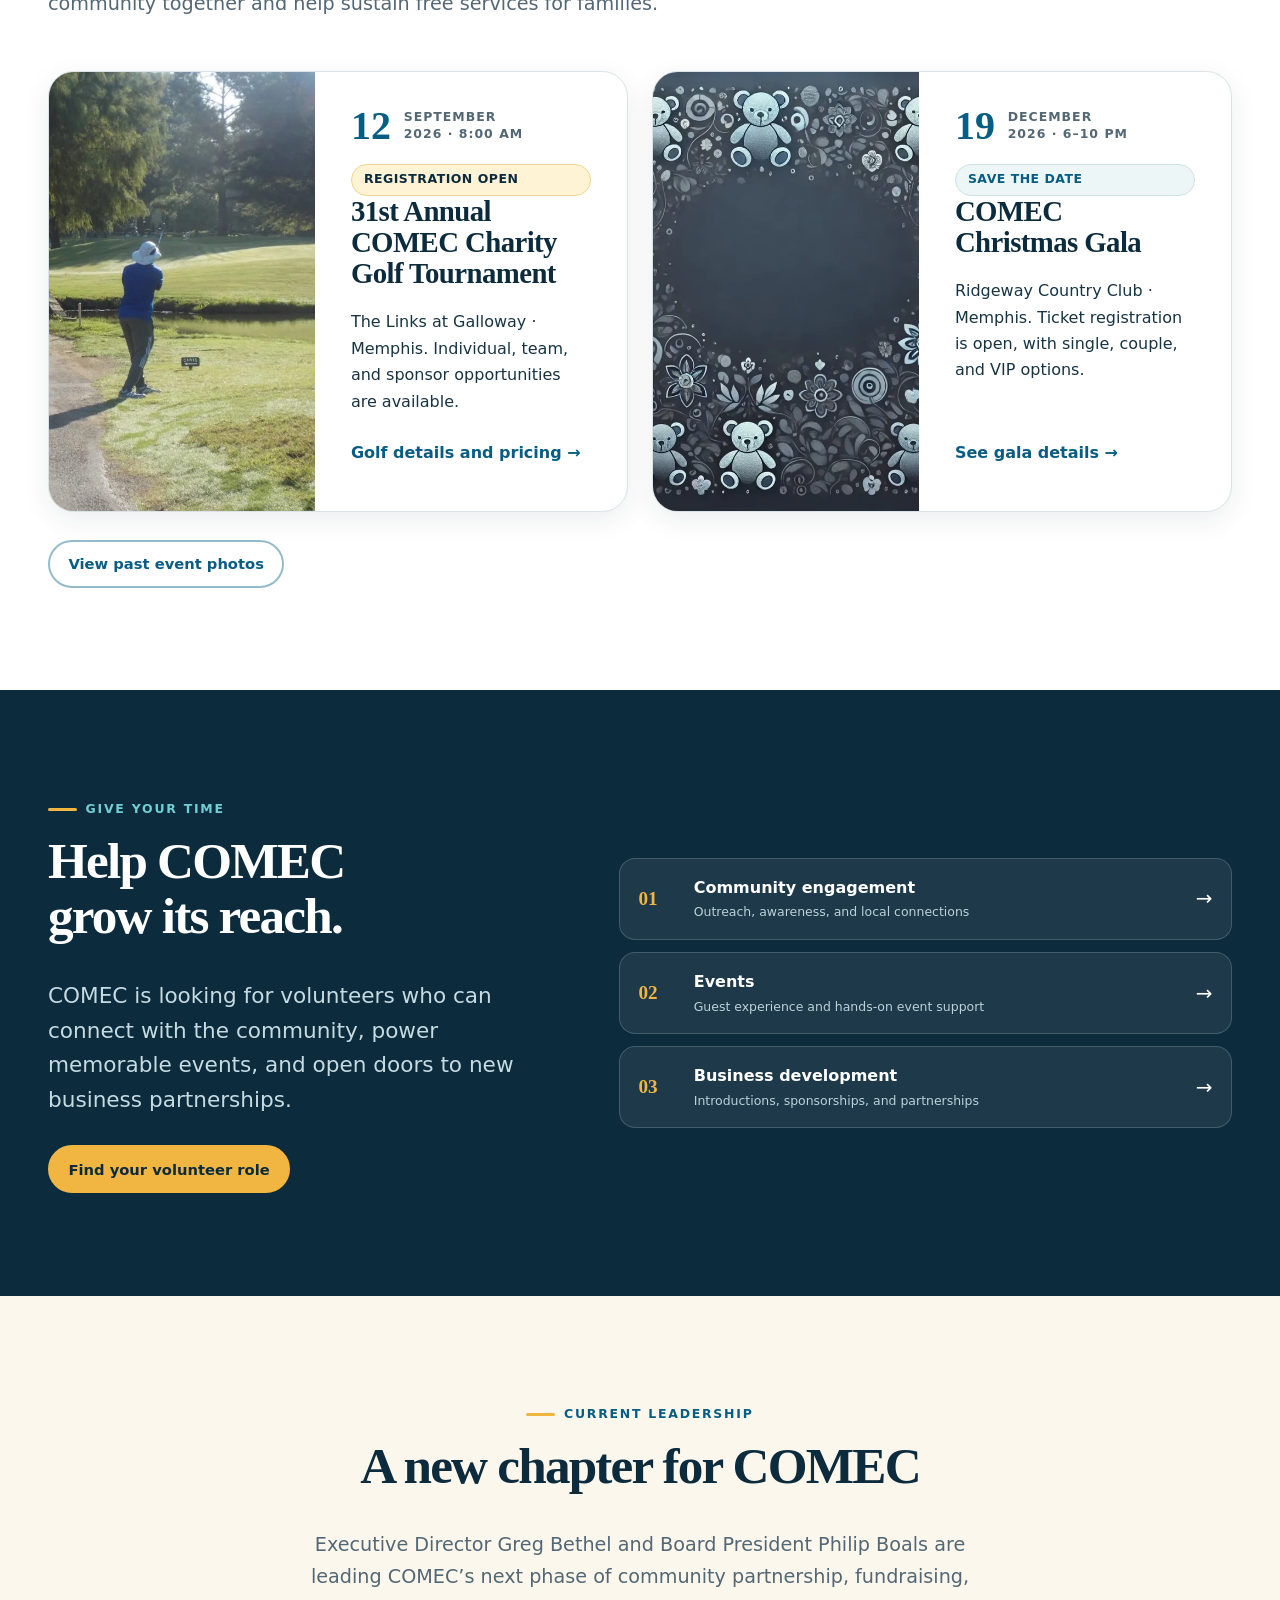
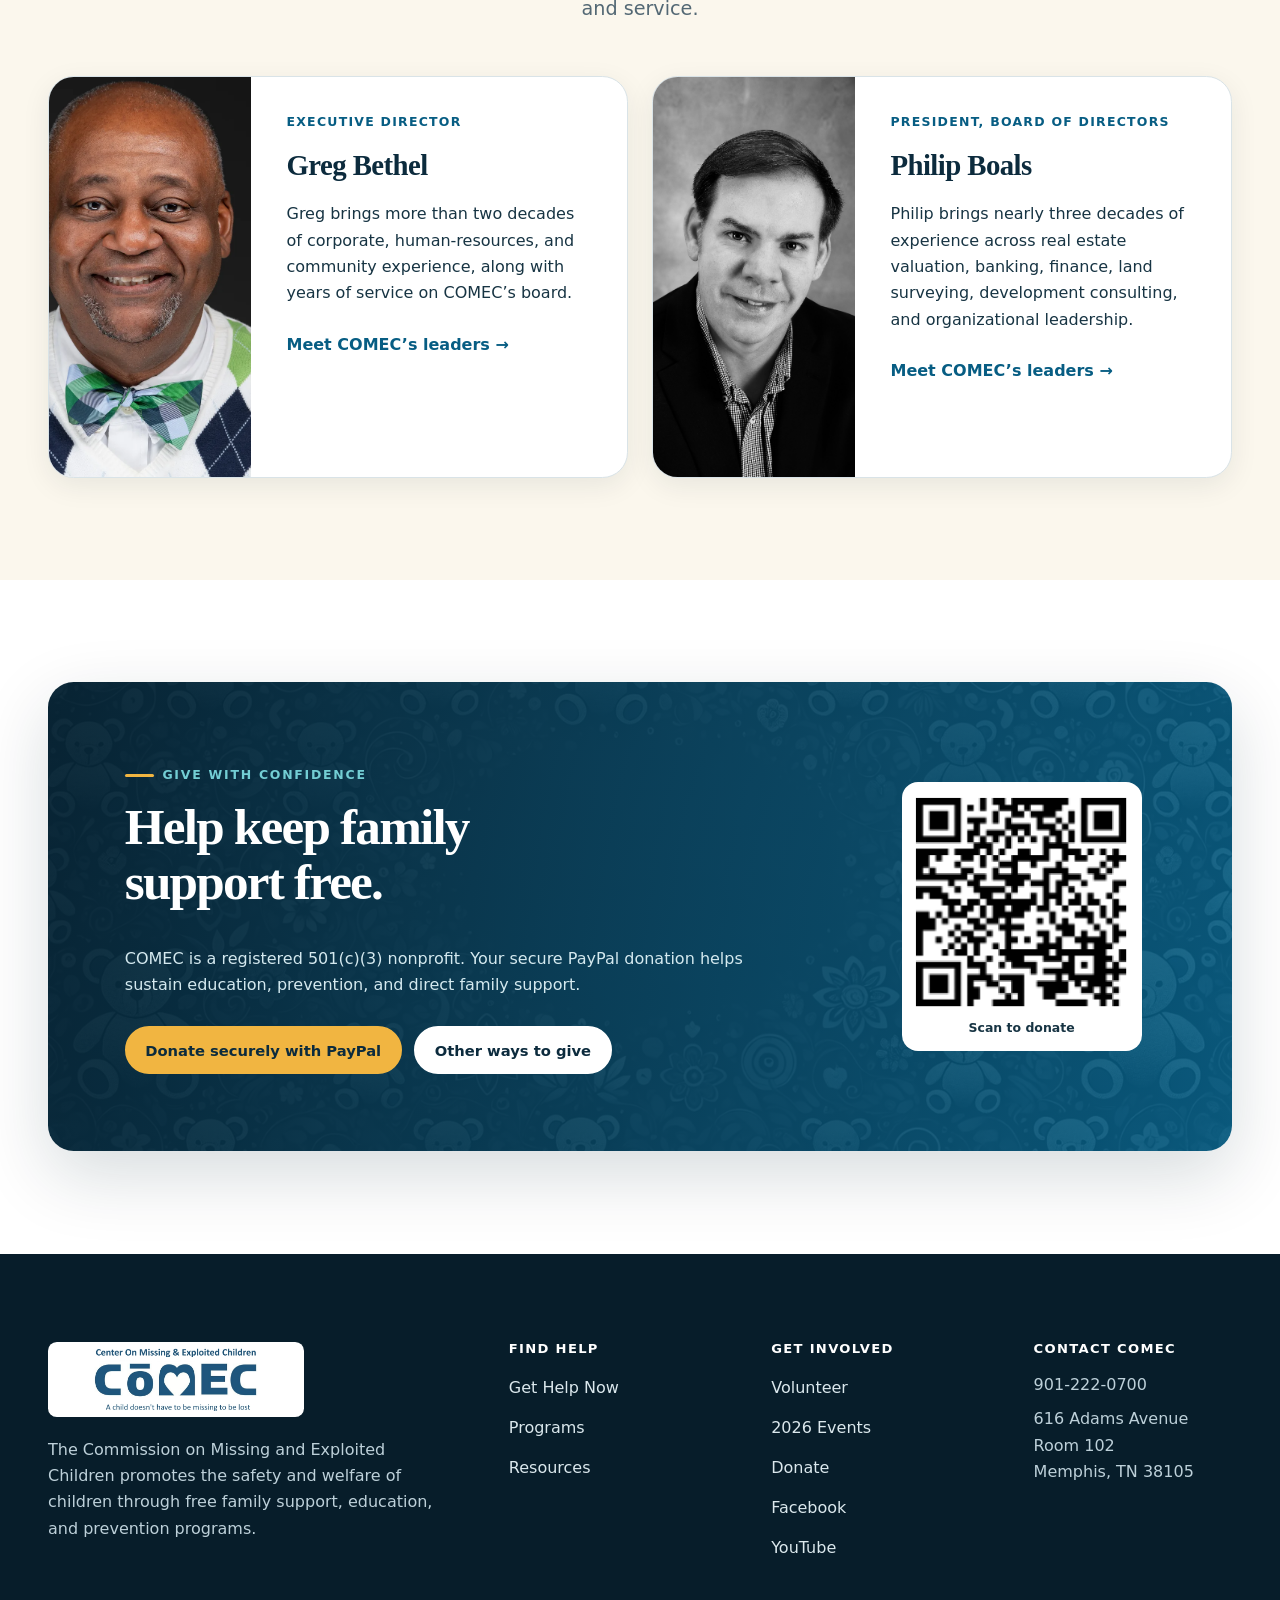
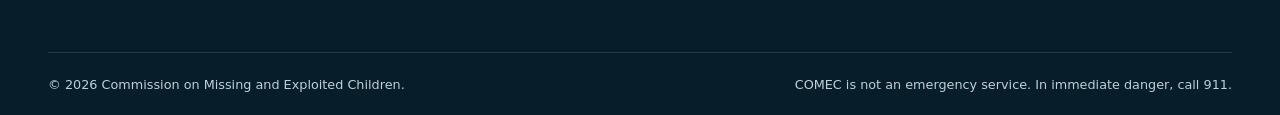
==== commit bc515063: "Add Square event registration for golf and gala" ====
--- a/index.html
+++ b/index.html
@@ -250,7 +250,7 @@
               </div>
               <span class="tag">Save the date</span>
               <h3>COMEC Christmas Gala</h3>
-              <p>Ridgeway Country Club · Germantown. Sponsorship and registration information is coming soon.</p>
+              <p>Ridgeway Country Club · Memphis. Ticket registration is open, with single, couple, and VIP options.</p>
               <a class="text-link" href="events.html#gala">See gala details</a>
             </div>
           </article>
--- a/assets/css/styles.css
+++ b/assets/css/styles.css
@@ -2645,3 +2645,769 @@
     color: #000;
   }
 }
+
+/* Golf registration and payment status */
+[hidden] {
+  display: none !important;
+}
+
+.visually-hidden {
+  position: absolute !important;
+  width: 1px !important;
+  height: 1px !important;
+  padding: 0 !important;
+  overflow: hidden !important;
+  clip: rect(0, 0, 0, 0) !important;
+  white-space: nowrap !important;
+  border: 0 !important;
+}
+
+.page-hero--registration {
+  padding-block: clamp(3.75rem, 7vw, 6.5rem);
+}
+
+.back-link {
+  display: block;
+  width: fit-content;
+  margin-bottom: 1.4rem;
+  color: var(--blue);
+  font-size: 0.9rem;
+  font-weight: 800;
+  text-decoration: none;
+}
+
+.back-link:hover {
+  text-decoration: underline;
+}
+
+.registration-event-facts {
+  display: flex;
+  flex-wrap: wrap;
+  gap: 0.65rem 1.5rem;
+  margin-top: 1.75rem;
+  color: var(--muted);
+  font-size: 0.92rem;
+}
+
+.registration-event-facts span {
+  display: inline-flex;
+  flex-wrap: wrap;
+  gap: 0.3rem;
+}
+
+.registration-event-facts strong {
+  color: var(--navy);
+}
+
+.registration-section {
+  padding-block: clamp(3.5rem, 7vw, 6.5rem);
+}
+
+.registration-layout {
+  display: grid;
+  grid-template-columns: minmax(0, 1fr) minmax(17rem, 21rem);
+  align-items: start;
+  gap: clamp(1.5rem, 4vw, 3.25rem);
+}
+
+.registration-panel {
+  min-width: 0;
+  overflow: hidden;
+  background: var(--white);
+  border: 1px solid var(--line);
+  border-radius: var(--radius-lg);
+  box-shadow: var(--shadow-sm);
+}
+
+.registration-panel__intro {
+  padding: clamp(1.5rem, 4vw, 3rem);
+  padding-bottom: 0;
+}
+
+.registration-panel__intro h2 {
+  font-size: clamp(2rem, 4vw, 3rem);
+}
+
+.registration-panel__intro p {
+  color: var(--muted);
+}
+
+.registration-form {
+  padding: 0 clamp(1.5rem, 4vw, 3rem) clamp(1.5rem, 4vw, 3rem);
+}
+
+.form-section {
+  min-width: 0;
+  margin: 0;
+  padding: clamp(2rem, 5vw, 3.25rem) 0;
+  border: 0;
+  border-bottom: 1px solid var(--line);
+}
+
+.form-section--last {
+  padding-bottom: 0;
+  border-bottom: 0;
+}
+
+.form-section legend {
+  display: flex;
+  align-items: center;
+  gap: 0.75rem;
+  width: 100%;
+  margin: 0 0 0.65rem;
+  padding: 0;
+  color: var(--navy);
+  font-family: var(--font-display);
+  font-size: clamp(1.35rem, 2.6vw, 1.8rem);
+  font-weight: 800;
+  line-height: 1.25;
+}
+
+.form-step {
+  display: inline-flex;
+  flex: 0 0 auto;
+  align-items: center;
+  justify-content: center;
+  width: 2.25rem;
+  height: 2.25rem;
+  color: var(--navy);
+  background: var(--gold);
+  border-radius: 50%;
+  font-family: var(--font-sans);
+  font-size: 0.88rem;
+  font-weight: 900;
+}
+
+.form-help {
+  margin: 0 0 1.4rem;
+  color: var(--muted);
+  font-size: 0.92rem;
+}
+
+.package-grid {
+  display: grid;
+  grid-template-columns: repeat(2, minmax(0, 1fr));
+  gap: 0.8rem;
+}
+
+.package-option {
+  position: relative;
+  display: grid;
+  grid-template-columns: auto minmax(0, 1fr);
+  gap: 0.75rem;
+  min-height: 7.1rem;
+  padding: 1rem;
+  background: var(--white);
+  border: 2px solid var(--line);
+  border-radius: var(--radius);
+  cursor: pointer;
+  transition: border-color 160ms ease, background 160ms ease, box-shadow 160ms ease;
+}
+
+.package-option:hover {
+  border-color: #8bb9c8;
+}
+
+.package-option.is-selected {
+  background: #f3fafb;
+  border-color: var(--blue);
+  box-shadow: 0 0 0 2px rgba(7, 93, 131, 0.08);
+}
+
+.package-option input {
+  width: 1.2rem;
+  height: 1.2rem;
+  margin: 0.18rem 0 0;
+  accent-color: var(--blue);
+}
+
+.package-option__body,
+.package-option__top {
+  display: block;
+  min-width: 0;
+}
+
+.package-option__top {
+  display: flex;
+  align-items: flex-start;
+  justify-content: space-between;
+  gap: 0.65rem;
+  margin-bottom: 0.4rem;
+  color: var(--navy);
+  line-height: 1.3;
+}
+
+.package-option__top > span {
+  flex: 0 0 auto;
+  color: var(--blue);
+  font-weight: 900;
+}
+
+.package-option__body > span:last-child {
+  color: var(--muted);
+  font-size: 0.82rem;
+  line-height: 1.4;
+}
+
+.form-grid {
+  display: grid;
+  gap: 1.1rem;
+}
+
+.form-grid--2,
+.participant-grid {
+  grid-template-columns: repeat(2, minmax(0, 1fr));
+}
+
+.participant-grid {
+  display: grid;
+  gap: 1.1rem;
+  margin-top: 1.1rem;
+}
+
+.form-grid__wide {
+  grid-column: 1 / -1;
+}
+
+.form-address {
+  margin-top: 0.65rem;
+  padding-top: 1.25rem;
+  border-top: 1px solid var(--line);
+}
+
+.form-address h3 {
+  margin-bottom: 0.2rem;
+  font-family: var(--font-sans);
+  font-size: 1rem;
+  letter-spacing: 0;
+}
+
+.form-address .form-help {
+  margin-bottom: 1rem;
+}
+
+.form-address__grid {
+  display: grid;
+  grid-template-columns: minmax(0, 2fr) minmax(5rem, 0.65fr) minmax(7rem, 1fr);
+  gap: 1.1rem;
+}
+
+.form-address__street {
+  grid-column: 1 / -1;
+}
+
+.form-field + .form-field {
+  margin-top: 1.1rem;
+}
+
+.form-grid .form-field + .form-field,
+.participant-grid .form-field + .form-field,
+.form-address__grid .form-field + .form-field {
+  margin-top: 0;
+}
+
+.form-field label {
+  display: block;
+  margin-bottom: 0.38rem;
+  color: var(--navy);
+  font-size: 0.9rem;
+  font-weight: 800;
+}
+
+.optional {
+  margin-left: 0.3rem;
+  color: var(--muted);
+  font-size: 0.72rem;
+  font-weight: 650;
+}
+
+.form-field input,
+.form-field select,
+.form-field textarea {
+  display: block;
+  width: 100%;
+  min-height: 3.15rem;
+  padding: 0.68rem 0.8rem;
+  color: var(--ink);
+  background: var(--white);
+  border: 1px solid #a8bbc3;
+  border-radius: var(--radius-sm);
+  box-shadow: inset 0 1px 2px rgba(7, 35, 51, 0.04);
+}
+
+.form-field textarea {
+  min-height: 7rem;
+  resize: vertical;
+}
+
+.form-field input:hover,
+.form-field select:hover,
+.form-field textarea:hover {
+  border-color: #708f9c;
+}
+
+.form-field input:focus,
+.form-field select:focus,
+.form-field textarea:focus {
+  border-color: var(--blue);
+  outline: 3px solid rgba(241, 181, 65, 0.55);
+  outline-offset: 1px;
+}
+
+.form-field small {
+  display: block;
+  margin-top: 0.38rem;
+  color: var(--muted);
+  font-size: 0.78rem;
+  line-height: 1.45;
+}
+
+.form-field-error {
+  display: block;
+  margin-top: 0.45rem;
+  color: var(--red-deep);
+  font-size: 0.82rem;
+  font-weight: 800;
+}
+
+.registration-form [aria-invalid="true"] {
+  border-color: var(--red);
+  box-shadow: 0 0 0 1px var(--red);
+}
+
+.registration-form.was-validated input:invalid,
+.registration-form.was-validated select:invalid,
+.registration-form.was-validated textarea:invalid {
+  border-color: var(--red);
+  box-shadow: 0 0 0 1px var(--red);
+}
+
+.consent-field {
+  display: grid;
+  grid-template-columns: auto minmax(0, 1fr);
+  align-items: start;
+  gap: 0.75rem;
+  margin-top: 1.4rem;
+  padding: 1rem;
+  color: var(--ink);
+  background: var(--mist);
+  border: 1px solid #c9e2e7;
+  border-radius: var(--radius-sm);
+  cursor: pointer;
+  font-size: 0.9rem;
+  font-weight: 700;
+  line-height: 1.5;
+}
+
+.addon-option {
+  display: grid;
+  grid-template-columns: auto minmax(0, 1fr);
+  align-items: start;
+  gap: 0.75rem;
+  margin-top: 1.25rem;
+  padding: 1rem;
+  color: var(--ink);
+  background: #fff8e5;
+  border: 1px solid #ecd89f;
+  border-radius: var(--radius-sm);
+  cursor: pointer;
+}
+
+.addon-option > input {
+  width: 1.2rem;
+  height: 1.2rem;
+  margin: 0.16rem 0 0;
+  accent-color: var(--blue);
+}
+
+.addon-option > span {
+  display: flex;
+  align-items: flex-start;
+  justify-content: space-between;
+  gap: 1rem;
+}
+
+.addon-option strong,
+.addon-option small {
+  display: block;
+}
+
+.addon-option strong {
+  color: var(--navy);
+}
+
+.addon-option small {
+  margin-top: 0.15rem;
+  color: var(--muted);
+  font-size: 0.78rem;
+}
+
+.addon-option b {
+  flex: 0 0 auto;
+  color: var(--blue);
+}
+
+.consent-field input {
+  width: 1.2rem;
+  height: 1.2rem;
+  margin: 0.14rem 0 0;
+  accent-color: var(--blue);
+}
+
+.registration-form.was-validated .consent-field:has(input:invalid) {
+  border-color: var(--red);
+}
+
+.form-payment-note {
+  margin: 1.25rem 0 1rem;
+  color: var(--muted);
+  font-size: 0.86rem;
+}
+
+.form-submit {
+  min-width: min(100%, 17rem);
+  cursor: pointer;
+}
+
+.form-submit:disabled {
+  cursor: wait;
+  opacity: 0.75;
+  transform: none;
+}
+
+.button-spinner {
+  width: 1rem;
+  height: 1rem;
+  border: 2px solid currentColor;
+  border-right-color: transparent;
+  border-radius: 50%;
+  animation: button-spin 700ms linear infinite;
+}
+
+@keyframes button-spin {
+  to { transform: rotate(360deg); }
+}
+
+.form-alert {
+  margin: 1.5rem clamp(1.5rem, 4vw, 3rem) 0;
+  padding: 1rem 1.15rem;
+  color: var(--navy);
+  background: #fff8e5;
+  border: 1px solid #ecd89f;
+  border-left: 0.35rem solid var(--gold);
+  border-radius: var(--radius-sm);
+  font-weight: 700;
+}
+
+.form-alert--error,
+[data-form-error] {
+  color: var(--red-deep);
+  background: #fff1f2;
+  border-color: #efb8be;
+  border-left-color: var(--red);
+}
+
+.honeypot {
+  position: absolute !important;
+  left: -10000px !important;
+  width: 1px !important;
+  height: 1px !important;
+  overflow: hidden !important;
+}
+
+.registration-summary {
+  position: sticky;
+  top: 7.5rem;
+  padding: 1.5rem;
+  background: var(--white);
+  border: 1px solid var(--line);
+  border-top: 0.35rem solid var(--gold);
+  border-radius: var(--radius);
+  box-shadow: var(--shadow-sm);
+}
+
+.registration-summary h2 {
+  margin-top: 1rem;
+  font-size: 1.65rem;
+}
+
+.registration-summary dl,
+.registration-details dl {
+  margin: 0;
+}
+
+.registration-summary dl > div {
+  padding-block: 0.75rem;
+  border-bottom: 1px solid var(--line);
+}
+
+.registration-summary dt,
+.registration-details dt {
+  color: var(--muted);
+  font-size: 0.72rem;
+  font-weight: 850;
+  letter-spacing: 0.08em;
+  text-transform: uppercase;
+}
+
+.registration-summary dd,
+.registration-details dd {
+  margin: 0.18rem 0 0;
+  color: var(--navy);
+  font-weight: 750;
+  overflow-wrap: anywhere;
+}
+
+.registration-summary__total {
+  display: flex;
+  align-items: baseline;
+  justify-content: space-between;
+  gap: 1rem;
+  border-bottom: 0 !important;
+}
+
+.registration-summary__total dd {
+  color: var(--blue);
+  font-family: var(--font-display);
+  font-size: 1.65rem;
+}
+
+.registration-summary__venue {
+  display: grid;
+  gap: 0.3rem;
+  margin: 0.75rem 0 1.2rem;
+  padding-top: 1rem;
+  border-top: 1px solid var(--line);
+  font-size: 0.85rem;
+  line-height: 1.5;
+}
+
+.registration-summary__venue strong {
+  color: var(--navy);
+}
+
+.registration-summary__venue span {
+  color: var(--muted);
+}
+
+.status-page {
+  min-height: 38rem;
+  background:
+    radial-gradient(circle at 85% 15%, rgba(115, 206, 212, 0.26), transparent 24rem),
+    linear-gradient(135deg, var(--mist), var(--white) 65%);
+}
+
+.status-container {
+  width: min(calc(100% - 2.5rem), 49rem);
+}
+
+.status-card {
+  overflow: hidden;
+  padding: clamp(1.6rem, 5vw, 3.5rem);
+  background: var(--white);
+  border: 1px solid var(--line);
+  border-top: 0.4rem solid var(--blue);
+  border-radius: var(--radius-lg);
+  box-shadow: var(--shadow-lg);
+  text-align: center;
+}
+
+.status-card--success {
+  border-top-color: #17805b;
+}
+
+.status-card--warning {
+  border-top-color: var(--gold);
+}
+
+.status-card--error {
+  border-top-color: var(--red);
+}
+
+.status-card__indicator {
+  display: grid;
+  place-items: center;
+  width: 4.75rem;
+  height: 4.75rem;
+  margin: 0 auto 1.5rem;
+  color: var(--white);
+  background: var(--blue);
+  border-radius: 50%;
+  font-size: 2rem;
+  font-weight: 900;
+}
+
+.status-card__indicator--success {
+  background: #17805b;
+}
+
+.status-card__indicator--success::before {
+  content: "\2713";
+}
+
+.status-card__indicator--warning {
+  color: var(--navy);
+  background: var(--gold);
+}
+
+.status-card__indicator--warning::before {
+  content: "!";
+}
+
+.status-card__indicator--error {
+  background: var(--red);
+}
+
+.status-card__indicator--error::before {
+  content: "\00D7";
+}
+
+.status-card__indicator--loading span {
+  width: 2.1rem;
+  height: 2.1rem;
+  border: 0.25rem solid rgba(255, 255, 255, 0.5);
+  border-right-color: var(--white);
+  border-radius: 50%;
+  animation: button-spin 850ms linear infinite;
+}
+
+.status-card__indicator:not(.status-card__indicator--loading) span {
+  display: none;
+}
+
+.status-card__heading h1 {
+  font-size: clamp(2.25rem, 6vw, 3.9rem);
+}
+
+.status-card__heading .lead {
+  max-width: 37rem;
+  margin-inline: auto;
+}
+
+.registration-details {
+  margin-top: 2rem;
+  padding: clamp(1.2rem, 3vw, 2rem);
+  background: var(--mist);
+  border: 1px solid #c9e2e7;
+  border-radius: var(--radius);
+  text-align: left;
+}
+
+.registration-details h2 {
+  margin-bottom: 1rem;
+  font-family: var(--font-sans);
+  font-size: 1.15rem;
+  letter-spacing: 0;
+}
+
+.registration-details dl {
+  display: grid;
+  grid-template-columns: repeat(2, minmax(0, 1fr));
+  gap: 0;
+}
+
+.registration-details dl > div {
+  min-width: 0;
+  padding: 0.75rem 1rem 0.75rem 0;
+  border-top: 1px solid #c9dde2;
+}
+
+.registration-details__participants {
+  padding-top: 1rem;
+  border-top: 1px solid #c9dde2;
+}
+
+.registration-details__participants h3 {
+  margin-bottom: 0.4rem;
+  font-family: var(--font-sans);
+  font-size: 0.88rem;
+  letter-spacing: 0.06em;
+  text-transform: uppercase;
+}
+
+.registration-details__participants ol {
+  margin-bottom: 0;
+}
+
+.status-actions {
+  display: flex;
+  flex-wrap: wrap;
+  justify-content: center;
+  gap: 0.75rem;
+  margin-top: 1.75rem;
+}
+
+.status-help {
+  margin-top: 1.5rem;
+}
+
+@media (max-width: 60rem) {
+  .registration-layout {
+    grid-template-columns: 1fr;
+  }
+
+  .registration-summary {
+    position: relative;
+    top: auto;
+    grid-row: 1;
+  }
+
+  .registration-summary dl {
+    display: grid;
+    grid-template-columns: repeat(3, minmax(0, 1fr));
+    gap: 1rem;
+  }
+
+  .registration-summary dl > div {
+    border-bottom: 0;
+  }
+
+  .registration-summary__total {
+    display: block;
+  }
+}
+
+@media (max-width: 46rem) {
+  .registration-event-facts {
+    display: grid;
+    gap: 0.45rem;
+  }
+
+  .package-grid,
+  .form-grid--2,
+  .form-address__grid,
+  .participant-grid,
+  .registration-summary dl,
+  .registration-details dl {
+    grid-template-columns: 1fr;
+  }
+
+  .package-option {
+    min-height: auto;
+  }
+
+  .form-section legend {
+    align-items: flex-start;
+  }
+
+  .form-submit,
+  .status-actions,
+  .status-actions .button {
+    width: 100%;
+  }
+
+  .registration-details dl > div {
+    padding-right: 0;
+  }
+
+  .status-container {
+    width: min(calc(100% - 1.5rem), 49rem);
+  }
+}
+
+@media (prefers-reduced-motion: reduce) {
+  .button-spinner,
+  .status-card__indicator--loading span {
+    animation: none;
+  }
+}
